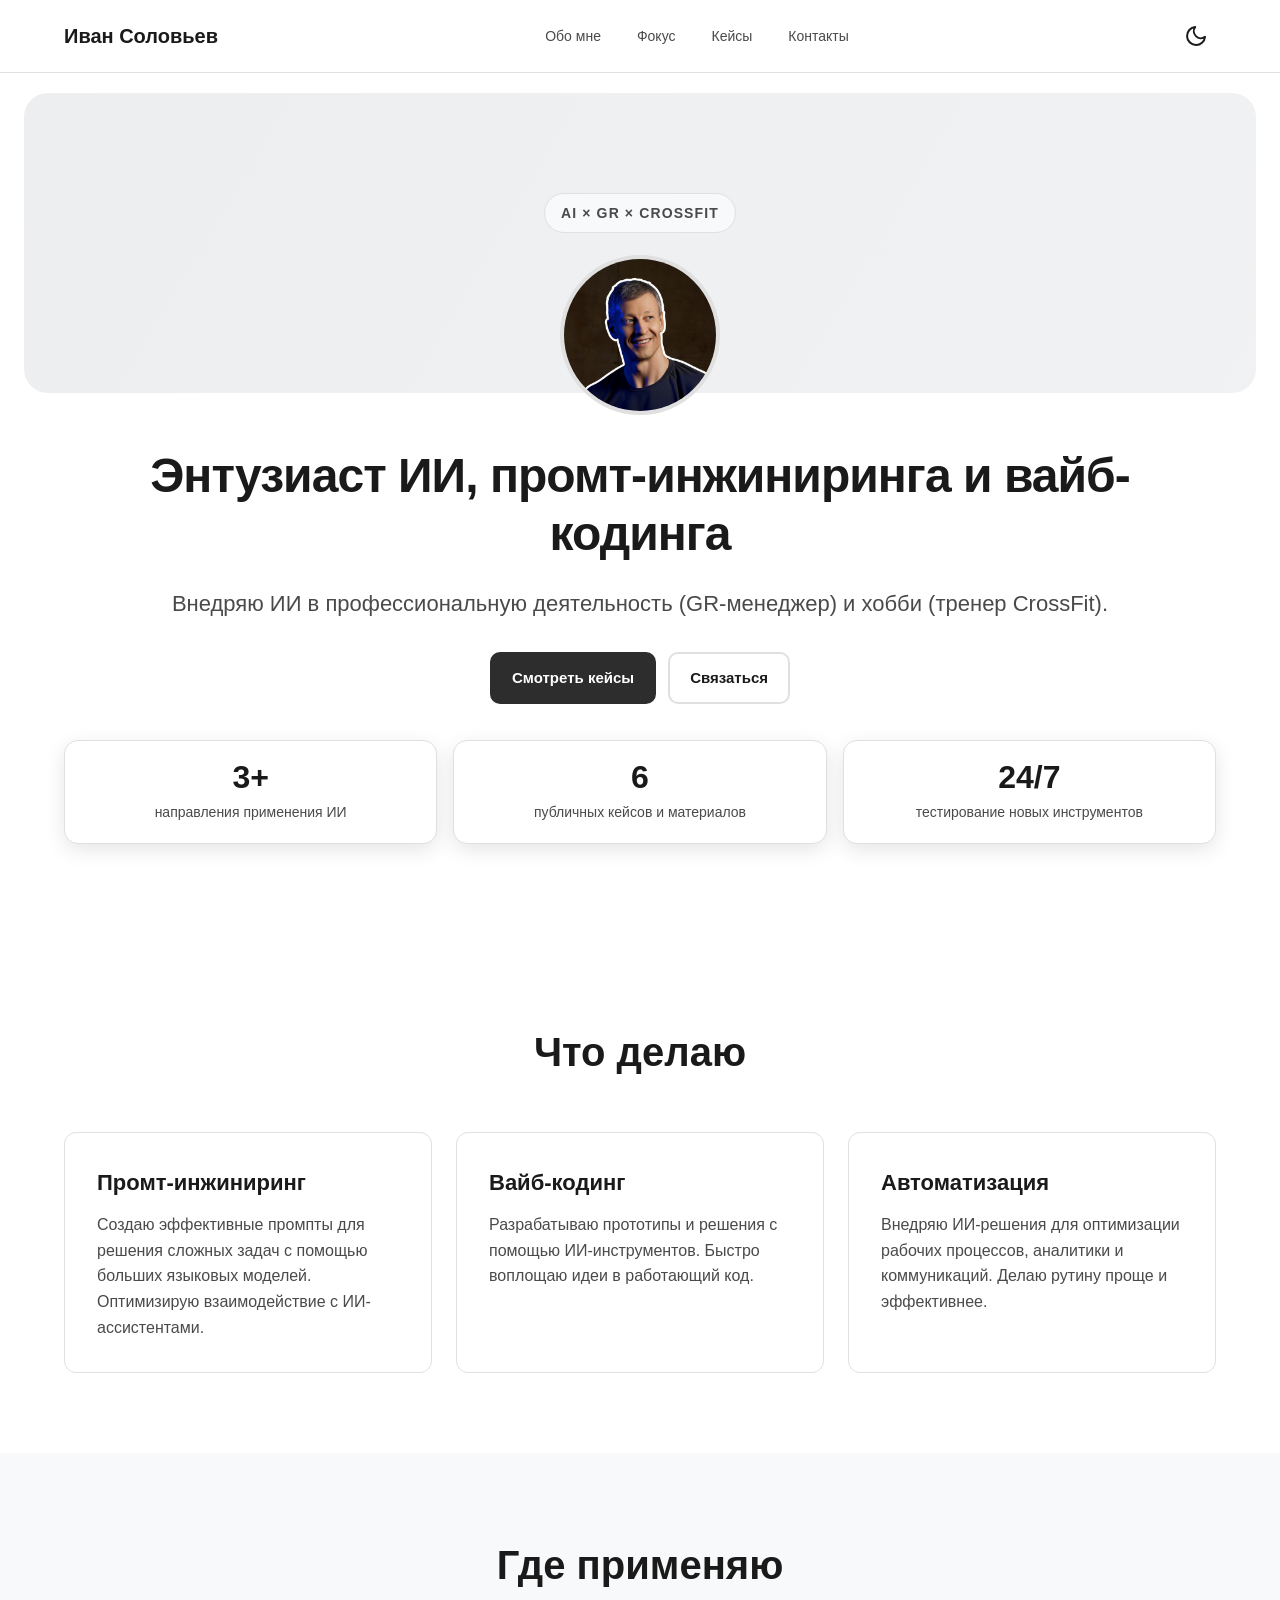
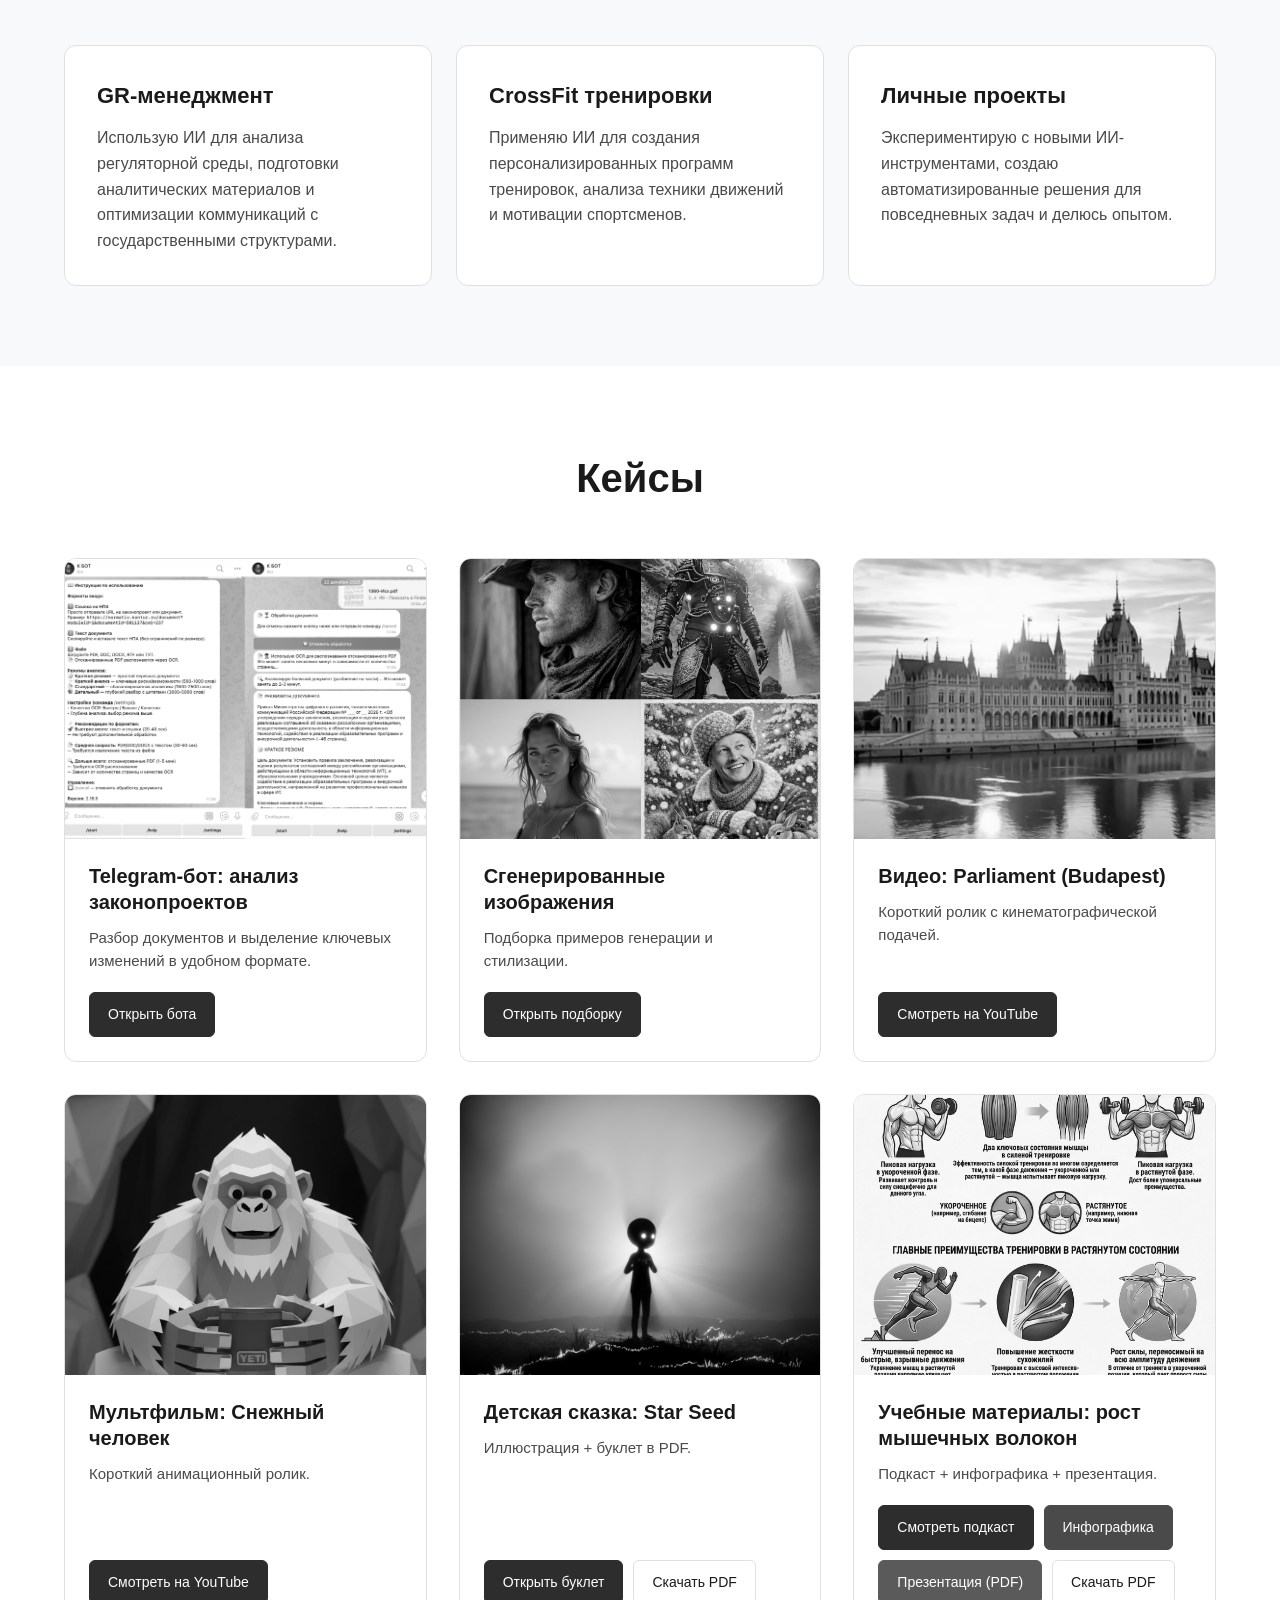
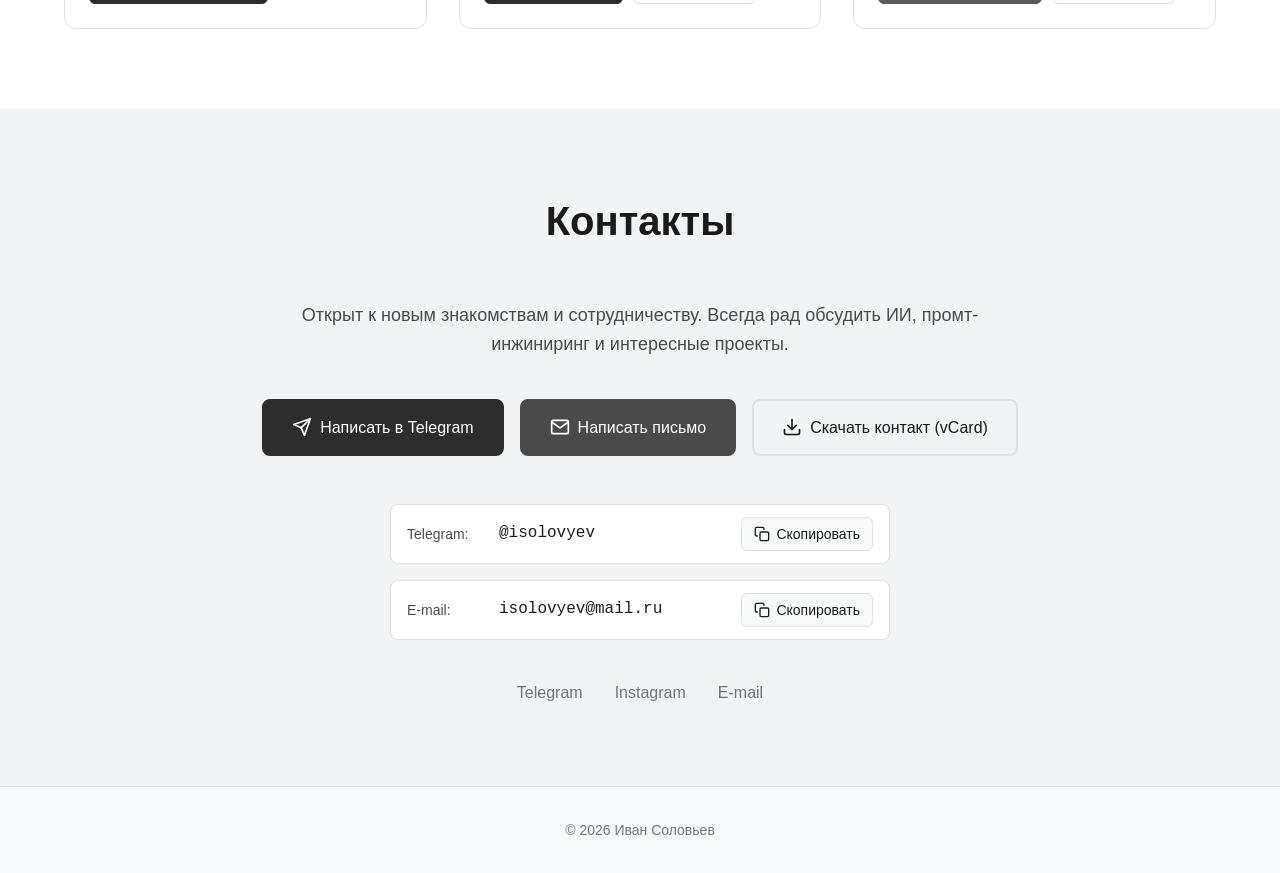
==== preview/index.html @ 1a685f0b "Deploy preview site from 6780387e4b6a31a4bd31d08c0dff892b082b60f4" ====
<!DOCTYPE html>
<html lang="ru">
<head>
    <meta charset="UTF-8">
    <meta name="viewport" content="width=device-width, initial-scale=1.0">
    <meta name="description" content="Иван Соловьев — энтузиаст ИИ, промт-инжиниринга и вайб-кодинга. Внедряю искусственный интеллект в GR-менеджмент и тренерскую практику CrossFit.">
    
    <!-- Open Graph -->
    <meta property="og:title" content="Иван Соловьев — Энтузиаст ИИ и промт-инжиниринга">
    <meta property="og:description" content="Внедряю ИИ в профессиональную деятельность (GR-менеджер) и хобби (тренер CrossFit).">
    <meta property="og:type" content="website">
    <meta property="og:url" content="https://isolovyev77.github.io/business-card/">
    <meta property="og:image" content="https://isolovyev77.github.io/business-card/assets/og-image.png">
    <meta property="og:image:width" content="1200">
    <meta property="og:image:height" content="630">
    
    <title>Иван Соловьев — Энтузиаст ИИ</title>
    
    <!-- Favicon -->
    <link rel="icon" type="image/png" sizes="512x512" href="assets/avatar.png">
    <link rel="icon" type="image/png" sizes="192x192" href="assets/avatar.png">
    <link rel="icon" type="image/png" sizes="32x32" href="assets/avatar.png">
    <link rel="icon" type="image/png" sizes="16x16" href="assets/avatar.png">
    <link rel="apple-touch-icon" sizes="180x180" href="assets/avatar.png">
    
    <link rel="stylesheet" href="styles.css?v=2">
</head>
<body>
    <header class="header">
        <div class="container">
            <div class="header-content">
                <div class="logo">Иван Соловьев</div>
                <nav class="header-nav" aria-label="Навигация по странице">
                    <a href="#about">Обо мне</a>
                    <a href="#focus">Фокус</a>
                    <a href="#cases">Кейсы</a>
                    <a href="#contacts">Контакты</a>
                </nav>
                <button class="theme-toggle" id="themeToggle" aria-label="Переключить тему">
                    <svg class="theme-icon sun-icon" width="24" height="24" viewBox="0 0 24 24" fill="none" stroke="currentColor" stroke-width="2" stroke-linecap="round" stroke-linejoin="round">
                        <circle cx="12" cy="12" r="5"></circle>
                        <line x1="12" y1="1" x2="12" y2="3"></line>
                        <line x1="12" y1="21" x2="12" y2="23"></line>
                        <line x1="4.22" y1="4.22" x2="5.64" y2="5.64"></line>
                        <line x1="18.36" y1="18.36" x2="19.78" y2="19.78"></line>
                        <line x1="1" y1="12" x2="3" y2="12"></line>
                        <line x1="21" y1="12" x2="23" y2="12"></line>
                        <line x1="4.22" y1="19.78" x2="5.64" y2="18.36"></line>
                        <line x1="18.36" y1="5.64" x2="19.78" y2="4.22"></line>
                    </svg>
                    <svg class="theme-icon moon-icon" width="24" height="24" viewBox="0 0 24 24" fill="none" stroke="currentColor" stroke-width="2" stroke-linecap="round" stroke-linejoin="round">
                        <path d="M21 12.79A9 9 0 1 1 11.21 3 7 7 0 0 0 21 12.79z"></path>
                    </svg>
                </button>
            </div>
        </div>
    </header>

    <main>
        <!-- Hero Section -->
        <section class="hero" id="about">
            <div class="container">
                <p class="hero-kicker">AI × GR × CrossFit</p>
                <div class="avatar">
                    <img src="assets/avatar.png" alt="Иван Соловьев">
                </div>
                <h1 class="hero-title">Энтузиаст ИИ, промт-инжиниринга и вайб-кодинга</h1>
                <p class="hero-subtitle">Внедряю ИИ в профессиональную деятельность (GR-менеджер) и хобби (тренер CrossFit).</p>
                <div class="hero-actions">
                    <a href="#cases" class="btn-primary">Смотреть кейсы</a>
                    <a href="#contacts" class="btn-outline">Связаться</a>
                </div>
                <div class="hero-metrics">
                    <article class="metric">
                        <p class="metric-value">3+</p>
                        <p class="metric-label">направления применения ИИ</p>
                    </article>
                    <article class="metric">
                        <p class="metric-value">6</p>
                        <p class="metric-label">публичных кейсов и материалов</p>
                    </article>
                    <article class="metric">
                        <p class="metric-value">24/7</p>
                        <p class="metric-label">тестирование новых инструментов</p>
                    </article>
                </div>
            </div>
        </section>

        <!-- Что делаю -->
        <section class="section" id="focus">
            <div class="container">
                <h2 class="section-title">Что делаю</h2>
                <div class="cards">
                    <div class="card">
                        <h3 class="card-title">Промт-инжиниринг</h3>
                        <p class="card-text">Создаю эффективные промпты для решения сложных задач с помощью больших языковых моделей. Оптимизирую взаимодействие с ИИ-ассистентами.</p>
                    </div>
                    <div class="card">
                        <h3 class="card-title">Вайб-кодинг</h3>
                        <p class="card-text">Разрабатываю прототипы и решения с помощью ИИ-инструментов. Быстро воплощаю идеи в работающий код.</p>
                    </div>
                    <div class="card">
                        <h3 class="card-title">Автоматизация</h3>
                        <p class="card-text">Внедряю ИИ-решения для оптимизации рабочих процессов, аналитики и коммуникаций. Делаю рутину проще и эффективнее.</p>
                    </div>
                </div>
            </div>
        </section>

        <!-- Где применяю -->
        <section class="section section-alt">
            <div class="container">
                <h2 class="section-title">Где применяю</h2>
                <div class="cards">
                    <div class="card">
                        <h3 class="card-title">GR-менеджмент</h3>
                        <p class="card-text">Использую ИИ для анализа регуляторной среды, подготовки аналитических материалов и оптимизации коммуникаций с государственными структурами.</p>
                    </div>
                    <div class="card">
                        <h3 class="card-title">CrossFit тренировки</h3>
                        <p class="card-text">Применяю ИИ для создания персонализированных программ тренировок, анализа техники движений и мотивации спортсменов.</p>
                    </div>
                    <div class="card">
                        <h3 class="card-title">Личные проекты</h3>
                        <p class="card-text">Экспериментирую с новыми ИИ-инструментами, создаю автоматизированные решения для повседневных задач и делюсь опытом.</p>
                    </div>
                </div>
            </div>
        </section>

        <!-- Кейсы / проекты -->
        <section class="section" id="cases">
            <div class="container">
                <h2 class="section-title">Кейсы</h2>
                <div class="cases-grid">
                    <!-- Кейс 1: Telegram-бот -->
                    <div class="case-card">
                        <a href="https://t.me/is_k_bot" target="_blank" rel="noopener noreferrer" class="case-thumb">
                            <img src="assets/telegram-bot.png" alt="Telegram-бот: анализ законопроектов">
                        </a>
                        <div class="case-body">
                            <h3 class="case-title">Telegram-бот: анализ законопроектов</h3>
                            <p class="case-description">Разбор документов и выделение ключевых изменений в удобном формате.</p>
                            <div class="case-actions">
                                <a href="https://t.me/is_k_bot" target="_blank" rel="noopener noreferrer" class="btn-primary">Открыть бота</a>
                            </div>
                        </div>
                    </div>

                    <!-- Кейс 2: Сгенерированные изображения -->
                    <div class="case-card">
                        <a href="assets/generated-pictures.png" target="_blank" rel="noopener noreferrer" class="case-thumb">
                            <img src="assets/generated-pictures.png" alt="Сгенерированные изображения">
                        </a>
                        <div class="case-body">
                            <h3 class="case-title">Сгенерированные изображения</h3>
                            <p class="case-description">Подборка примеров генерации и стилизации.</p>
                            <div class="case-actions">
                                <a href="assets/generated-pictures.png" target="_blank" rel="noopener noreferrer" class="btn-primary">Открыть подборку</a>
                            </div>
                        </div>
                    </div>

                    <!-- Кейс 3: Видео Parliament -->
                    <div class="case-card">
                        <a href="https://youtu.be/h38KX3bHA58" target="_blank" rel="noopener noreferrer" class="case-thumb">
                            <img src="assets/parliament-film.png" alt="Видео: Parliament (Budapest)">
                        </a>
                        <div class="case-body">
                            <h3 class="case-title">Видео: Parliament (Budapest)</h3>
                            <p class="case-description">Короткий ролик с кинематографической подачей.</p>
                            <div class="case-actions">
                                <a href="https://youtu.be/h38KX3bHA58" target="_blank" rel="noopener noreferrer" class="btn-primary">Смотреть на YouTube</a>
                            </div>
                        </div>
                    </div>

                    <!-- Кейс 4: Мультфильм Снежный человек -->
                    <div class="case-card">
                        <a href="https://youtube.com/shorts/rkr03uuGaTg" target="_blank" rel="noopener noreferrer" class="case-thumb">
                            <img src="assets/yeti-film.png" alt="Мультфильм: Снежный человек">
                        </a>
                        <div class="case-body">
                            <h3 class="case-title">Мультфильм: Снежный человек</h3>
                            <p class="case-description">Короткий анимационный ролик.</p>
                            <div class="case-actions">
                                <a href="https://youtube.com/shorts/rkr03uuGaTg" target="_blank" rel="noopener noreferrer" class="btn-primary">Смотреть на YouTube</a>
                            </div>
                        </div>
                    </div>

                    <!-- Кейс 5: Детская сказка Star Seed -->
                    <div class="case-card">
                        <a href="assets/star-seed.pdf" target="_blank" rel="noopener noreferrer" class="case-thumb">
                            <img src="assets/star-seed.png" alt="Детская сказка: Star Seed">
                        </a>
                        <div class="case-body">
                            <h3 class="case-title">Детская сказка: Star Seed</h3>
                            <p class="case-description">Иллюстрация + буклет в PDF.</p>
                            <div class="case-actions">
                                <a href="assets/star-seed.pdf" target="_blank" rel="noopener noreferrer" class="btn-primary">Открыть буклет</a>
                                <a href="assets/star-seed.pdf" download class="btn-outline">Скачать PDF</a>
                            </div>
                        </div>
                    </div>

                    <!-- Кейс 6: Материалы о росте мышечных волокон -->
                    <div class="case-card">
                        <a href="https://youtu.be/qCwTUaNM5P4" target="_blank" rel="noopener noreferrer" class="case-thumb">
                            <img src="assets/muscle-growth.png" alt="Материалы: рост мышечных волокон">
                        </a>
                        <div class="case-body">
                            <h3 class="case-title">Учебные материалы: рост мышечных волокон</h3>
                            <p class="case-description">Подкаст + инфографика + презентация.</p>
                            <div class="case-actions">
                                <a href="https://youtu.be/qCwTUaNM5P4" target="_blank" rel="noopener noreferrer" class="btn-primary">Смотреть подкаст</a>
                                <a href="assets/muscle-infographics.png" target="_blank" rel="noopener noreferrer" class="btn-secondary">Инфографика</a>
                                <a href="assets/muscle-presentation.pdf" target="_blank" rel="noopener noreferrer" class="btn-tertiary">Презентация (PDF)</a>
                                <a href="assets/muscle-presentation.pdf" download class="btn-outline">Скачать PDF</a>
                            </div>
                        </div>
                    </div>
                </div>
            </div>
        </section>

        <!-- Контакты -->
        <section class="section section-contacts" id="contacts">
            <div class="container">
                <h2 class="section-title">Контакты</h2>
                <p class="contacts-intro">Открыт к новым знакомствам и сотрудничеству. Всегда рад обсудить ИИ, промт-инжиниринг и интересные проекты.</p>
                
                <div class="contact-buttons">
                    <a href="https://t.me/isolovyev" target="_blank" rel="noopener noreferrer" class="contact-btn btn-primary">
                        <svg width="20" height="20" viewBox="0 0 24 24" fill="none" stroke="currentColor" stroke-width="2" stroke-linecap="round" stroke-linejoin="round">
                            <path d="M22 2L11 13"></path>
                            <path d="M22 2L15 22L11 13L2 9L22 2Z"></path>
                        </svg>
                        Написать в Telegram
                    </a>
                    
                    <a href="mailto:isolovyev@mail.ru" class="contact-btn btn-secondary">
                        <svg width="20" height="20" viewBox="0 0 24 24" fill="none" stroke="currentColor" stroke-width="2" stroke-linecap="round" stroke-linejoin="round">
                            <path d="M4 4h16c1.1 0 2 .9 2 2v12c0 1.1-.9 2-2 2H4c-1.1 0-2-.9-2-2V6c0-1.1.9-2 2-2z"></path>
                            <polyline points="22,6 12,13 2,6"></polyline>
                        </svg>
                        Написать письмо
                    </a>
                    
                    <a href="assets/ivan-solovyev.vcf" download class="contact-btn btn-outline">
                        <svg width="20" height="20" viewBox="0 0 24 24" fill="none" stroke="currentColor" stroke-width="2" stroke-linecap="round" stroke-linejoin="round">
                            <path d="M21 15v4a2 2 0 0 1-2 2H5a2 2 0 0 1-2-2v-4"></path>
                            <polyline points="7 10 12 15 17 10"></polyline>
                            <line x1="12" y1="15" x2="12" y2="3"></line>
                        </svg>
                        Скачать контакт (vCard)
                    </a>
                </div>

                <div class="copy-contacts">
                    <div class="copy-item">
                        <span class="copy-label">Telegram:</span>
                        <span class="copy-value">@isolovyev</span>
                        <button class="copy-btn" data-copy="@isolovyev" aria-label="Скопировать Telegram">
                            <svg width="16" height="16" viewBox="0 0 24 24" fill="none" stroke="currentColor" stroke-width="2" stroke-linecap="round" stroke-linejoin="round">
                                <rect x="9" y="9" width="13" height="13" rx="2" ry="2"></rect>
                                <path d="M5 15H4a2 2 0 0 1-2-2V4a2 2 0 0 1 2-2h9a2 2 0 0 1 2 2v1"></path>
                            </svg>
                            Скопировать
                        </button>
                    </div>
                    <div class="copy-item">
                        <span class="copy-label">E-mail:</span>
                        <span class="copy-value">isolovyev@mail.ru</span>
                        <button class="copy-btn" data-copy="isolovyev@mail.ru" aria-label="Скопировать E-mail">
                            <svg width="16" height="16" viewBox="0 0 24 24" fill="none" stroke="currentColor" stroke-width="2" stroke-linecap="round" stroke-linejoin="round">
                                <rect x="9" y="9" width="13" height="13" rx="2" ry="2"></rect>
                                <path d="M5 15H4a2 2 0 0 1-2-2V4a2 2 0 0 1 2-2h9a2 2 0 0 1 2 2v1"></path>
                            </svg>
                            Скопировать
                        </button>
                    </div>
                </div>

                <div class="social-links">
                    <a href="https://t.me/isolovyev" target="_blank" rel="noopener noreferrer" class="social-link" aria-label="Telegram">Telegram</a>
                    <a href="https://instagram.com/isolovyev" target="_blank" rel="noopener noreferrer" class="social-link" aria-label="Instagram">Instagram</a>
                    <a href="mailto:isolovyev@mail.ru" class="social-link" aria-label="Email">E-mail</a>
                </div>
            </div>
        </section>
    </main>

    <footer class="footer">
        <div class="container">
            <p class="footer-text">&copy; <span id="currentYear"></span> Иван Соловьев</p>
        </div>
    </footer>

    <script src="script.js"></script>
</body>
</html>
---- preview/styles.css ----
/* Базовые переменные */
:root {
    /* Цвета для светлой темы */
    --bg-primary: #ffffff;
    --bg-secondary: #f8f9fa;
    --bg-alt: #f1f3f5;
    --text-primary: #1a1a1a;
    --text-secondary: #4a4a4a;
    --text-muted: #6c757d;
    --border-color: #e0e0e0;
    --accent-primary: #2d2d2d;
    --accent-secondary: #4a4a4a;
    --accent-hover: #1a1a1a;
    --accent-hover-secondary: #2a2a2a;
    --shadow: rgba(0, 0, 0, 0.1);
    --shadow-lg: rgba(0, 0, 0, 0.15);
    --gradient-primary: linear-gradient(120deg, #1f2937 0%, #374151 45%, #4b5563 100%);
}

/* Темная тема */
[data-theme="dark"] {
    --bg-primary: #1a1a1a;
    --bg-secondary: #242424;
    --bg-alt: #2d2d2d;
    --text-primary: #f5f5f5;
    --text-secondary: #d0d0d0;
    --text-muted: #a0a0a0;
    --border-color: #404040;
    --accent-primary: #b0b0b0;
    --accent-secondary: #8a8a8a;
    --accent-hover: #6a6a6a;
    --accent-hover-secondary: #5a5a5a;
    --shadow: rgba(0, 0, 0, 0.3);
    --shadow-lg: rgba(0, 0, 0, 0.5);
    --gradient-primary: linear-gradient(120deg, #0f172a 0%, #1f2937 40%, #374151 100%);
}

/* Сброс стилей */
* {
    margin: 0;
    padding: 0;
    box-sizing: border-box;
}

/* Основные стили */
body {
    font-family: -apple-system, BlinkMacSystemFont, 'Segoe UI', Roboto, 'Helvetica Neue', Arial, sans-serif;
    background-color: var(--bg-primary);
    color: var(--text-primary);
    line-height: 1.6;
    transition: background-color 0.3s ease, color 0.3s ease;
}

/* Контейнер */
.container {
    max-width: 1200px;
    margin: 0 auto;
    padding: 0 24px;
}

/* Шапка */
.header {
    background-color: color-mix(in srgb, var(--bg-primary) 88%, transparent);
    border-bottom: 1px solid var(--border-color);
    position: sticky;
    top: 0;
    z-index: 100;
    backdrop-filter: blur(10px);
    transition: background-color 0.3s ease, border-color 0.3s ease;
}

.header-content {
    display: flex;
    justify-content: space-between;
    align-items: center;
    padding: 16px 0;
    gap: 20px;
}

.logo {
    font-size: 20px;
    font-weight: 600;
    color: var(--text-primary);
}

.header-nav {
    display: flex;
    align-items: center;
    gap: 16px;
}

.header-nav a {
    text-decoration: none;
    color: var(--text-secondary);
    font-size: 14px;
    font-weight: 500;
    padding: 6px 10px;
    border-radius: 999px;
    transition: background-color 0.2s ease, color 0.2s ease;
}

.header-nav a:hover {
    background-color: var(--bg-secondary);
    color: var(--text-primary);
}

/* Переключатель темы */
.theme-toggle {
    background: none;
    border: none;
    cursor: pointer;
    padding: 8px;
    display: flex;
    align-items: center;
    justify-content: center;
    border-radius: 8px;
    transition: background-color 0.2s ease;
    color: var(--text-primary);
}

.theme-toggle:hover {
    background-color: var(--bg-secondary);
}

.theme-icon {
    width: 24px;
    height: 24px;
    transition: opacity 0.3s ease;
}

.sun-icon {
    display: none;
}

.moon-icon {
    display: block;
}

[data-theme="dark"] .sun-icon {
    display: block;
}

[data-theme="dark"] .moon-icon {
    display: none;
}

/* Hero секция */
.hero {
    padding: 120px 0 96px;
    text-align: center;
    position: relative;
    overflow: hidden;
}

.hero::before {
    content: "";
    position: absolute;
    inset: 20px 24px auto;
    height: 300px;
    border-radius: 24px;
    background: var(--gradient-primary);
    opacity: 0.08;
    pointer-events: none;
}

.hero .container {
    position: relative;
    z-index: 1;
}

.hero-kicker {
    display: inline-block;
    margin-bottom: 22px;
    padding: 8px 16px;
    border-radius: 999px;
    background-color: var(--bg-secondary);
    border: 1px solid var(--border-color);
    color: var(--text-secondary);
    font-size: 14px;
    font-weight: 600;
    letter-spacing: 0.08em;
    text-transform: uppercase;
}

/* Аватар */
.avatar {
    width: 160px;
    height: 160px;
    margin: 0 auto 32px;
    border-radius: 50%;
    overflow: hidden;
    border: 4px solid var(--border-color);
    transition: border-color 0.3s ease, transform 0.3s ease;
}

.avatar:hover {
    transform: scale(1.05);
}

.avatar img {
    width: 100%;
    height: 100%;
    object-fit: cover;
    display: block;
}

.hero-title {
    font-size: clamp(32px, 5vw, 48px);
    font-weight: 700;
    line-height: 1.2;
    margin-bottom: 24px;
    color: var(--text-primary);
    letter-spacing: -0.02em;
    max-width: 1000px;
    margin-left: auto;
    margin-right: auto;
}

.hero-subtitle {
    font-size: clamp(18px, 2.2vw, 22px);
    color: var(--text-secondary);
    max-width: 100%;
    margin: 0 auto;
    line-height: 1.5;
}

.hero-actions {
    display: flex;
    justify-content: center;
    gap: 12px;
    margin-top: 32px;
}

.hero-actions .btn-primary,
.hero-actions .btn-outline {
    text-decoration: none;
    display: inline-flex;
    align-items: center;
    justify-content: center;
    padding: 12px 20px;
    border-radius: 10px;
    font-size: 15px;
    font-weight: 600;
}

.hero-metrics {
    margin-top: 36px;
    display: grid;
    grid-template-columns: repeat(auto-fit, minmax(220px, 1fr));
    gap: 16px;
}

.metric {
    border: 1px solid var(--border-color);
    background-color: var(--bg-primary);
    border-radius: 14px;
    padding: 20px;
    box-shadow: 0 6px 20px var(--shadow);
}

.metric-value {
    font-size: 32px;
    font-weight: 700;
    line-height: 1;
    color: var(--text-primary);
}

.metric-label {
    margin-top: 8px;
    color: var(--text-secondary);
    font-size: 14px;
}

/* Секции */
.section {
    padding: 80px 0;
}

.section-alt {
    background-color: var(--bg-secondary);
}

.section-title {
    font-size: clamp(28px, 4vw, 40px);
    font-weight: 700;
    text-align: center;
    margin-bottom: 48px;
    color: var(--text-primary);
}

/* Карточки */
.cards {
    display: grid;
    grid-template-columns: repeat(auto-fit, minmax(300px, 1fr));
    gap: 24px;
}

.card {
    background-color: var(--bg-primary);
    padding: 32px;
    border-radius: 12px;
    border: 1px solid var(--border-color);
    transition: transform 0.2s ease, box-shadow 0.2s ease, border-color 0.3s ease;
}

.card:hover {
    transform: translateY(-4px);
    box-shadow: 0 8px 24px var(--shadow-lg);
}

.card-title {
    font-size: 22px;
    font-weight: 600;
    margin-bottom: 12px;
    color: var(--text-primary);
}

.card-text {
    font-size: 16px;
    color: var(--text-secondary);
    line-height: 1.6;
}

.card-list {
    list-style: none;
    padding: 0;
    margin: 0;
}

.card-list li {
    font-size: 16px;
    color: var(--text-secondary);
    line-height: 1.6;
    padding-left: 24px;
    position: relative;
    margin-bottom: 8px;
}

.card-list li:last-child {
    margin-bottom: 0;
}

.card-list li::before {
    content: "•";
    position: absolute;
    left: 8px;
    color: var(--accent-primary);
    font-weight: bold;
}

/* Секция контактов */
.section-contacts {
    background-color: var(--bg-alt);
}

/* Сетка кейсов */
.cases-grid {
    display: grid;
    grid-template-columns: repeat(auto-fit, minmax(320px, 1fr));
    gap: 32px;
}

/* Карточка кейса */
.case-card {
    background-color: var(--bg-primary);
    border: 1px solid var(--border-color);
    border-radius: 12px;
    overflow: hidden;
    transition: transform 0.2s ease, box-shadow 0.2s ease, border-color 0.3s ease;
    display: flex;
    flex-direction: column;
}

.case-card:hover {
    transform: translateY(-4px);
    box-shadow: 0 8px 24px var(--shadow-lg);
}

/* Превью кейса */
.case-thumb {
    display: block;
    width: 100%;
    height: 280px;
    overflow: hidden;
    position: relative;
    background-color: var(--bg-secondary);
    flex-shrink: 0;
}

.case-thumb img {
    width: 100%;
    height: 100%;
    object-fit: cover;
    transition: transform 0.3s ease, filter 0.3s ease;
    display: block;
    filter: grayscale(100%);
}

.case-thumb:hover img {
    transform: scale(1.05);
    filter: grayscale(0%);
}

/* Тело карточки */
.case-body {
    padding: 24px;
    display: flex;
    flex-direction: column;
    flex: 1;
}

.case-title {
    font-size: 20px;
    font-weight: 600;
    margin-bottom: 12px;
    color: var(--text-primary);
    line-height: 1.3;
}

.case-description {
    font-size: 15px;
    color: var(--text-secondary);
    line-height: 1.5;
    margin-bottom: 20px;
    flex: 1;
}

/* Действия в карточке кейса */
.case-actions {
    display: flex;
    flex-wrap: wrap;
    gap: 10px;
}

.case-actions .btn-primary,
.case-actions .btn-secondary,
.case-actions .btn-tertiary,
.case-actions .btn-outline {
    display: inline-flex;
    align-items: center;
    gap: 6px;
    padding: 10px 18px;
    border-radius: 6px;
    font-size: 14px;
    font-weight: 500;
    text-decoration: none;
    transition: all 0.2s ease;
    cursor: pointer;
    white-space: nowrap;
}

.case-actions .btn-primary {
    background-color: var(--accent-primary);
    color: white;
    border: 1px solid var(--accent-primary);
}

.case-actions .btn-primary:hover {
    background-color: var(--accent-hover);
    border-color: var(--accent-hover);
    transform: translateY(-1px);
    box-shadow: 0 2px 8px var(--shadow-lg);
}

.case-actions .btn-secondary {
    background-color: var(--accent-secondary);
    color: white;
    border: 1px solid var(--accent-secondary);
}

.case-actions .btn-secondary:hover {
    background-color: var(--accent-hover-secondary);
    border-color: var(--accent-hover-secondary);
    transform: translateY(-1px);
    box-shadow: 0 2px 8px var(--shadow-lg);
}

.case-actions .btn-tertiary {
    background-color: #5a5a5a;
    color: white;
    border: 1px solid #5a5a5a;
}

.case-actions .btn-tertiary:hover {
    background-color: #3a3a3a;
    border-color: #3a3a3a;
    transform: translateY(-1px);
    box-shadow: 0 2px 8px var(--shadow-lg);
}

.case-actions .btn-outline {
    background-color: transparent;
    color: var(--text-primary);
    border: 1px solid var(--border-color);
}

.case-actions .btn-outline:hover {
    background-color: var(--bg-secondary);
    border-color: var(--text-secondary);
    transform: translateY(-1px);
}

.contacts-intro {
    text-align: center;
    font-size: 18px;
    color: var(--text-secondary);
    max-width: 700px;
    margin: 0 auto 40px;
}

/* Кнопки контактов */
.contact-buttons {
    display: flex;
    flex-wrap: wrap;
    gap: 16px;
    justify-content: center;
    margin-bottom: 48px;
}

.contact-btn {
    display: inline-flex;
    align-items: center;
    gap: 8px;
    padding: 14px 28px;
    border-radius: 8px;
    font-size: 16px;
    font-weight: 500;
    text-decoration: none;
    transition: all 0.2s ease;
    cursor: pointer;
}

.btn-primary {
    background-color: var(--accent-primary);
    color: white;
    border: 2px solid var(--accent-primary);
}

.btn-primary:hover {
    background-color: var(--accent-hover);
    border-color: var(--accent-hover);
    transform: translateY(-2px);
    box-shadow: 0 4px 12px var(--shadow-lg);
}

.btn-secondary {
    background-color: var(--accent-secondary);
    color: white;
    border: 2px solid var(--accent-secondary);
}

.btn-secondary:hover {
    background-color: var(--accent-hover-secondary);
    border-color: var(--accent-hover-secondary);
    transform: translateY(-2px);
    box-shadow: 0 4px 12px var(--shadow-lg);
}

.btn-outline {
    background-color: transparent;
    color: var(--text-primary);
    border: 2px solid var(--border-color);
}

.btn-outline:hover {
    background-color: var(--bg-secondary);
    border-color: var(--text-secondary);
    transform: translateY(-2px);
}

/* Блок "Скопировать контакты" */
.copy-contacts {
    display: flex;
    flex-direction: column;
    gap: 16px;
    max-width: 500px;
    margin: 0 auto 40px;
}

.copy-item {
    display: flex;
    align-items: center;
    gap: 12px;
    padding: 12px 16px;
    background-color: var(--bg-primary);
    border: 1px solid var(--border-color);
    border-radius: 8px;
    flex-wrap: wrap;
}

.copy-label {
    font-weight: 500;
    color: var(--text-secondary);
    font-size: 14px;
    min-width: 80px;
}

.copy-value {
    flex: 1;
    color: var(--text-primary);
    font-size: 16px;
    font-family: 'Courier New', monospace;
    min-width: 150px;
}

.copy-btn {
    display: inline-flex;
    align-items: center;
    gap: 6px;
    padding: 8px 12px;
    background-color: var(--bg-secondary);
    color: var(--text-primary);
    border: 1px solid var(--border-color);
    border-radius: 6px;
    font-size: 14px;
    font-weight: 500;
    cursor: pointer;
    transition: all 0.2s ease;
    white-space: nowrap;
}

.copy-btn:hover {
    background-color: var(--accent-primary);
    color: white;
    border-color: var(--accent-primary);
}

.copy-btn:active {
    transform: scale(0.95);
}

.copy-btn.copied {
    background-color: #10b981;
    color: white;
    border-color: #10b981;
}

.copy-btn svg {
    width: 16px;
    height: 16px;
}

/* Социальные ссылки */
.social-links {
    display: flex;
    justify-content: center;
    gap: 32px;
    flex-wrap: wrap;
}

.social-link {
    color: var(--text-muted);
    text-decoration: none;
    font-size: 16px;
    transition: color 0.2s ease;
}

.social-link:hover {
    color: var(--accent-primary);
}

/* Футер */
.footer {
    background-color: var(--bg-secondary);
    padding: 32px 0;
    border-top: 1px solid var(--border-color);
}

.footer-text {
    text-align: center;
    color: var(--text-muted);
    font-size: 14px;
}

/* Адаптивность */
@media (max-width: 768px) {
    .header-nav {
        display: none;
    }

    .hero {
        padding: 80px 0 60px;
    }
    
    .section {
        padding: 60px 0;
    }
    
    .cards {
        grid-template-columns: 1fr;
    }

    .cases-grid {
        grid-template-columns: 1fr;
        gap: 24px;
    }
    
    .contact-buttons {
        flex-direction: column;
        align-items: stretch;
    }
    
    .contact-btn {
        justify-content: center;
    }
    
    .copy-item {
        flex-direction: column;
        align-items: flex-start;
    }
    
    .copy-value {
        width: 100%;
        word-break: break-all;
    }
    
    .copy-btn {
        width: 100%;
        justify-content: center;
    }
    
    .social-links {
        gap: 24px;
    }

    .hero-actions {
        flex-direction: column;
        align-items: stretch;
        max-width: 300px;
        margin-left: auto;
        margin-right: auto;
    }
}

@media (max-width: 480px) {
    .container {
        padding: 0 16px;
    }
    
    .hero {
        padding: 60px 0 40px;
    }
    
    .avatar {
        width: 120px;
        height: 120px;
        margin-bottom: 24px;
    }
    
    .section {
        padding: 40px 0;
    }
    
    .card {
        padding: 24px;
    }
    
    .section-title {
        margin-bottom: 32px;
    }
}

/* Анимация появления */
@keyframes fadeInUp {
    from {
        opacity: 0;
        transform: translateY(20px);
    }
    to {
        opacity: 1;
        transform: translateY(0);
    }
}

.hero,
.section {
    animation: fadeInUp 0.6s ease-out;
}
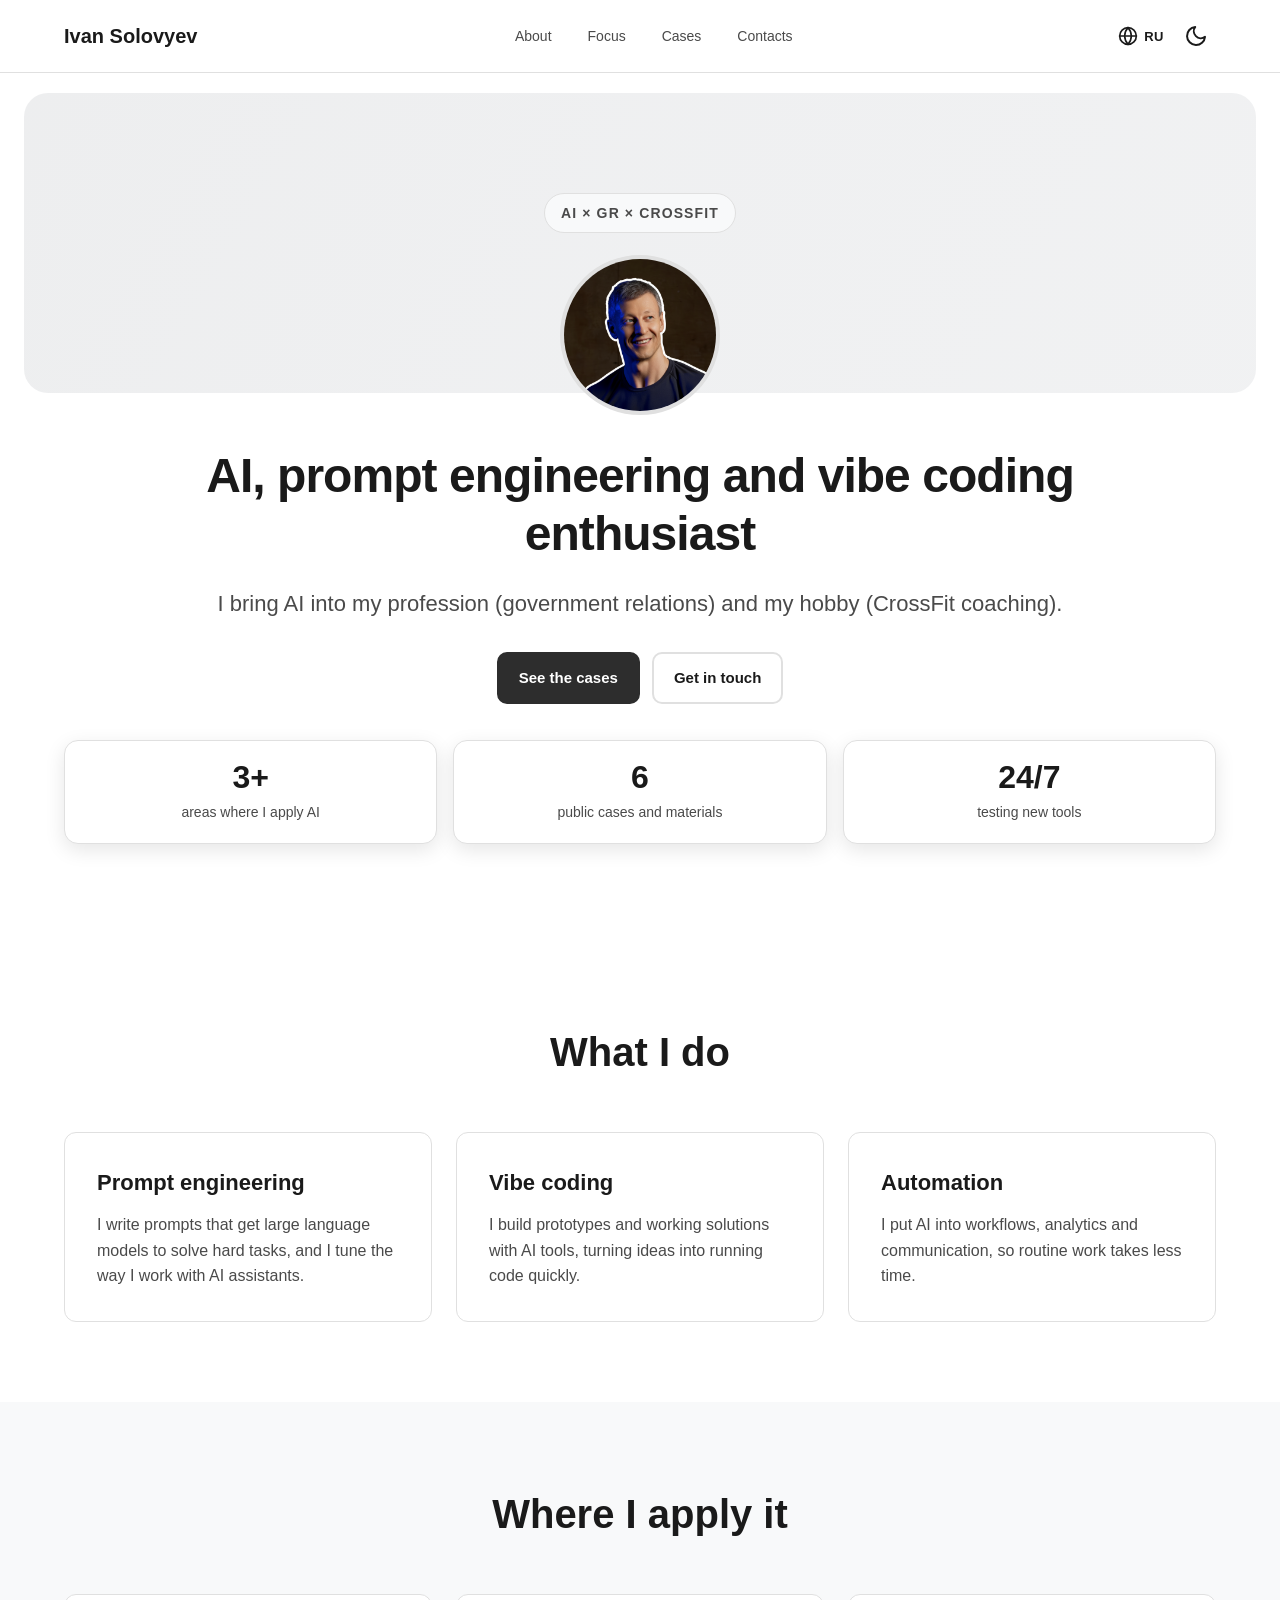
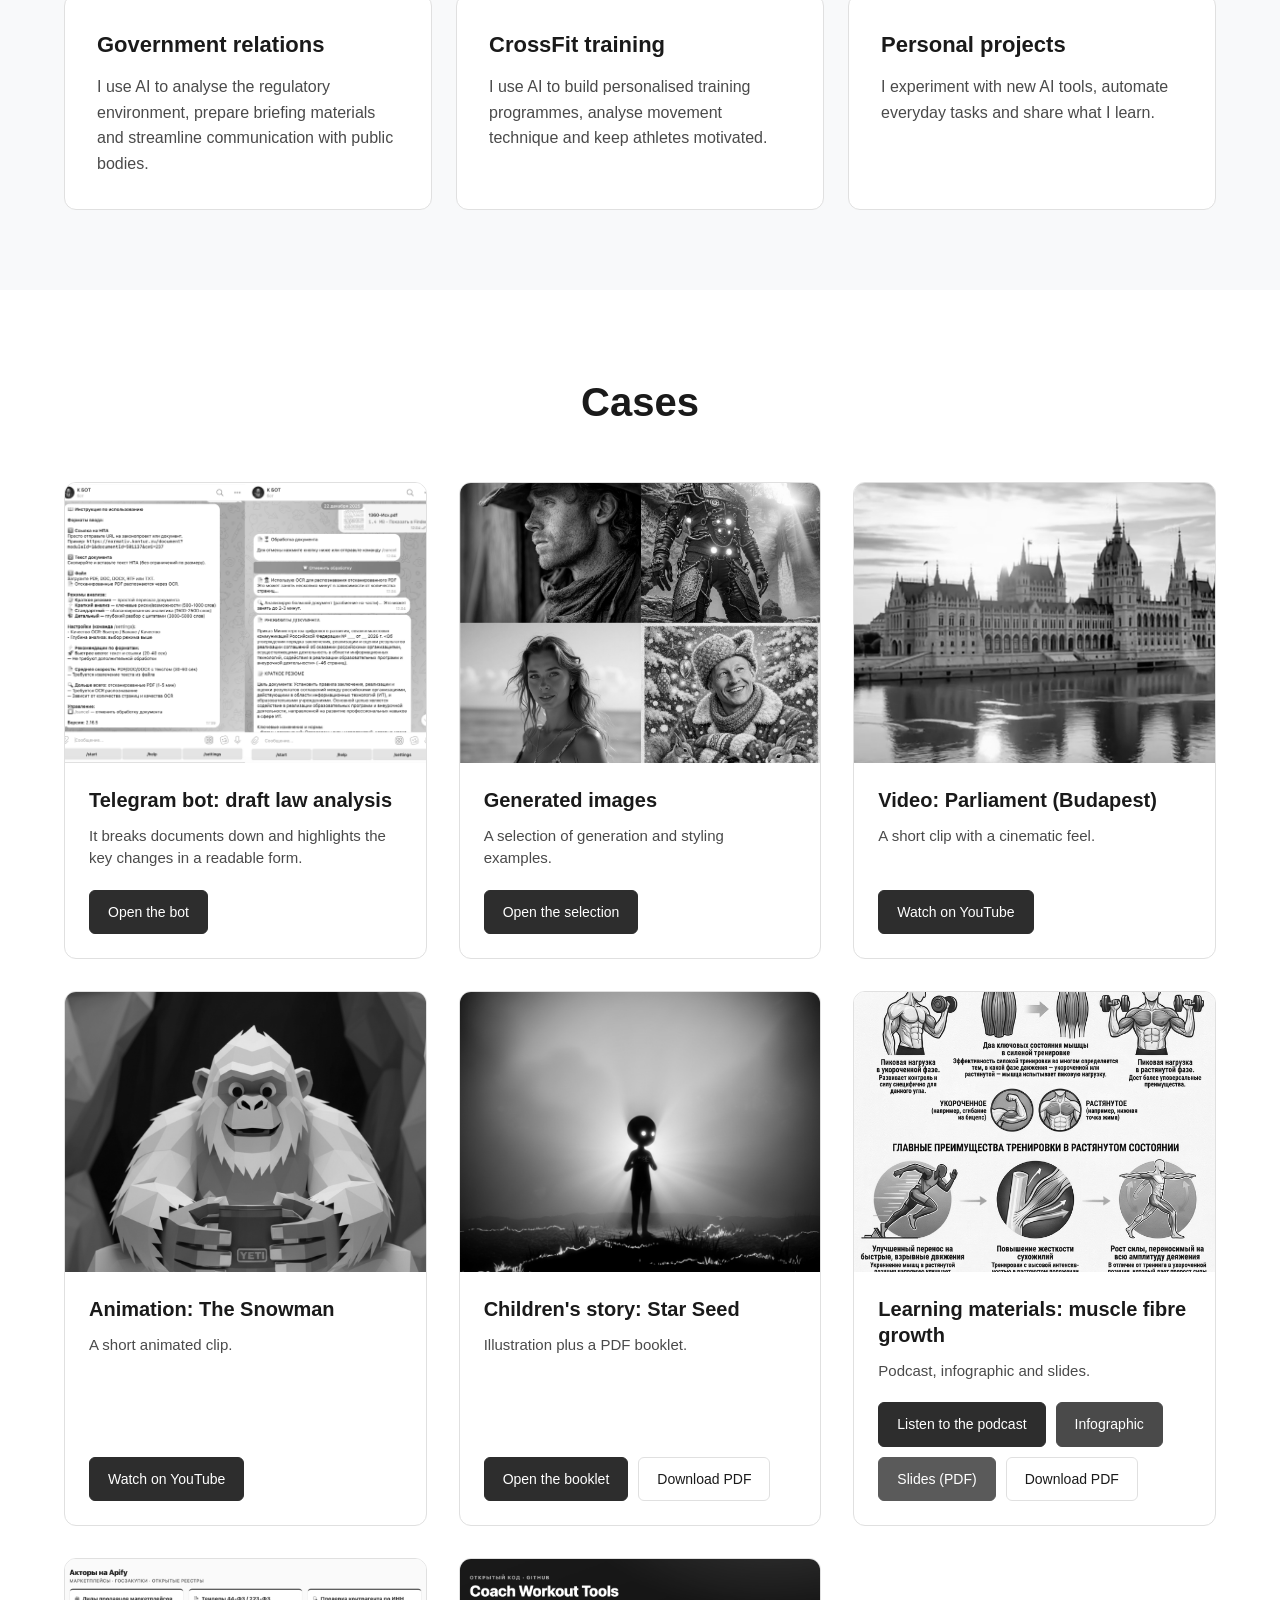
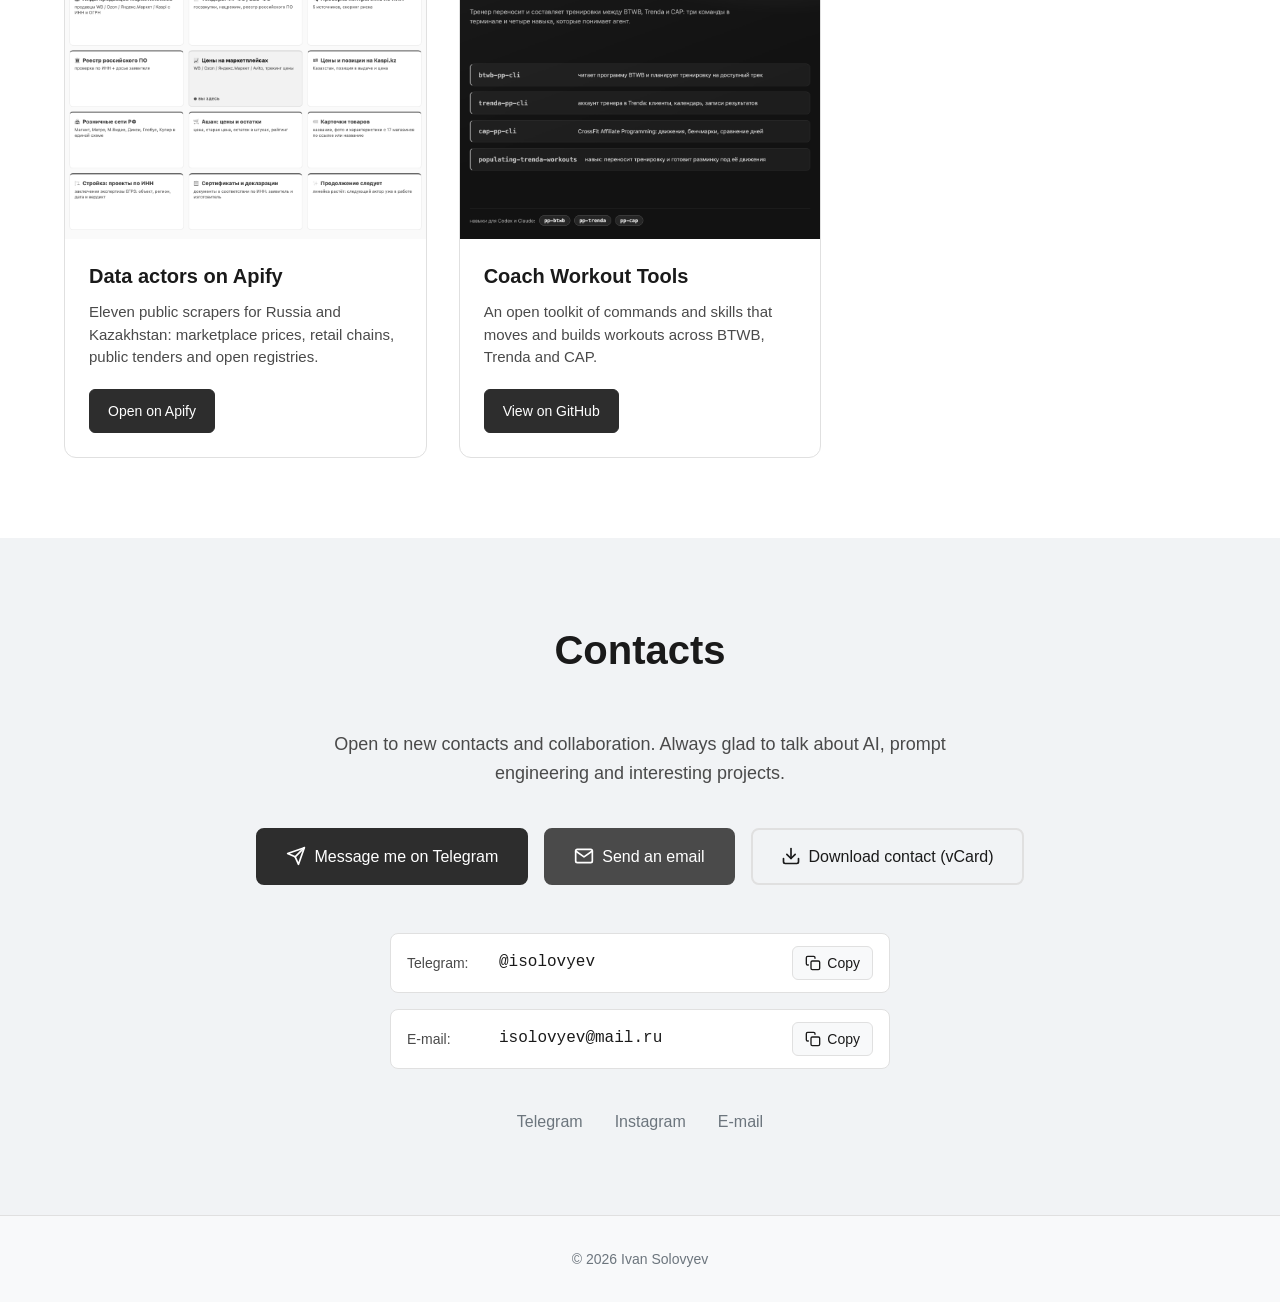
==== commit 8dd82d7c: "Deploy preview site from aa01e3f828a11e602f775b3727bfd2d899ea4214" ====
--- a/preview/index.html
+++ b/preview/index.html
@@ -23,20 +23,29 @@
     <link rel="icon" type="image/png" sizes="16x16" href="assets/avatar.png">
     <link rel="apple-touch-icon" sizes="180x180" href="assets/avatar.png">
     
-    <link rel="stylesheet" href="styles.css?v=2">
+    <link rel="stylesheet" href="styles.css?v=3">
 </head>
 <body>
     <header class="header">
         <div class="container">
             <div class="header-content">
-                <div class="logo">Иван Соловьев</div>
-                <nav class="header-nav" aria-label="Навигация по странице">
-                    <a href="#about">Обо мне</a>
-                    <a href="#focus">Фокус</a>
-                    <a href="#cases">Кейсы</a>
-                    <a href="#contacts">Контакты</a>
+                <div class="logo" data-i18n="logo">Иван Соловьев</div>
+                <nav class="header-nav" data-i18n-attr="aria-label:aria.nav" aria-label="Навигация по странице">
+                    <a href="#about" data-i18n="nav.about">Обо мне</a>
+                    <a href="#focus" data-i18n="nav.focus">Фокус</a>
+                    <a href="#cases" data-i18n="nav.cases">Кейсы</a>
+                    <a href="#contacts" data-i18n="nav.contacts">Контакты</a>
                 </nav>
-                <button class="theme-toggle" id="themeToggle" aria-label="Переключить тему">
+                <div class="header-actions">
+                <button class="lang-toggle" id="langToggle" data-i18n-attr="aria-label:aria.lang|title:aria.lang" aria-label="Switch language" title="Switch language">
+                    <svg width="20" height="20" viewBox="0 0 24 24" fill="none" stroke="currentColor" stroke-width="2" stroke-linecap="round" stroke-linejoin="round">
+                        <circle cx="12" cy="12" r="10"></circle>
+                        <line x1="2" y1="12" x2="22" y2="12"></line>
+                        <path d="M12 2a15.3 15.3 0 0 1 4 10 15.3 15.3 0 0 1-4 10 15.3 15.3 0 0 1-4-10 15.3 15.3 0 0 1 4-10z"></path>
+                    </svg>
+                    <span class="lang-code" id="langCode">EN</span>
+                </button>
+                <button class="theme-toggle" id="themeToggle" data-i18n-attr="aria-label:aria.theme" aria-label="Переключить тему">
                     <svg class="theme-icon sun-icon" width="24" height="24" viewBox="0 0 24 24" fill="none" stroke="currentColor" stroke-width="2" stroke-linecap="round" stroke-linejoin="round">
                         <circle cx="12" cy="12" r="5"></circle>
                         <line x1="12" y1="1" x2="12" y2="3"></line>
@@ -52,6 +61,7 @@
                         <path d="M21 12.79A9 9 0 1 1 11.21 3 7 7 0 0 0 21 12.79z"></path>
                     </svg>
                 </button>
+                </div>
             </div>
         </div>
     </header>
@@ -64,24 +74,24 @@
                 <div class="avatar">
                     <img src="assets/avatar.png" alt="Иван Соловьев">
                 </div>
-                <h1 class="hero-title">Энтузиаст ИИ, промт-инжиниринга и вайб-кодинга</h1>
-                <p class="hero-subtitle">Внедряю ИИ в профессиональную деятельность (GR-менеджер) и хобби (тренер CrossFit).</p>
+                <h1 class="hero-title" data-i18n="hero.title">Энтузиаст ИИ, промт-инжиниринга и вайб-кодинга</h1>
+                <p class="hero-subtitle" data-i18n="hero.subtitle">Внедряю ИИ в профессиональную деятельность (GR-менеджер) и хобби (тренер CrossFit).</p>
                 <div class="hero-actions">
-                    <a href="#cases" class="btn-primary">Смотреть кейсы</a>
-                    <a href="#contacts" class="btn-outline">Связаться</a>
+                    <a href="#cases" class="btn-primary" data-i18n="hero.btnCases">Смотреть кейсы</a>
+                    <a href="#contacts" class="btn-outline" data-i18n="hero.btnContact">Связаться</a>
                 </div>
                 <div class="hero-metrics">
                     <article class="metric">
                         <p class="metric-value">3+</p>
-                        <p class="metric-label">направления применения ИИ</p>
+                        <p class="metric-label" data-i18n="metric1">направления применения ИИ</p>
                     </article>
                     <article class="metric">
                         <p class="metric-value">6</p>
-                        <p class="metric-label">публичных кейсов и материалов</p>
+                        <p class="metric-label" data-i18n="metric2">публичных кейсов и материалов</p>
                     </article>
                     <article class="metric">
                         <p class="metric-value">24/7</p>
-                        <p class="metric-label">тестирование новых инструментов</p>
+                        <p class="metric-label" data-i18n="metric3">тестирование новых инструментов</p>
                     </article>
                 </div>
             </div>
@@ -90,19 +100,19 @@
         <!-- Что делаю -->
         <section class="section" id="focus">
             <div class="container">
-                <h2 class="section-title">Что делаю</h2>
+                <h2 class="section-title" data-i18n="sec.focus">Что делаю</h2>
                 <div class="cards">
                     <div class="card">
-                        <h3 class="card-title">Промт-инжиниринг</h3>
-                        <p class="card-text">Создаю эффективные промпты для решения сложных задач с помощью больших языковых моделей. Оптимизирую взаимодействие с ИИ-ассистентами.</p>
-                    </div>
-                    <div class="card">
-                        <h3 class="card-title">Вайб-кодинг</h3>
-                        <p class="card-text">Разрабатываю прототипы и решения с помощью ИИ-инструментов. Быстро воплощаю идеи в работающий код.</p>
-                    </div>
-                    <div class="card">
-                        <h3 class="card-title">Автоматизация</h3>
-                        <p class="card-text">Внедряю ИИ-решения для оптимизации рабочих процессов, аналитики и коммуникаций. Делаю рутину проще и эффективнее.</p>
+                        <h3 class="card-title" data-i18n="focus1.title">Промт-инжиниринг</h3>
+                        <p class="card-text" data-i18n="focus1.text">Создаю эффективные промпты для решения сложных задач с помощью больших языковых моделей. Оптимизирую взаимодействие с ИИ-ассистентами.</p>
+                    </div>
+                    <div class="card">
+                        <h3 class="card-title" data-i18n="focus2.title">Вайб-кодинг</h3>
+                        <p class="card-text" data-i18n="focus2.text">Разрабатываю прототипы и решения с помощью ИИ-инструментов. Быстро воплощаю идеи в работающий код.</p>
+                    </div>
+                    <div class="card">
+                        <h3 class="card-title" data-i18n="focus3.title">Автоматизация</h3>
+                        <p class="card-text" data-i18n="focus3.text">Внедряю ИИ-решения для оптимизации рабочих процессов, аналитики и коммуникаций. Делаю рутину проще и эффективнее.</p>
                     </div>
                 </div>
             </div>
@@ -111,19 +121,19 @@
         <!-- Где применяю -->
         <section class="section section-alt">
             <div class="container">
-                <h2 class="section-title">Где применяю</h2>
+                <h2 class="section-title" data-i18n="sec.apply">Где применяю</h2>
                 <div class="cards">
                     <div class="card">
-                        <h3 class="card-title">GR-менеджмент</h3>
-                        <p class="card-text">Использую ИИ для анализа регуляторной среды, подготовки аналитических материалов и оптимизации коммуникаций с государственными структурами.</p>
-                    </div>
-                    <div class="card">
-                        <h3 class="card-title">CrossFit тренировки</h3>
-                        <p class="card-text">Применяю ИИ для создания персонализированных программ тренировок, анализа техники движений и мотивации спортсменов.</p>
-                    </div>
-                    <div class="card">
-                        <h3 class="card-title">Личные проекты</h3>
-                        <p class="card-text">Экспериментирую с новыми ИИ-инструментами, создаю автоматизированные решения для повседневных задач и делюсь опытом.</p>
+                        <h3 class="card-title" data-i18n="apply1.title">GR-менеджмент</h3>
+                        <p class="card-text" data-i18n="apply1.text">Использую ИИ для анализа регуляторной среды, подготовки аналитических материалов и оптимизации коммуникаций с государственными структурами.</p>
+                    </div>
+                    <div class="card">
+                        <h3 class="card-title" data-i18n="apply2.title">CrossFit тренировки</h3>
+                        <p class="card-text" data-i18n="apply2.text">Применяю ИИ для создания персонализированных программ тренировок, анализа техники движений и мотивации спортсменов.</p>
+                    </div>
+                    <div class="card">
+                        <h3 class="card-title" data-i18n="apply3.title">Личные проекты</h3>
+                        <p class="card-text" data-i18n="apply3.text">Экспериментирую с новыми ИИ-инструментами, создаю автоматизированные решения для повседневных задач и делюсь опытом.</p>
                     </div>
                 </div>
             </div>
@@ -132,7 +142,7 @@
         <!-- Кейсы / проекты -->
         <section class="section" id="cases">
             <div class="container">
-                <h2 class="section-title">Кейсы</h2>
+                <h2 class="section-title" data-i18n="sec.cases">Кейсы</h2>
                 <div class="cases-grid">
                     <!-- Кейс 1: Telegram-бот -->
                     <div class="case-card">
@@ -140,10 +150,10 @@
                             <img src="assets/telegram-bot.png" alt="Telegram-бот: анализ законопроектов">
                         </a>
                         <div class="case-body">
-                            <h3 class="case-title">Telegram-бот: анализ законопроектов</h3>
-                            <p class="case-description">Разбор документов и выделение ключевых изменений в удобном формате.</p>
-                            <div class="case-actions">
-                                <a href="https://t.me/is_k_bot" target="_blank" rel="noopener noreferrer" class="btn-primary">Открыть бота</a>
+                            <h3 class="case-title" data-i18n="case1.title">Telegram-бот: анализ законопроектов</h3>
+                            <p class="case-description" data-i18n="case1.desc">Разбор документов и выделение ключевых изменений в удобном формате.</p>
+                            <div class="case-actions">
+                                <a href="https://t.me/is_k_bot" target="_blank" rel="noopener noreferrer" class="btn-primary" data-i18n="case1.btn">Открыть бота</a>
                             </div>
                         </div>
                     </div>
@@ -154,10 +164,10 @@
                             <img src="assets/generated-pictures.png" alt="Сгенерированные изображения">
                         </a>
                         <div class="case-body">
-                            <h3 class="case-title">Сгенерированные изображения</h3>
-                            <p class="case-description">Подборка примеров генерации и стилизации.</p>
-                            <div class="case-actions">
-                                <a href="assets/generated-pictures.png" target="_blank" rel="noopener noreferrer" class="btn-primary">Открыть подборку</a>
+                            <h3 class="case-title" data-i18n="case2.title">Сгенерированные изображения</h3>
+                            <p class="case-description" data-i18n="case2.desc">Подборка примеров генерации и стилизации.</p>
+                            <div class="case-actions">
+                                <a href="assets/generated-pictures.png" target="_blank" rel="noopener noreferrer" class="btn-primary" data-i18n="case2.btn">Открыть подборку</a>
                             </div>
                         </div>
                     </div>
@@ -168,10 +178,10 @@
                             <img src="assets/parliament-film.png" alt="Видео: Parliament (Budapest)">
                         </a>
                         <div class="case-body">
-                            <h3 class="case-title">Видео: Parliament (Budapest)</h3>
-                            <p class="case-description">Короткий ролик с кинематографической подачей.</p>
-                            <div class="case-actions">
-                                <a href="https://youtu.be/h38KX3bHA58" target="_blank" rel="noopener noreferrer" class="btn-primary">Смотреть на YouTube</a>
+                            <h3 class="case-title" data-i18n="case3.title">Видео: Parliament (Budapest)</h3>
+                            <p class="case-description" data-i18n="case3.desc">Короткий ролик с кинематографической подачей.</p>
+                            <div class="case-actions">
+                                <a href="https://youtu.be/h38KX3bHA58" target="_blank" rel="noopener noreferrer" class="btn-primary" data-i18n="btn.youtube">Смотреть на YouTube</a>
                             </div>
                         </div>
                     </div>
@@ -182,10 +192,10 @@
                             <img src="assets/yeti-film.png" alt="Мультфильм: Снежный человек">
                         </a>
                         <div class="case-body">
-                            <h3 class="case-title">Мультфильм: Снежный человек</h3>
-                            <p class="case-description">Короткий анимационный ролик.</p>
-                            <div class="case-actions">
-                                <a href="https://youtube.com/shorts/rkr03uuGaTg" target="_blank" rel="noopener noreferrer" class="btn-primary">Смотреть на YouTube</a>
+                            <h3 class="case-title" data-i18n="case4.title">Мультфильм: Снежный человек</h3>
+                            <p class="case-description" data-i18n="case4.desc">Короткий анимационный ролик.</p>
+                            <div class="case-actions">
+                                <a href="https://youtube.com/shorts/rkr03uuGaTg" target="_blank" rel="noopener noreferrer" class="btn-primary" data-i18n="btn.youtube">Смотреть на YouTube</a>
                             </div>
                         </div>
                     </div>
@@ -196,11 +206,11 @@
                             <img src="assets/star-seed.png" alt="Детская сказка: Star Seed">
                         </a>
                         <div class="case-body">
-                            <h3 class="case-title">Детская сказка: Star Seed</h3>
-                            <p class="case-description">Иллюстрация + буклет в PDF.</p>
-                            <div class="case-actions">
-                                <a href="assets/star-seed.pdf" target="_blank" rel="noopener noreferrer" class="btn-primary">Открыть буклет</a>
-                                <a href="assets/star-seed.pdf" download class="btn-outline">Скачать PDF</a>
+                            <h3 class="case-title" data-i18n="case5.title">Детская сказка: Star Seed</h3>
+                            <p class="case-description" data-i18n="case5.desc">Иллюстрация + буклет в PDF.</p>
+                            <div class="case-actions">
+                                <a href="assets/star-seed.pdf" target="_blank" rel="noopener noreferrer" class="btn-primary" data-i18n="case5.btn">Открыть буклет</a>
+                                <a href="assets/star-seed.pdf" download class="btn-outline" data-i18n="btn.downloadPdf">Скачать PDF</a>
                             </div>
                         </div>
                     </div>
@@ -211,13 +221,41 @@
                             <img src="assets/muscle-growth.png" alt="Материалы: рост мышечных волокон">
                         </a>
                         <div class="case-body">
-                            <h3 class="case-title">Учебные материалы: рост мышечных волокон</h3>
-                            <p class="case-description">Подкаст + инфографика + презентация.</p>
-                            <div class="case-actions">
-                                <a href="https://youtu.be/qCwTUaNM5P4" target="_blank" rel="noopener noreferrer" class="btn-primary">Смотреть подкаст</a>
-                                <a href="assets/muscle-infographics.png" target="_blank" rel="noopener noreferrer" class="btn-secondary">Инфографика</a>
-                                <a href="assets/muscle-presentation.pdf" target="_blank" rel="noopener noreferrer" class="btn-tertiary">Презентация (PDF)</a>
-                                <a href="assets/muscle-presentation.pdf" download class="btn-outline">Скачать PDF</a>
+                            <h3 class="case-title" data-i18n="case6.title">Учебные материалы: рост мышечных волокон</h3>
+                            <p class="case-description" data-i18n="case6.desc">Подкаст + инфографика + презентация.</p>
+                            <div class="case-actions">
+                                <a href="https://youtu.be/qCwTUaNM5P4" target="_blank" rel="noopener noreferrer" class="btn-primary" data-i18n="case6.btn1">Смотреть подкаст</a>
+                                <a href="assets/muscle-infographics.png" target="_blank" rel="noopener noreferrer" class="btn-secondary" data-i18n="case6.btn2">Инфографика</a>
+                                <a href="assets/muscle-presentation.pdf" target="_blank" rel="noopener noreferrer" class="btn-tertiary" data-i18n="case6.btn3">Презентация (PDF)</a>
+                                <a href="assets/muscle-presentation.pdf" download class="btn-outline" data-i18n="btn.downloadPdf">Скачать PDF</a>
+                            </div>
+                        </div>
+                    </div>
+
+                    <!-- Кейс 7 -->
+                    <div class="case-card">
+                        <a href="https://apify.com/isolovyev" target="_blank" rel="noopener noreferrer" class="case-thumb">
+                            <img src="assets/apify-actors.png" alt="Линейка акторов на Apify: маркетплейсы, госзакупки, открытые реестры">
+                        </a>
+                        <div class="case-body">
+                            <h3 class="case-title" data-i18n="case7.title">Акторы для сбора данных на Apify</h3>
+                            <p class="case-description" data-i18n="case7.desc">Одиннадцать публичных сборщиков по России и Казахстану: цены на маркетплейсах, розничные сети, госзакупки, открытые реестры.</p>
+                            <div class="case-actions">
+                                <a href="https://apify.com/isolovyev" target="_blank" rel="noopener noreferrer" class="btn-primary" data-i18n="case7.btn">Открыть на Apify</a>
+                            </div>
+                        </div>
+                    </div>
+
+                    <!-- Кейс 8 -->
+                    <div class="case-card">
+                        <a href="https://github.com/isolovyev77/coach-workout-tools" target="_blank" rel="noopener noreferrer" class="case-thumb">
+                            <img src="assets/coach-workout-tools.png" alt="Coach Workout Tools: команды и навыки для переноса тренировок">
+                        </a>
+                        <div class="case-body">
+                            <h3 class="case-title" data-i18n="case8.title">Coach Workout Tools</h3>
+                            <p class="case-description" data-i18n="case8.desc">Открытый набор команд и навыков: переносит и составляет тренировки между BTWB, Trenda и CAP.</p>
+                            <div class="case-actions">
+                                <a href="https://github.com/isolovyev77/coach-workout-tools" target="_blank" rel="noopener noreferrer" class="btn-primary" data-i18n="case8.btn">Открыть на GitHub</a>
                             </div>
                         </div>
                     </div>
@@ -228,8 +266,8 @@
         <!-- Контакты -->
         <section class="section section-contacts" id="contacts">
             <div class="container">
-                <h2 class="section-title">Контакты</h2>
-                <p class="contacts-intro">Открыт к новым знакомствам и сотрудничеству. Всегда рад обсудить ИИ, промт-инжиниринг и интересные проекты.</p>
+                <h2 class="section-title" data-i18n="sec.contacts">Контакты</h2>
+                <p class="contacts-intro" data-i18n="contacts.intro">Открыт к новым знакомствам и сотрудничеству. Всегда рад обсудить ИИ, промт-инжиниринг и интересные проекты.</p>
                 
                 <div class="contact-buttons">
                     <a href="https://t.me/isolovyev" target="_blank" rel="noopener noreferrer" class="contact-btn btn-primary">
@@ -237,7 +275,7 @@
                             <path d="M22 2L11 13"></path>
                             <path d="M22 2L15 22L11 13L2 9L22 2Z"></path>
                         </svg>
-                        Написать в Telegram
+                        <span data-i18n="contact.tg">Написать в Telegram</span>
                     </a>
                     
                     <a href="mailto:isolovyev@mail.ru" class="contact-btn btn-secondary">
@@ -245,7 +283,7 @@
                             <path d="M4 4h16c1.1 0 2 .9 2 2v12c0 1.1-.9 2-2 2H4c-1.1 0-2-.9-2-2V6c0-1.1.9-2 2-2z"></path>
                             <polyline points="22,6 12,13 2,6"></polyline>
                         </svg>
-                        Написать письмо
+                        <span data-i18n="contact.mail">Написать письмо</span>
                     </a>
                     
                     <a href="assets/ivan-solovyev.vcf" download class="contact-btn btn-outline">
@@ -254,31 +292,31 @@
                             <polyline points="7 10 12 15 17 10"></polyline>
                             <line x1="12" y1="15" x2="12" y2="3"></line>
                         </svg>
-                        Скачать контакт (vCard)
+                        <span data-i18n="contact.vcard">Скачать контакт (vCard)</span>
                     </a>
                 </div>
 
                 <div class="copy-contacts">
                     <div class="copy-item">
-                        <span class="copy-label">Telegram:</span>
+                        <span class="copy-label" data-i18n="copy.tgLabel">Telegram:</span>
                         <span class="copy-value">@isolovyev</span>
                         <button class="copy-btn" data-copy="@isolovyev" aria-label="Скопировать Telegram">
                             <svg width="16" height="16" viewBox="0 0 24 24" fill="none" stroke="currentColor" stroke-width="2" stroke-linecap="round" stroke-linejoin="round">
                                 <rect x="9" y="9" width="13" height="13" rx="2" ry="2"></rect>
                                 <path d="M5 15H4a2 2 0 0 1-2-2V4a2 2 0 0 1 2-2h9a2 2 0 0 1 2 2v1"></path>
                             </svg>
-                            Скопировать
+                            <span data-i18n="copy.btn">Скопировать</span>
                         </button>
                     </div>
                     <div class="copy-item">
-                        <span class="copy-label">E-mail:</span>
+                        <span class="copy-label" data-i18n="copy.mailLabel">E-mail:</span>
                         <span class="copy-value">isolovyev@mail.ru</span>
                         <button class="copy-btn" data-copy="isolovyev@mail.ru" aria-label="Скопировать E-mail">
                             <svg width="16" height="16" viewBox="0 0 24 24" fill="none" stroke="currentColor" stroke-width="2" stroke-linecap="round" stroke-linejoin="round">
                                 <rect x="9" y="9" width="13" height="13" rx="2" ry="2"></rect>
                                 <path d="M5 15H4a2 2 0 0 1-2-2V4a2 2 0 0 1 2-2h9a2 2 0 0 1 2 2v1"></path>
                             </svg>
-                            Скопировать
+                            <span data-i18n="copy.btn">Скопировать</span>
                         </button>
                     </div>
                 </div>
@@ -294,10 +332,10 @@
 
     <footer class="footer">
         <div class="container">
-            <p class="footer-text">&copy; <span id="currentYear"></span> Иван Соловьев</p>
+            <p class="footer-text">&copy; <span id="currentYear"></span> <span data-i18n="logo">Иван Соловьев</span></p>
         </div>
     </footer>
 
-    <script src="script.js"></script>
+    <script src="script.js?v=4"></script>
 </body>
 </html>
--- a/preview/styles.css
+++ b/preview/styles.css
@@ -776,3 +776,45 @@
 .section {
     animation: fadeInUp 0.6s ease-out;
 }
+
+/* Переключатель языка рядом с переключателем темы */
+.header-actions {
+    display: flex;
+    align-items: center;
+    gap: 4px;
+}
+
+.lang-toggle {
+    background: none;
+    border: none;
+    cursor: pointer;
+    padding: 8px;
+    display: flex;
+    align-items: center;
+    gap: 6px;
+    border-radius: 8px;
+    transition: background-color 0.2s ease;
+    color: var(--text-primary);
+    font: inherit;
+    line-height: 1;
+}
+
+.lang-toggle:hover {
+    background-color: var(--bg-secondary);
+}
+
+.lang-code {
+    font-size: 13px;
+    font-weight: 600;
+    letter-spacing: 0.04em;
+}
+
+@media (max-width: 480px) {
+    .lang-toggle {
+        padding: 6px;
+        gap: 4px;
+    }
+    .lang-code {
+        font-size: 12px;
+    }
+}
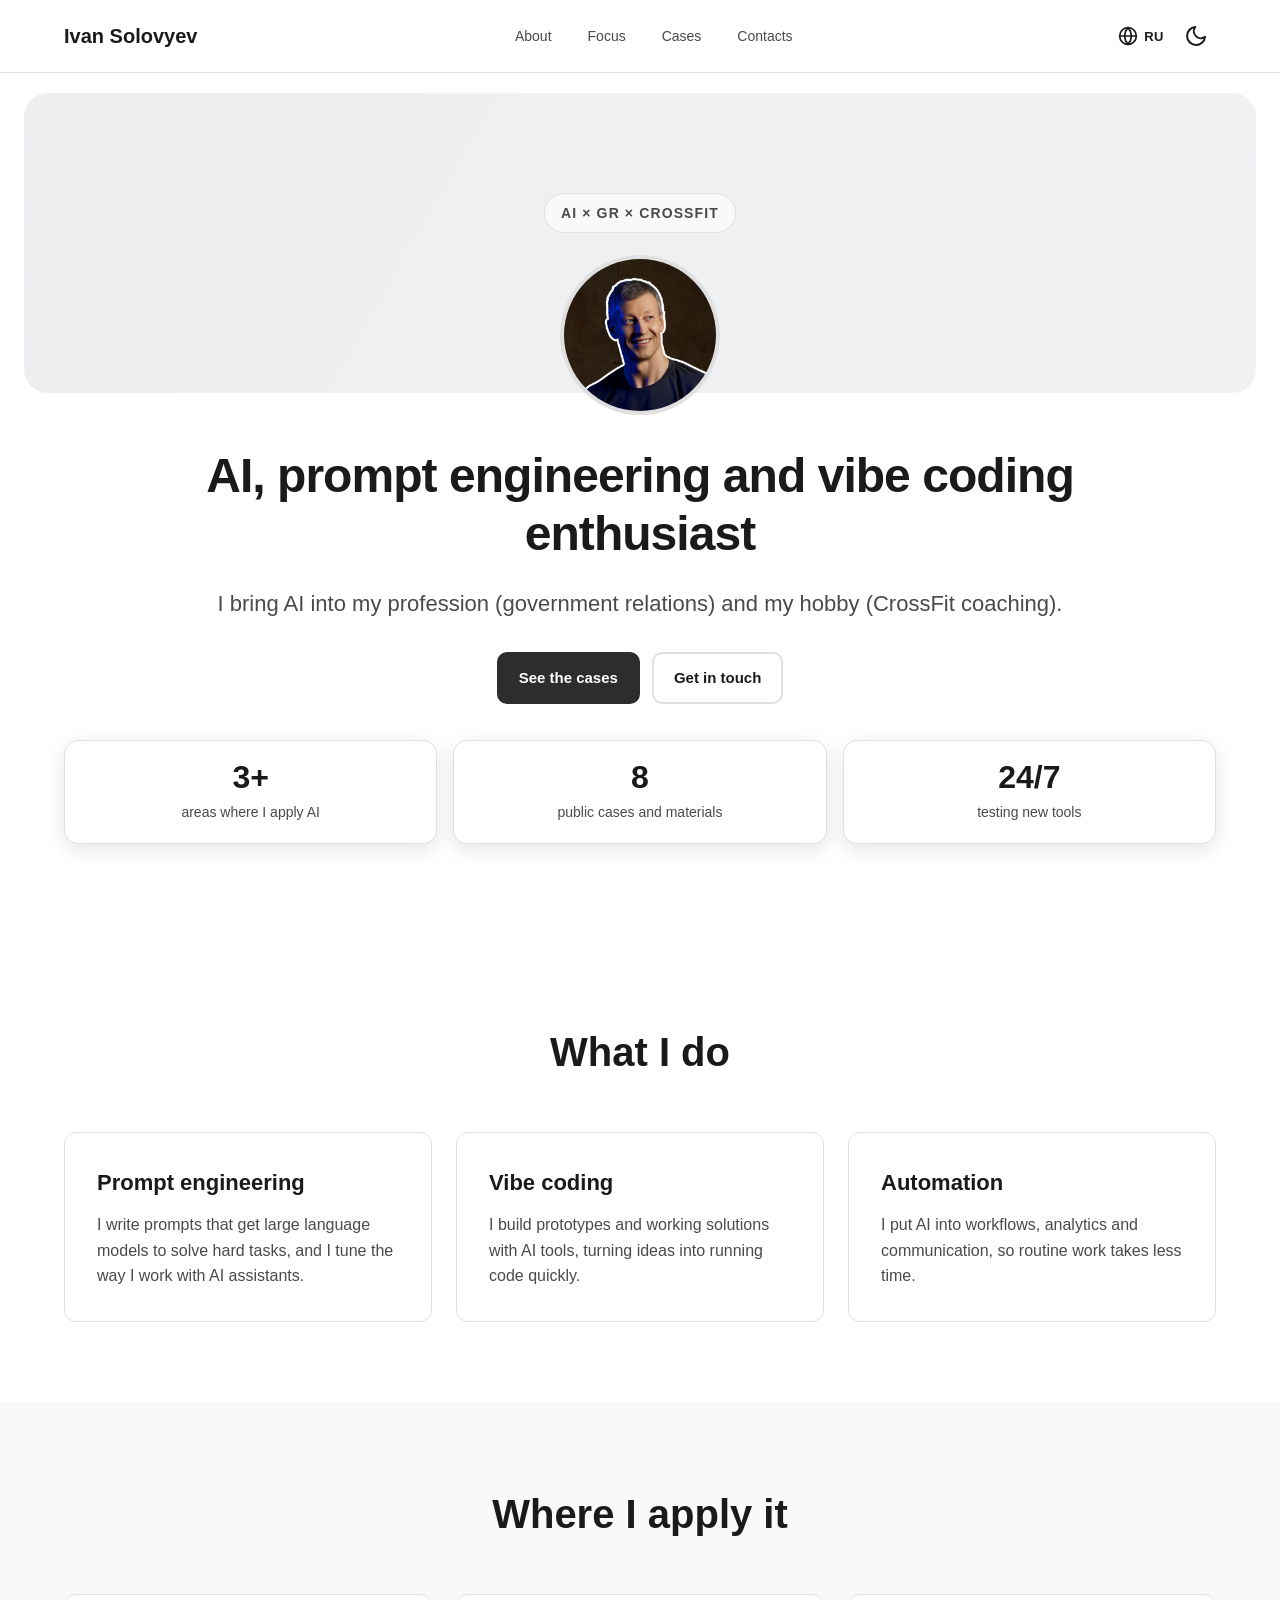
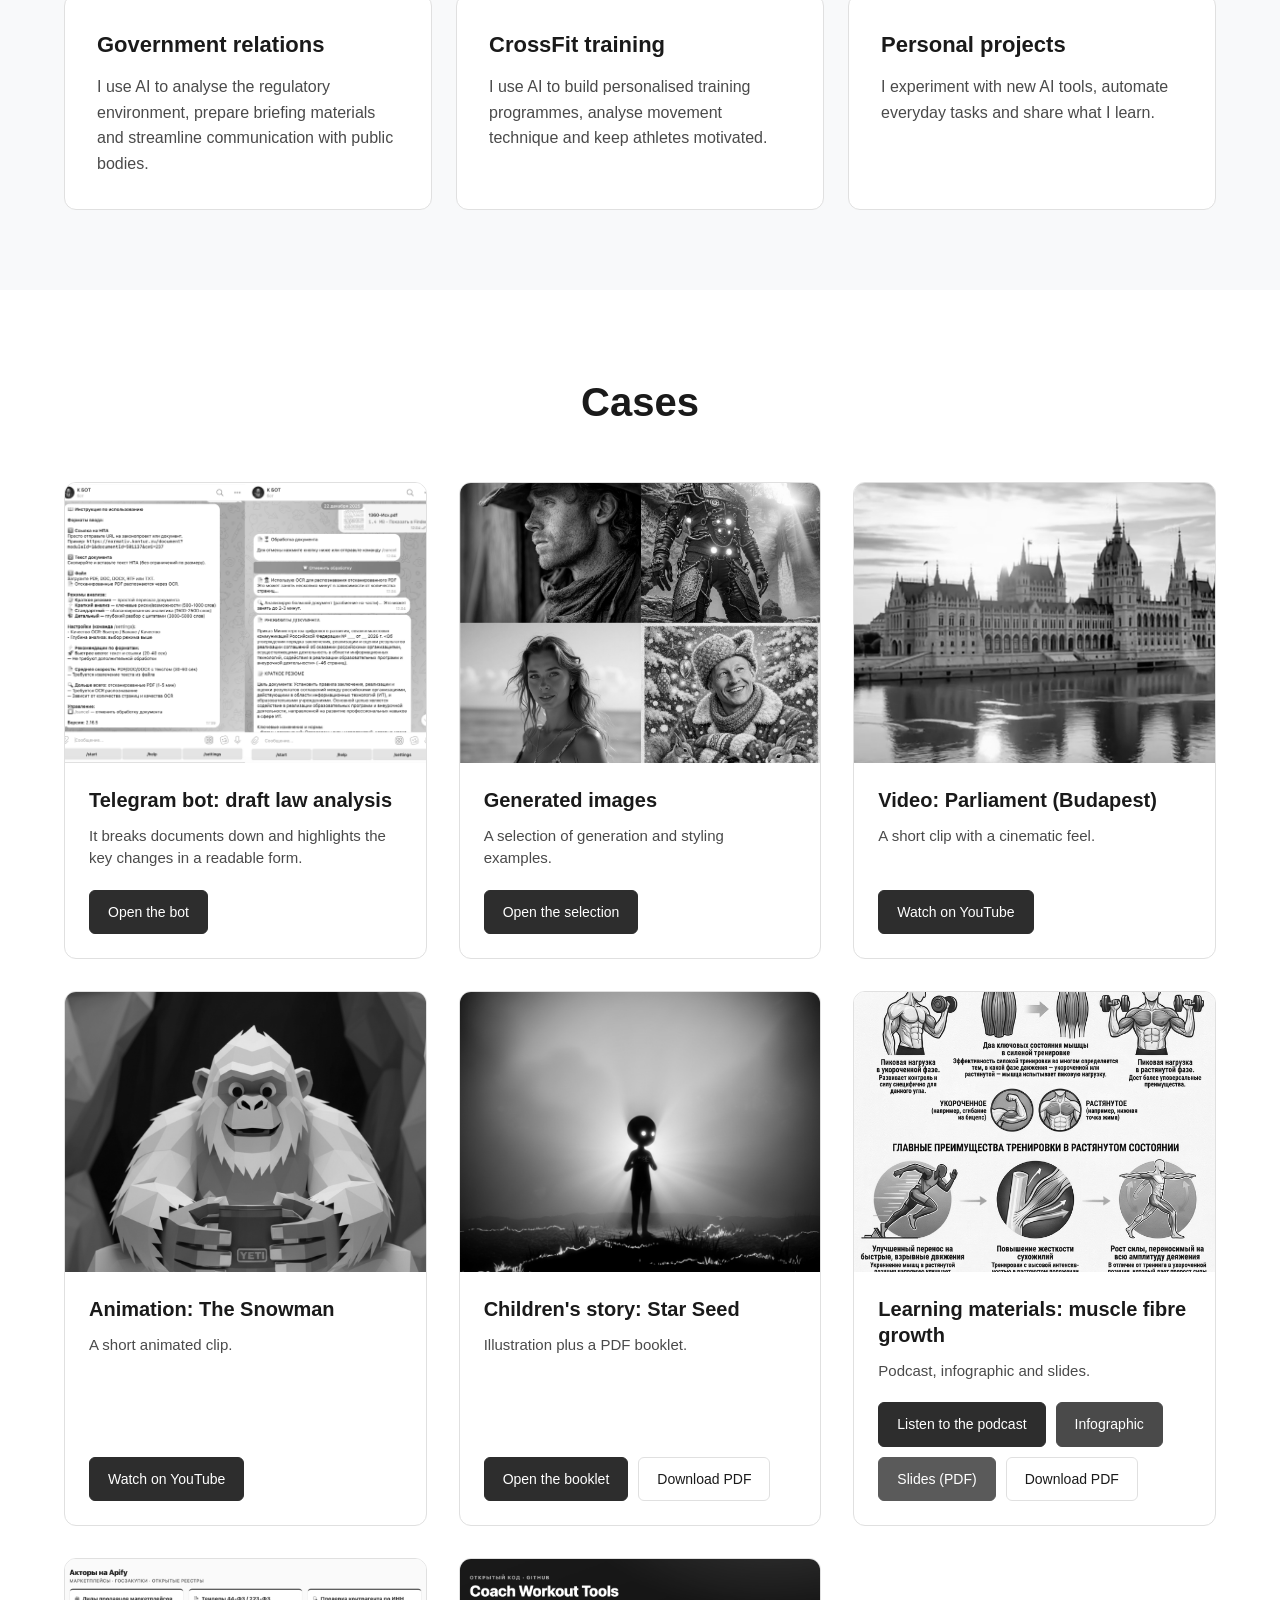
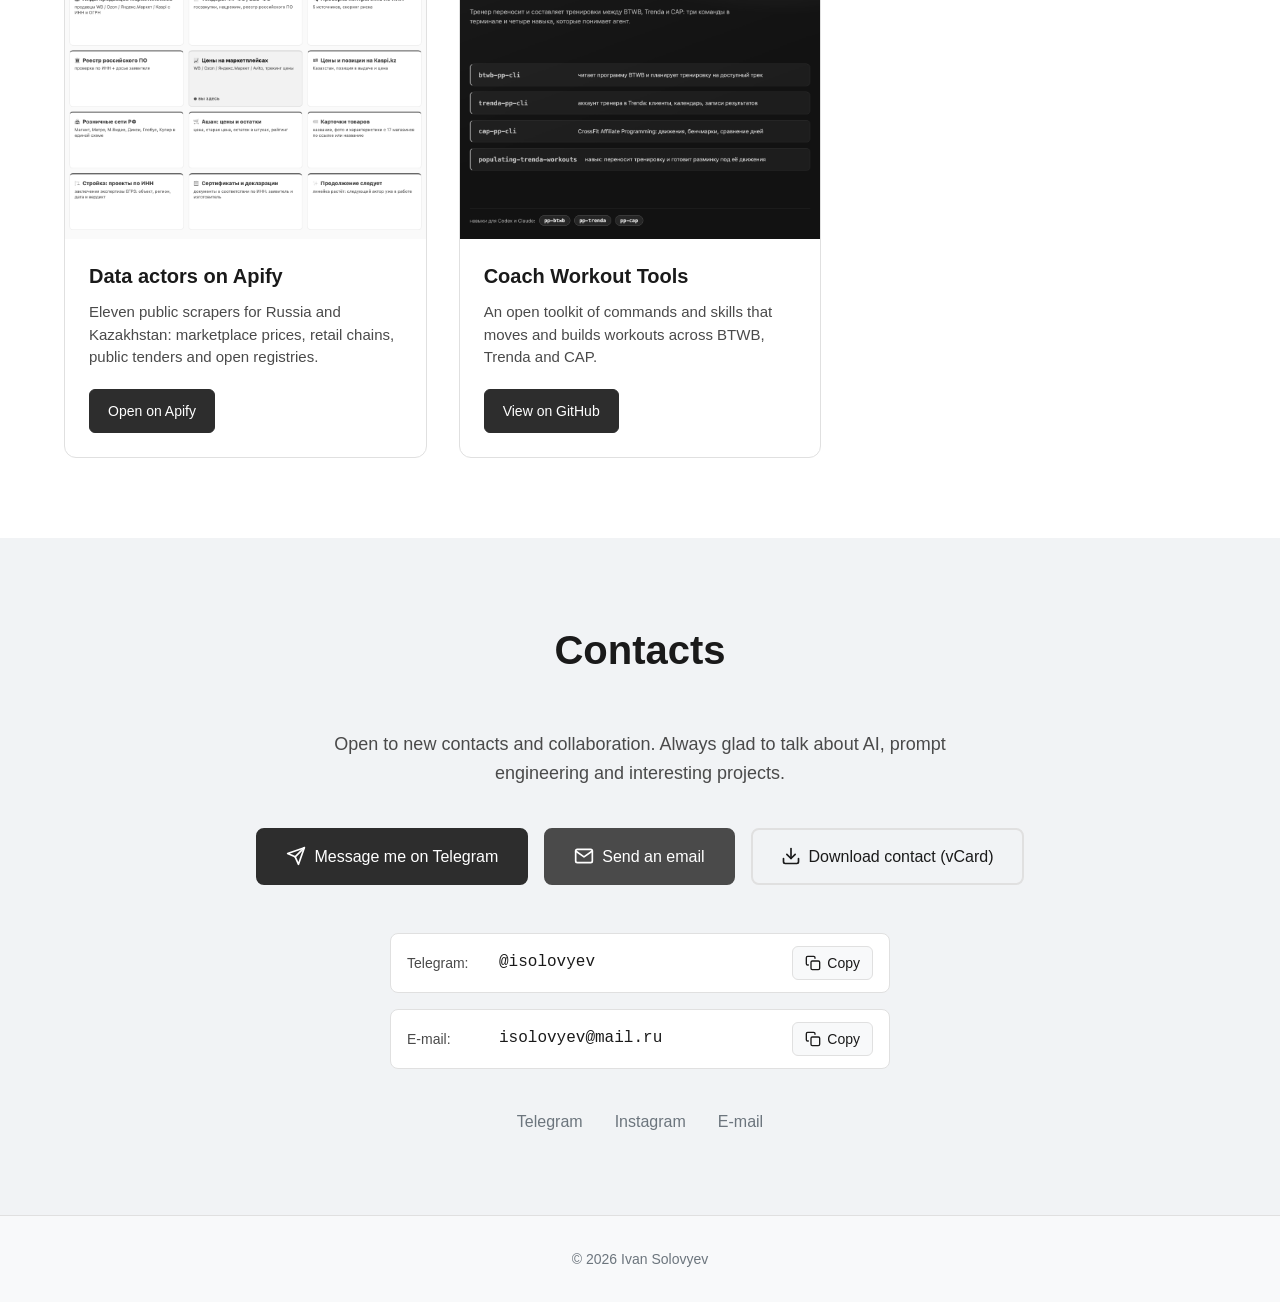
==== commit 979b71e4: "Deploy preview site from 2e7e413f9f7b19f87cbcacd0875e9738d50902e1" ====
--- a/preview/index.html
+++ b/preview/index.html
@@ -86,8 +86,8 @@
                         <p class="metric-label" data-i18n="metric1">направления применения ИИ</p>
                     </article>
                     <article class="metric">
-                        <p class="metric-value">6</p>
-                        <p class="metric-label" data-i18n="metric2">публичных кейсов и материалов</p>
+                        <p class="metric-value" id="casesCount">8</p>
+                        <p class="metric-label" id="casesLabel">публичных кейсов и материалов</p>
                     </article>
                     <article class="metric">
                         <p class="metric-value">24/7</p>
@@ -336,6 +336,6 @@
         </div>
     </footer>
 
-    <script src="script.js?v=4"></script>
+    <script src="script.js?v=5"></script>
 </body>
 </html>
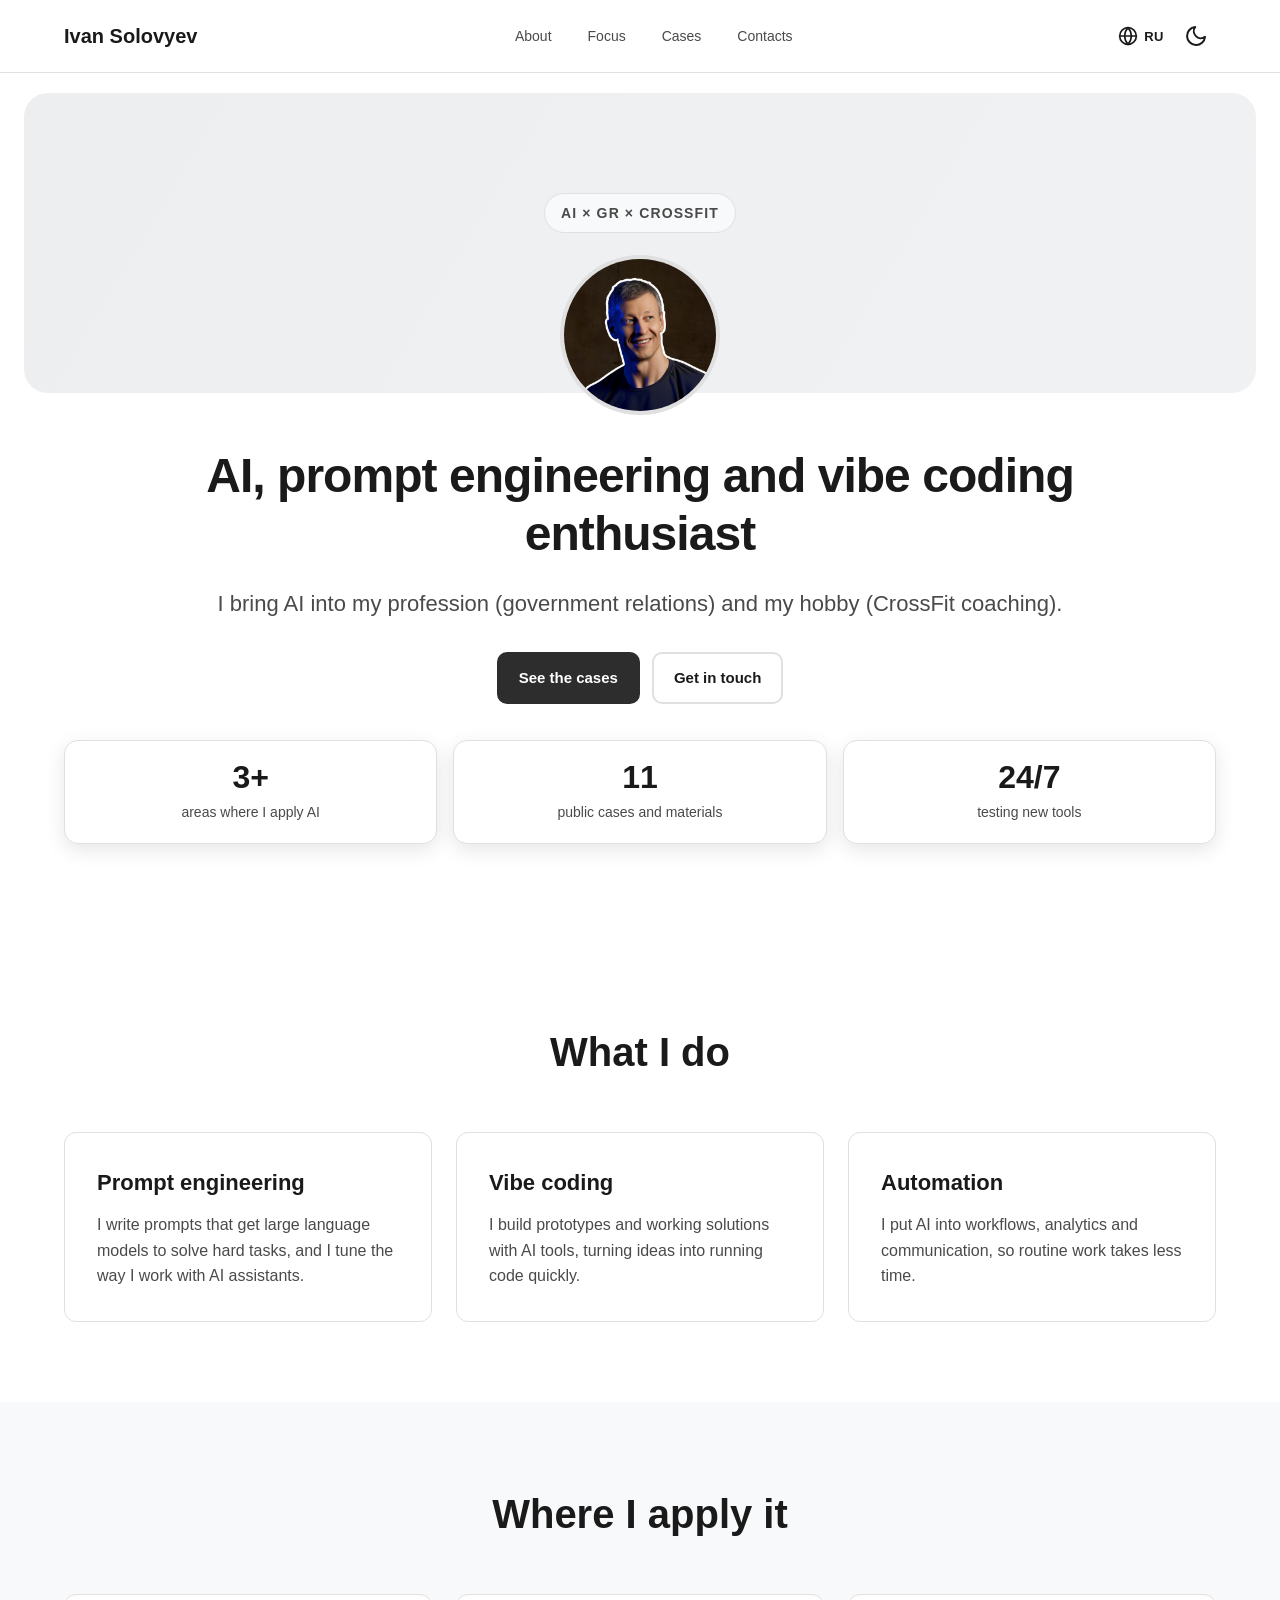
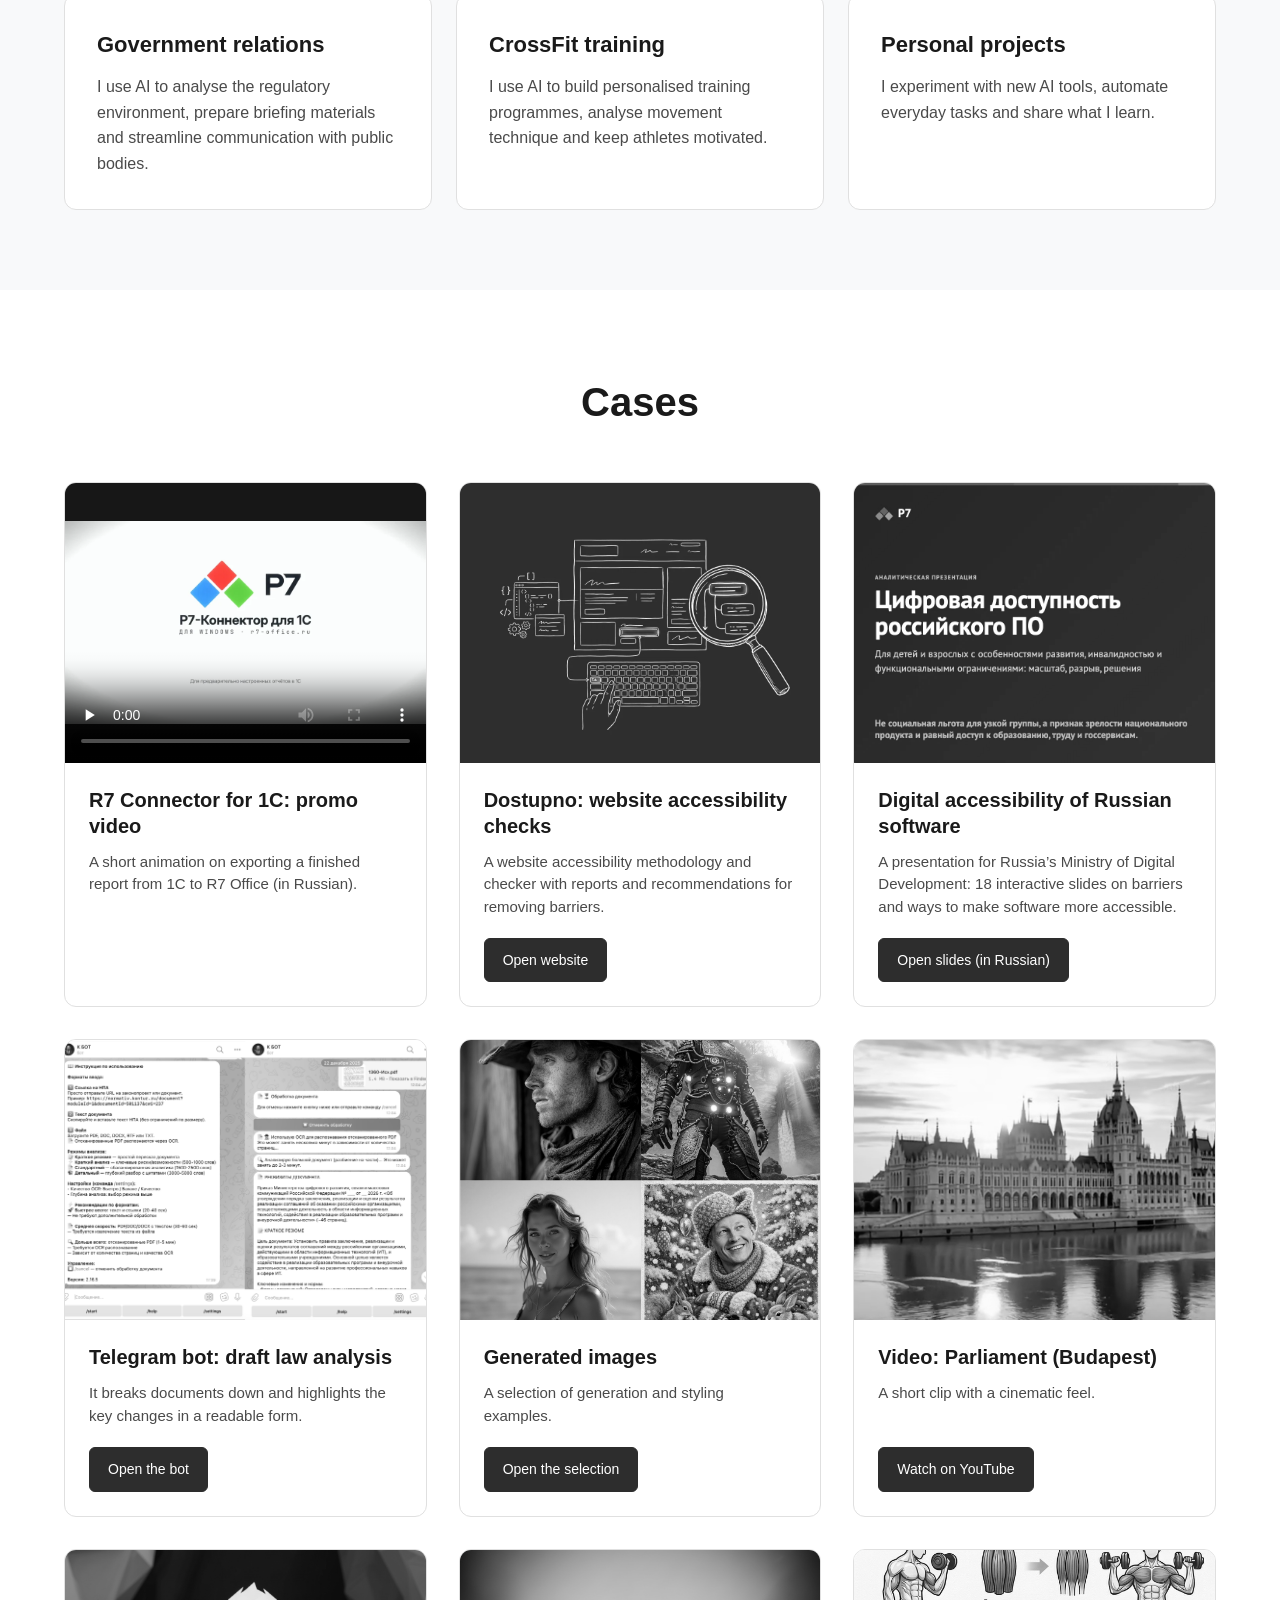
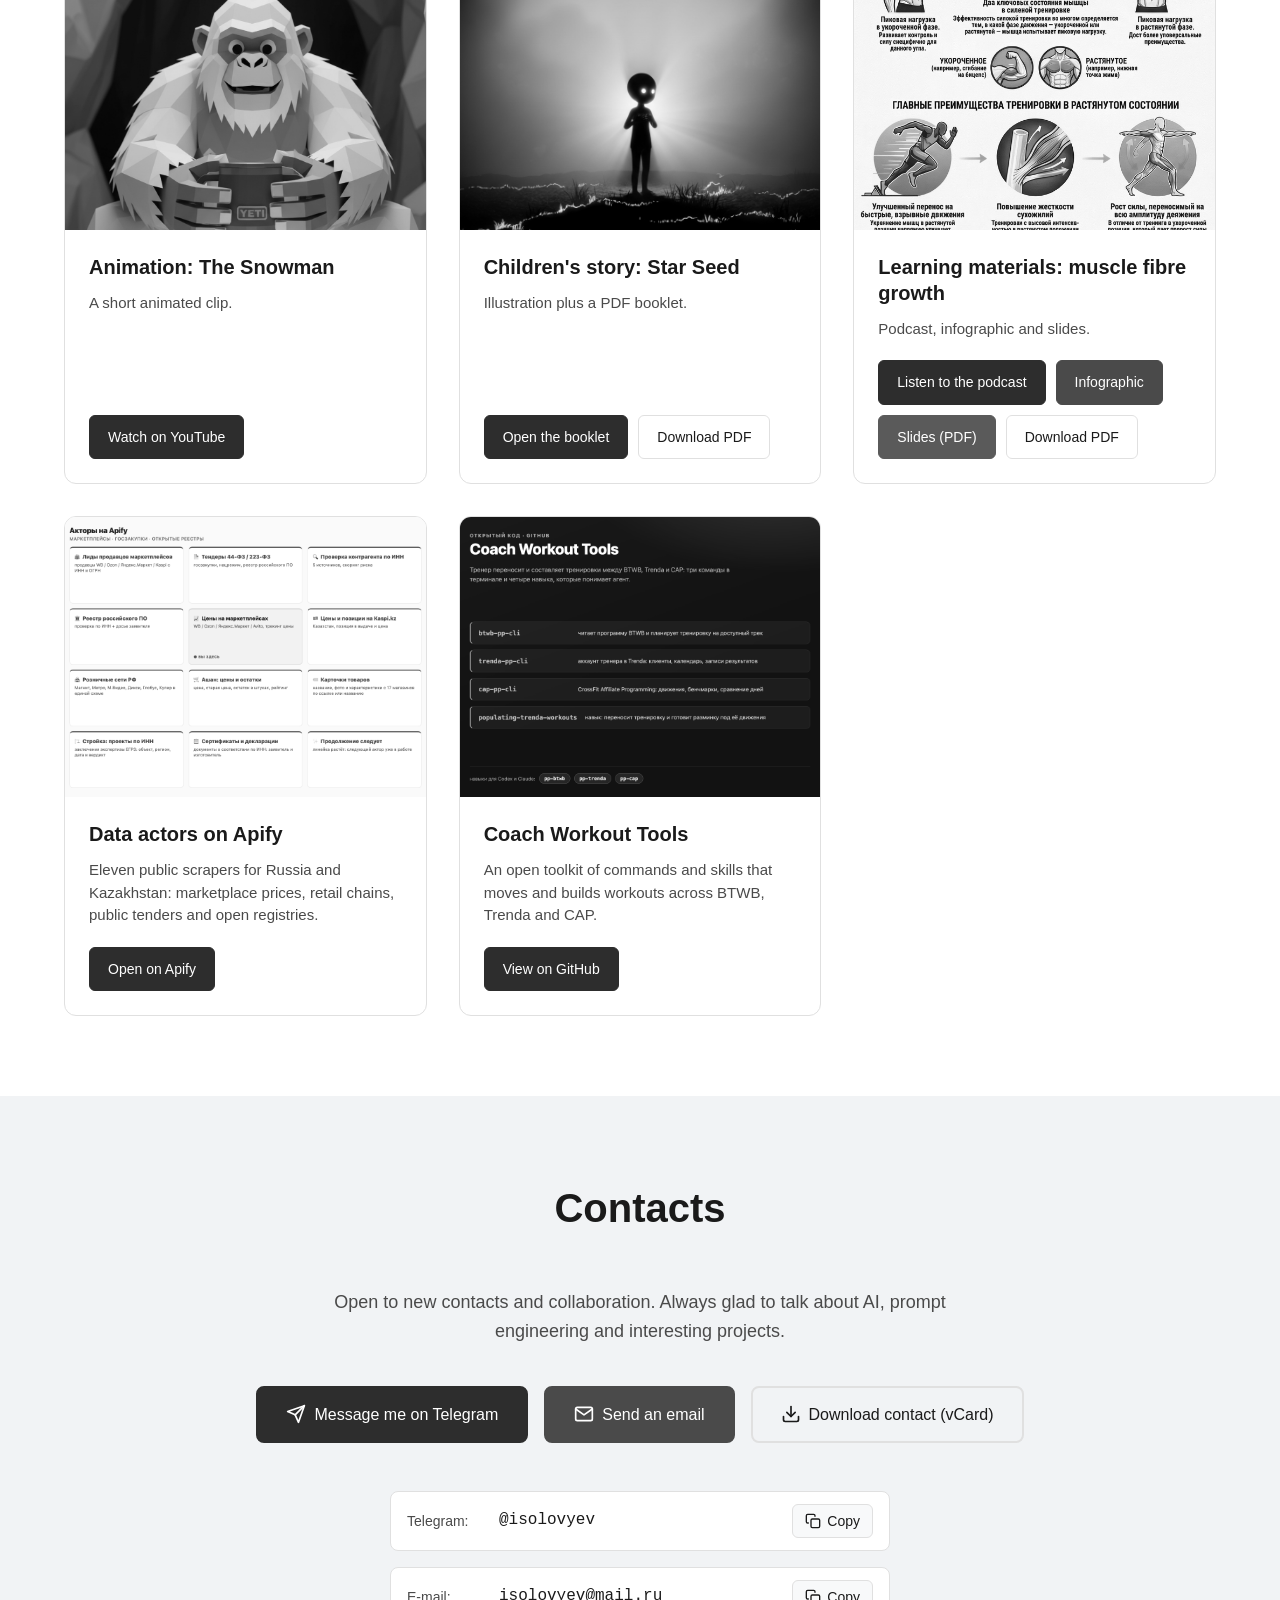
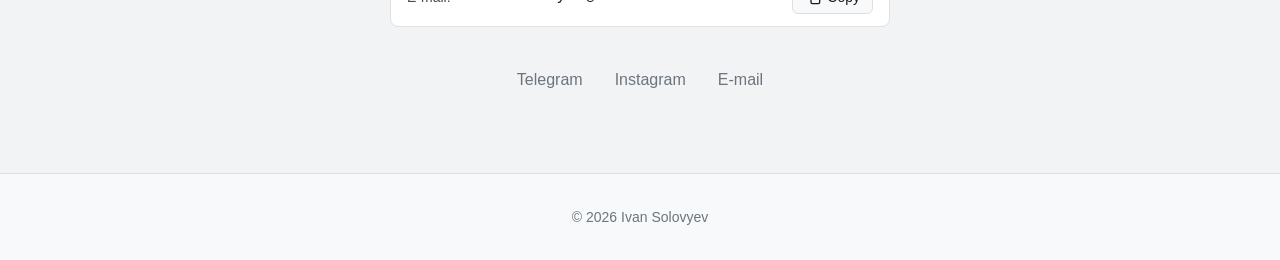
==== commit f650070b: "Deploy preview site from b2088f4257fd7e6c5458371f77985ab95ff30268" ====
--- a/preview/index.html
+++ b/preview/index.html
@@ -23,7 +23,7 @@
     <link rel="icon" type="image/png" sizes="16x16" href="assets/avatar.png">
     <link rel="apple-touch-icon" sizes="180x180" href="assets/avatar.png">
     
-    <link rel="stylesheet" href="styles.css?v=3">
+    <link rel="stylesheet" href="styles.css?v=4">
 </head>
 <body>
     <header class="header">
@@ -144,6 +144,46 @@
             <div class="container">
                 <h2 class="section-title" data-i18n="sec.cases">Кейсы</h2>
                 <div class="cases-grid">
+                    <div class="case-card">
+                        <video class="case-thumb case-video" controls playsinline preload="none"
+                            poster="assets/r7-connector-poster.webp"
+                            aria-label="Рекламный ролик «Р7-Коннектор для 1С»"
+                            data-i18n-attr="aria-label:case.connector.videoLabel">
+                            <source src="assets/r7-connector.mp4" type="video/mp4">
+                            <a href="assets/r7-connector.mp4" data-i18n="case.connector.videoLink">Открыть ролик (MP4)</a>
+                        </video>
+                        <div class="case-body">
+                            <h3 class="case-title" data-i18n="case.connector.title">Рекламный ролик «Р7-Коннектор для 1С»</h3>
+                            <p class="case-description" data-i18n="case.connector.desc">Короткая анимация о том, как перенести готовый отчёт из 1С в Р7 офис.</p>
+                        </div>
+                    </div>
+
+                    <div class="case-card">
+                        <a href="https://isolovyev.gitverse.site/dostupno/" target="_blank" rel="noopener noreferrer" class="case-thumb" data-i18n-attr="href:case.dostupno.url">
+                            <img src="assets/dostupno.webp" alt="Иллюстрация проекта «Доступно»: сайт, клавиатура и лупа" data-i18n-attr="alt:case.dostupno.alt" loading="lazy">
+                        </a>
+                        <div class="case-body">
+                            <h3 class="case-title" data-i18n="case.dostupno.title">Доступно: проверка доступности сайтов</h3>
+                            <p class="case-description" data-i18n="case.dostupno.desc">Методика и сервис для проверки сайтов с отчётами и рекомендациями по устранению барьеров.</p>
+                            <div class="case-actions">
+                                <a href="https://isolovyev.gitverse.site/dostupno/" target="_blank" rel="noopener noreferrer" class="btn-primary" data-i18n="case.dostupno.btn" data-i18n-attr="href:case.dostupno.url">Открыть сайт</a>
+                            </div>
+                        </div>
+                    </div>
+
+                    <div class="case-card">
+                        <a href="https://isolovyev.gitverse.site/accessibility/" target="_blank" rel="noopener noreferrer" class="case-thumb">
+                            <img src="assets/software-accessibility.webp" alt="Титульный слайд презентации «Цифровая доступность российского ПО»" data-i18n-attr="alt:case.accessibility.alt" loading="lazy">
+                        </a>
+                        <div class="case-body">
+                            <h3 class="case-title" data-i18n="case.accessibility.title">Цифровая доступность российского ПО</h3>
+                            <p class="case-description" data-i18n="case.accessibility.desc">Презентация для Минцифры России: 18 интерактивных слайдов о барьерах и способах сделать программы доступнее.</p>
+                            <div class="case-actions">
+                                <a href="https://isolovyev.gitverse.site/accessibility/" target="_blank" rel="noopener noreferrer" class="btn-primary" data-i18n="case.accessibility.btn">Открыть презентацию</a>
+                            </div>
+                        </div>
+                    </div>
+
                     <!-- Кейс 1: Telegram-бот -->
                     <div class="case-card">
                         <a href="https://t.me/is_k_bot" target="_blank" rel="noopener noreferrer" class="case-thumb">
@@ -336,6 +376,6 @@
         </div>
     </footer>
 
-    <script src="script.js?v=5"></script>
+    <script src="script.js?v=6"></script>
 </body>
 </html>
--- a/preview/styles.css
+++ b/preview/styles.css
@@ -401,6 +401,16 @@
     filter: grayscale(0%);
 }
 
+.case-video {
+    object-fit: contain;
+    background-color: #171717;
+    color: #ffffff;
+}
+
+.case-video a {
+    color: inherit;
+}
+
 /* Тело карточки */
 .case-body {
     padding: 24px;
@@ -475,6 +485,10 @@
     box-shadow: 0 2px 8px var(--shadow-lg);
 }
 
+[data-theme="dark"] .case-actions :is(.btn-primary, .btn-secondary):not(:hover) {
+    color: var(--bg-primary);
+}
+
 .case-actions .btn-tertiary {
     background-color: #5a5a5a;
     color: white;
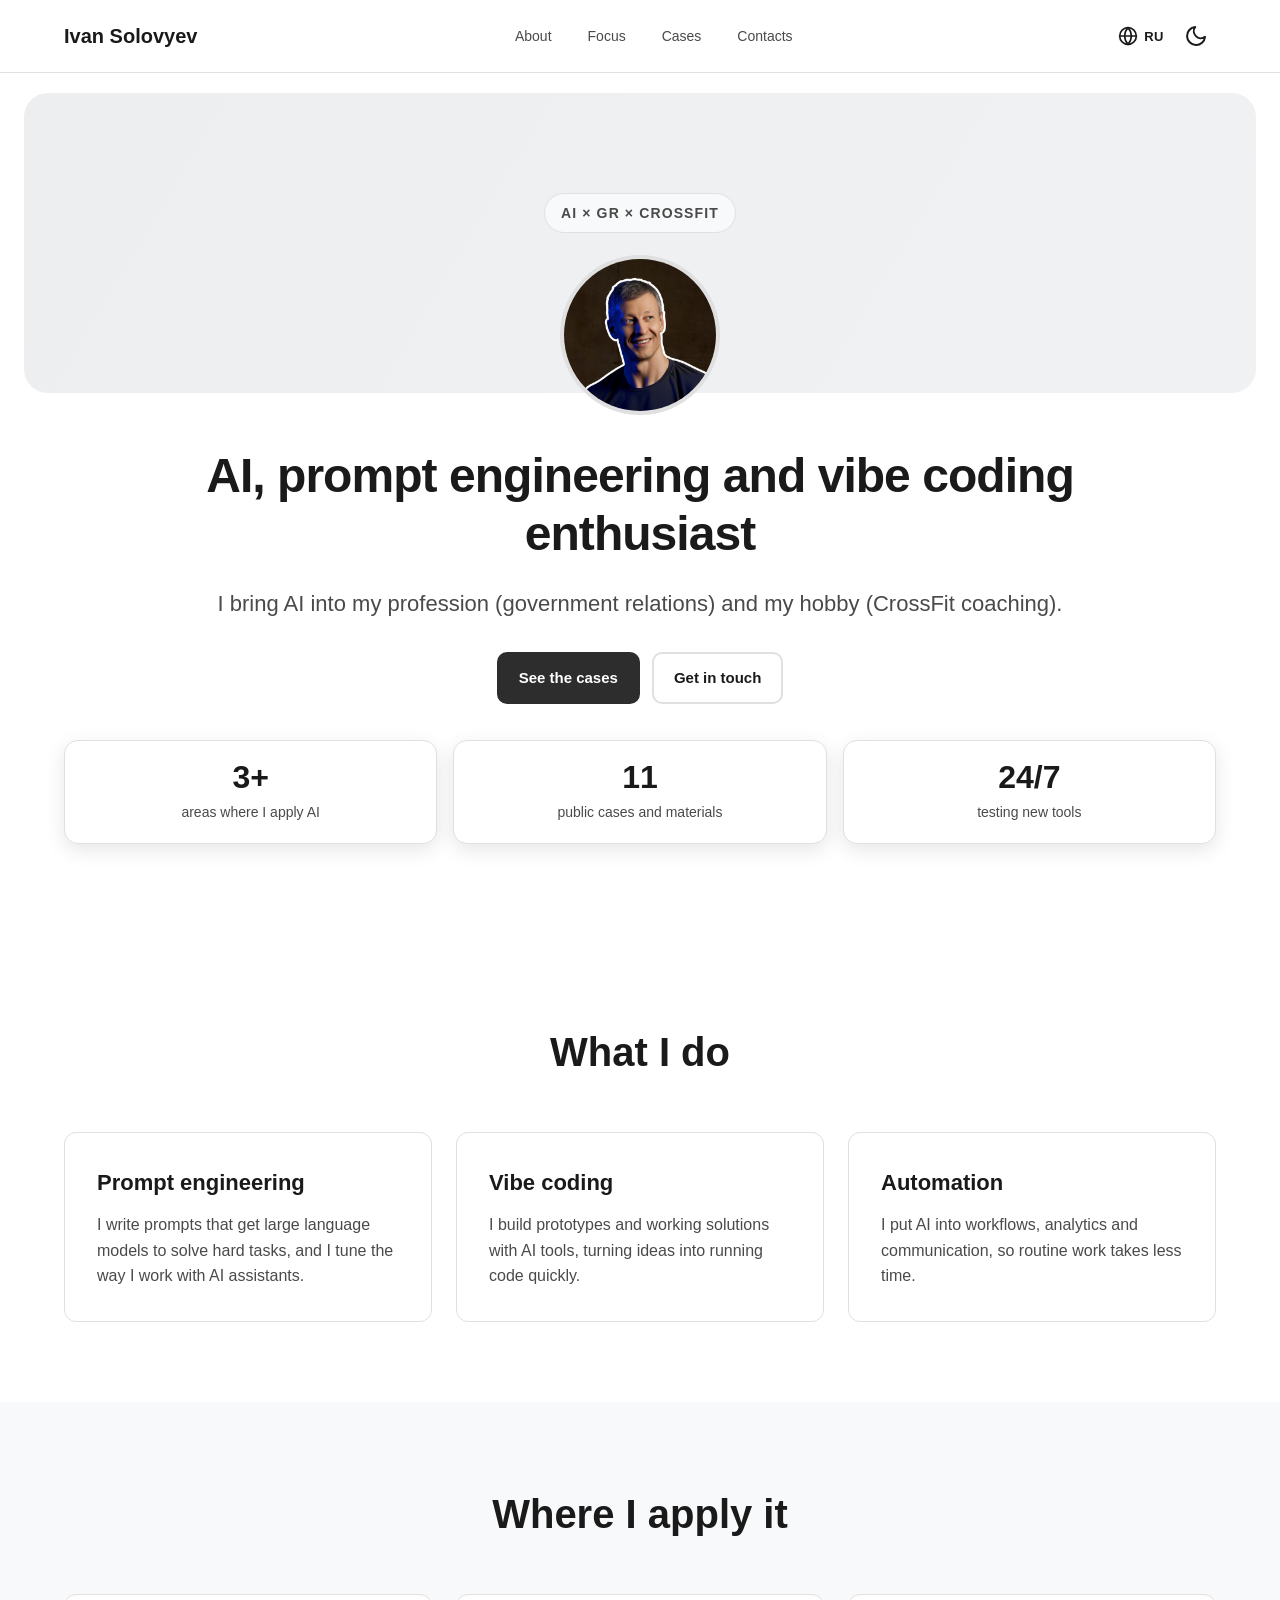
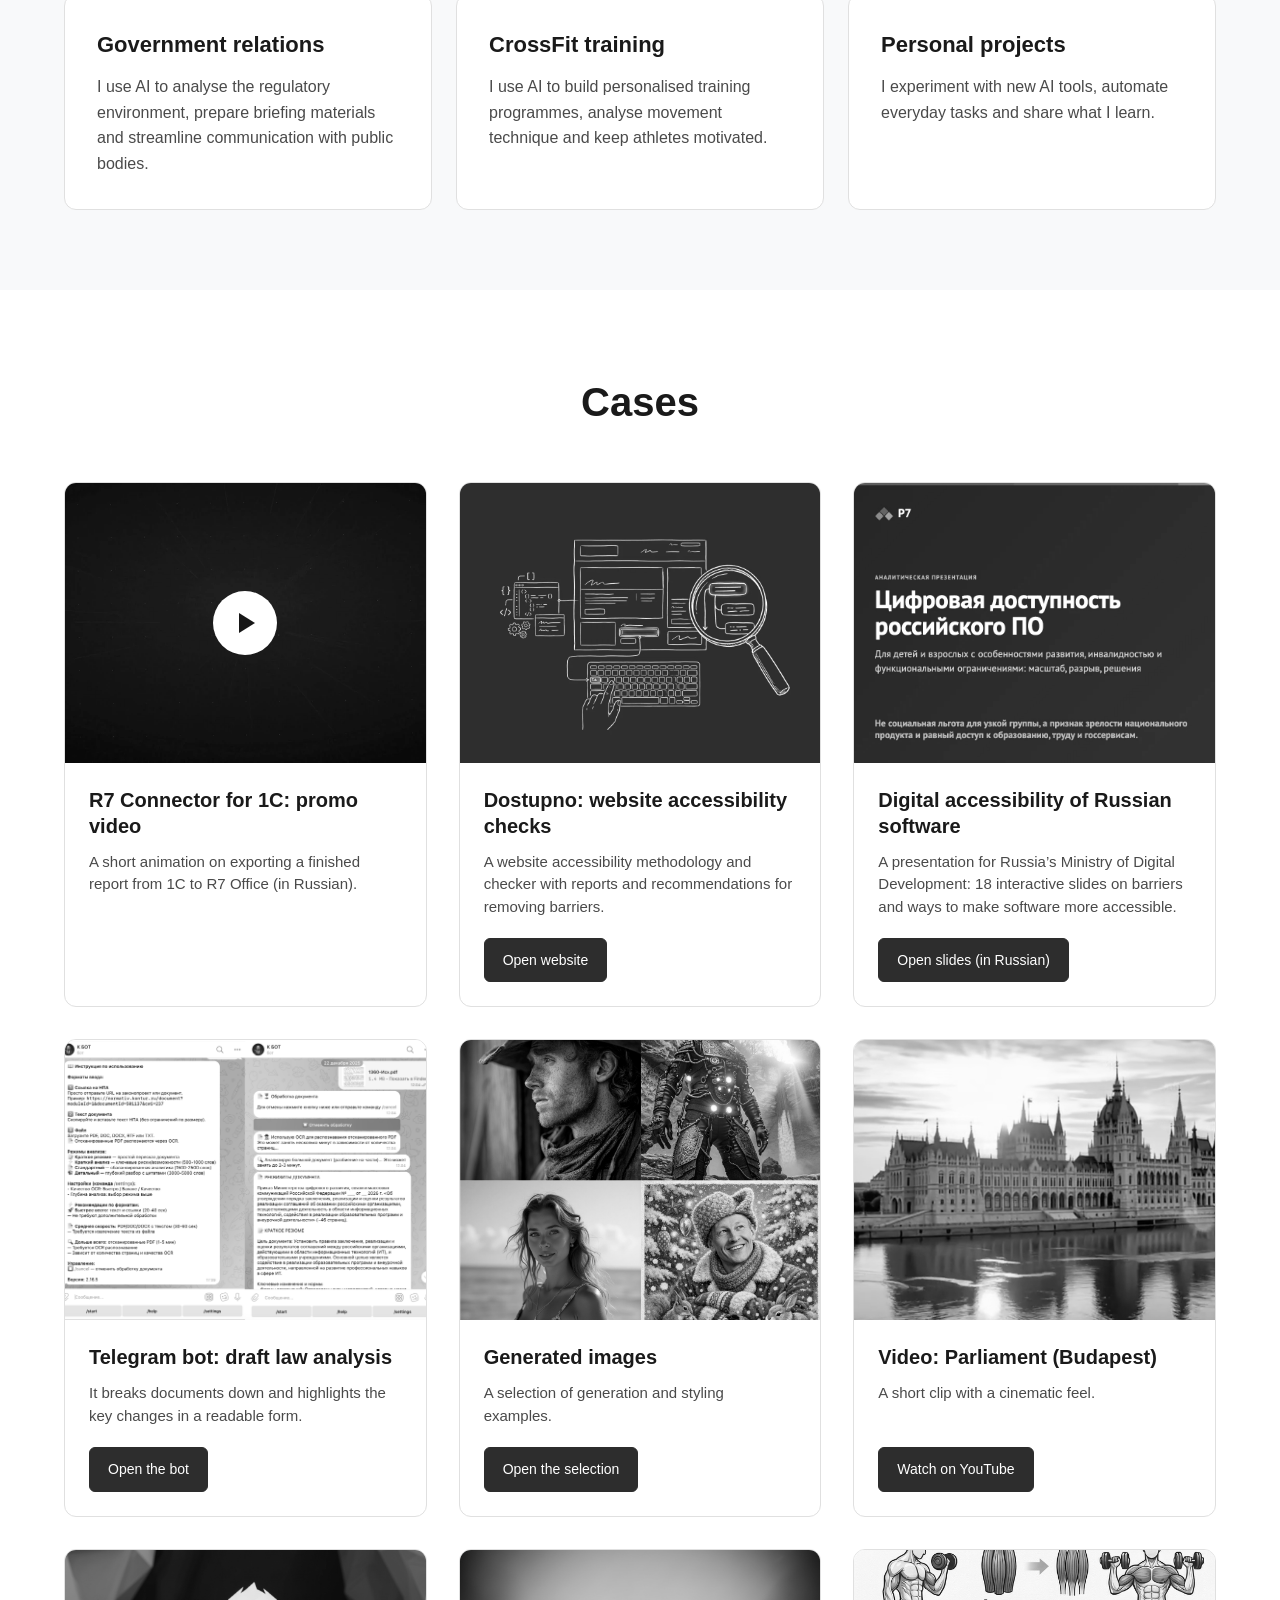
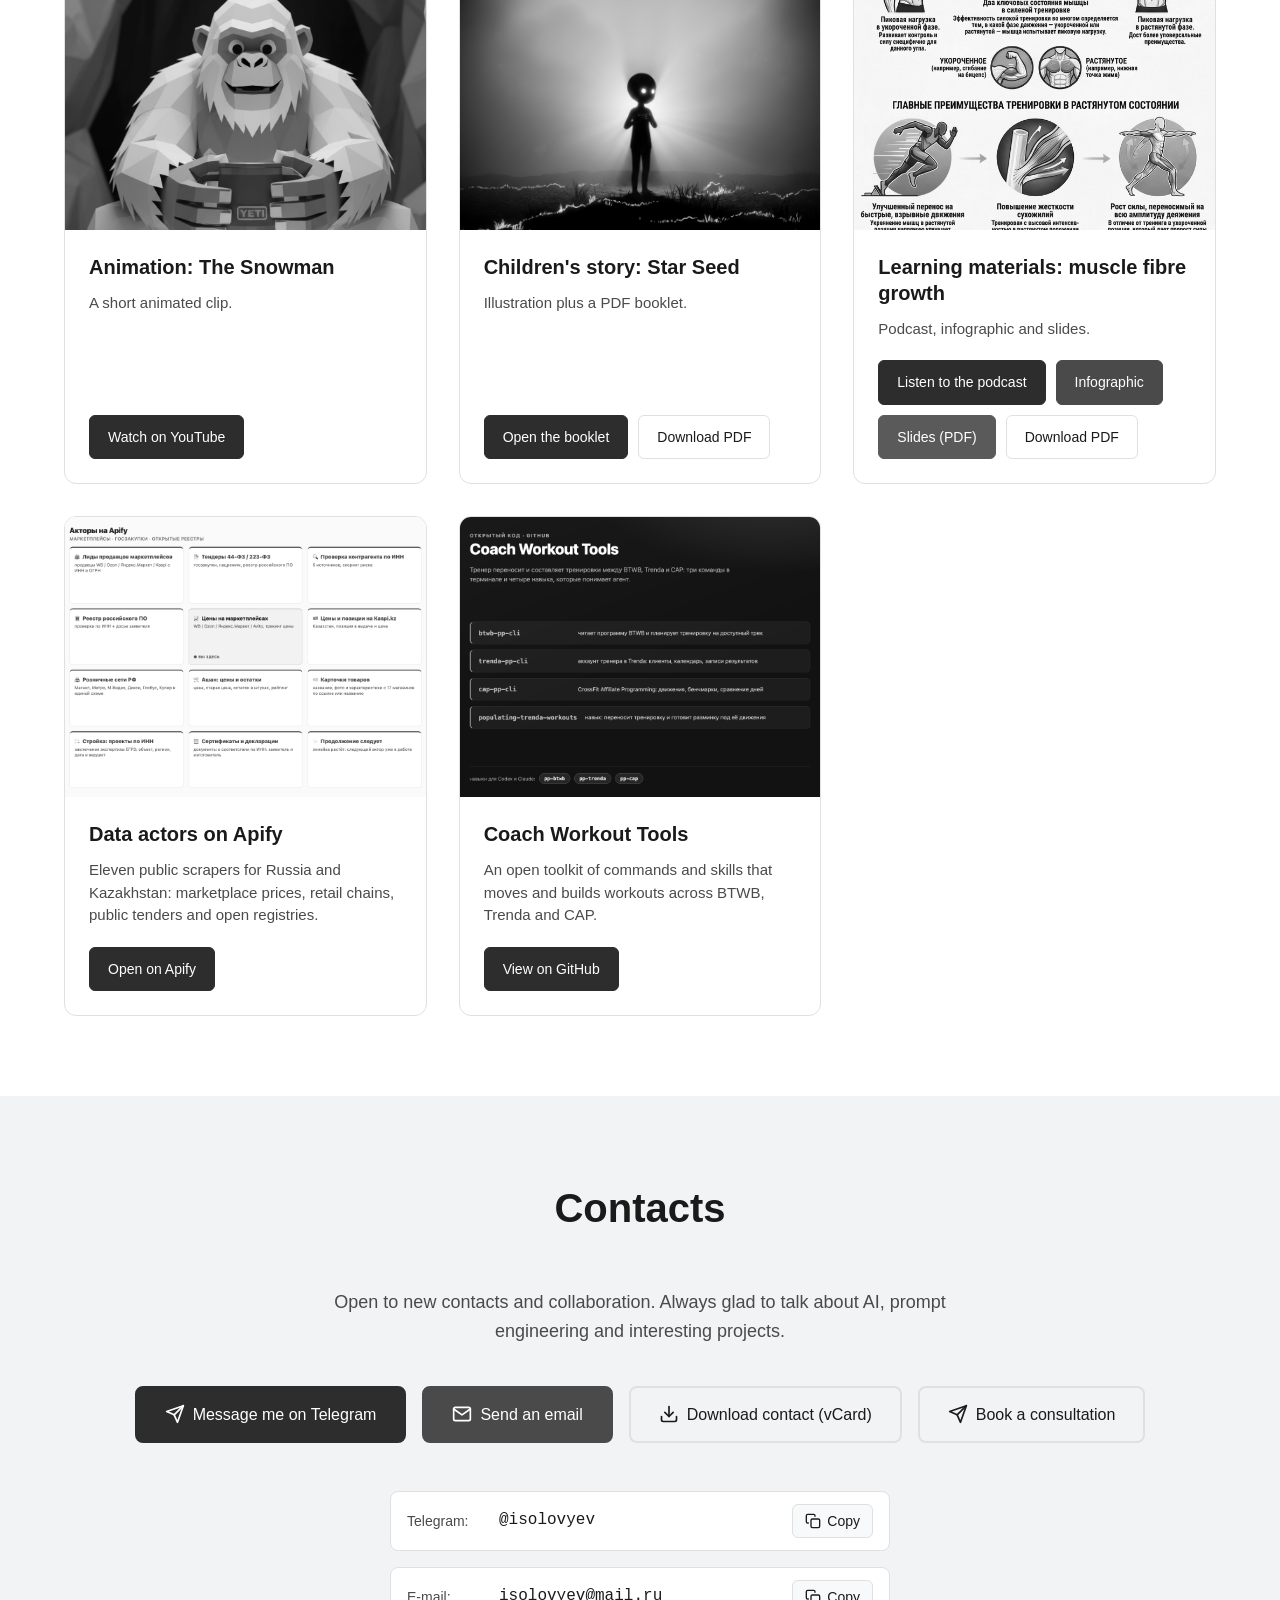
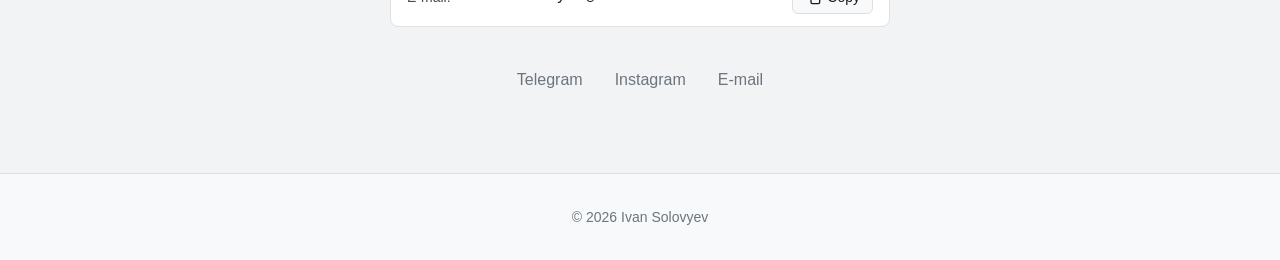
==== commit f2539f0a: "Deploy preview site from 2b487e28ed27ec715089b9535edca3cb1c2c011a" ====
--- a/preview/index.html
+++ b/preview/index.html
@@ -23,7 +23,7 @@
     <link rel="icon" type="image/png" sizes="16x16" href="assets/avatar.png">
     <link rel="apple-touch-icon" sizes="180x180" href="assets/avatar.png">
     
-    <link rel="stylesheet" href="styles.css?v=4">
+    <link rel="stylesheet" href="styles.css?v=5">
 </head>
 <body>
     <header class="header">
@@ -145,16 +145,24 @@
                 <h2 class="section-title" data-i18n="sec.cases">Кейсы</h2>
                 <div class="cases-grid">
                     <div class="case-card">
-                        <video class="case-thumb case-video" controls playsinline preload="none"
-                            poster="assets/r7-connector-poster.webp"
+                        <button class="case-thumb case-video-cover" id="connectorPlay" type="button" hidden
+                            aria-label="Воспроизвести рекламный ролик «Р7-Коннектор для 1С»"
+                            data-i18n-attr="aria-label:case.connector.playLabel">
+                            <img src="assets/r7-connector-poster.webp?v=2" alt="" width="960" height="540">
+                            <span class="case-video-play-icon" aria-hidden="true"></span>
+                        </button>
+                        <video class="case-thumb case-video" id="connectorVideo" controls playsinline preload="none" hidden tabindex="0"
+                            poster="assets/r7-connector-poster.webp?v=2" data-src="assets/r7-connector.mp4"
                             aria-label="Рекламный ролик «Р7-Коннектор для 1С»"
                             data-i18n-attr="aria-label:case.connector.videoLabel">
-                            <source src="assets/r7-connector.mp4" type="video/mp4">
                             <a href="assets/r7-connector.mp4" data-i18n="case.connector.videoLink">Открыть ролик (MP4)</a>
                         </video>
                         <div class="case-body">
                             <h3 class="case-title" data-i18n="case.connector.title">Рекламный ролик «Р7-Коннектор для 1С»</h3>
                             <p class="case-description" data-i18n="case.connector.desc">Короткая анимация о том, как перенести готовый отчёт из 1С в Р7 офис.</p>
+                            <noscript>
+                                <a href="assets/r7-connector.mp4">Открыть ролик (MP4)</a>
+                            </noscript>
                         </div>
                     </div>
 
@@ -334,6 +342,13 @@
                         </svg>
                         <span data-i18n="contact.vcard">Скачать контакт (vCard)</span>
                     </a>
+                    <a href="https://t.me/is_consulting_bot" target="_blank" rel="noopener noreferrer" class="contact-btn btn-outline">
+                        <svg width="20" height="20" viewBox="0 0 24 24" fill="none" stroke="currentColor" stroke-width="2" stroke-linecap="round" stroke-linejoin="round" aria-hidden="true">
+                            <path d="M22 2L11 13"></path>
+                            <path d="M22 2L15 22L11 13L2 9L22 2Z"></path>
+                        </svg>
+                        <span data-i18n="contact.consultation">Заказать консультацию</span>
+                    </a>
                 </div>
 
                 <div class="copy-contacts">
@@ -376,6 +391,6 @@
         </div>
     </footer>
 
-    <script src="script.js?v=6"></script>
+    <script src="script.js?v=7"></script>
 </body>
 </html>
--- a/preview/styles.css
+++ b/preview/styles.css
@@ -401,6 +401,51 @@
     filter: grayscale(0%);
 }
 
+.case-thumb[hidden] {
+    display: none;
+}
+
+.case-video-cover {
+    padding: 0;
+    border: 0;
+    cursor: pointer;
+}
+
+.case-video-cover:focus-visible {
+    outline: 3px solid #fff;
+    outline-offset: -6px;
+}
+
+.case-video-play-icon {
+    position: absolute;
+    top: 50%;
+    left: 50%;
+    transform: translate(-50%, -50%);
+    display: grid;
+    place-items: center;
+    width: 64px;
+    height: 64px;
+    border-radius: 50%;
+    background: #fff;
+}
+
+.case-video-play-icon::after {
+    content: "";
+    margin-left: 4px;
+    border-block: 10px solid transparent;
+    border-left: 16px solid #171717;
+}
+
+@media (prefers-reduced-motion: reduce) {
+    .case-video-cover img {
+        transition: none;
+    }
+
+    .case-video-cover:hover img {
+        transform: none;
+    }
+}
+
 .case-video {
     object-fit: contain;
     background-color: #171717;
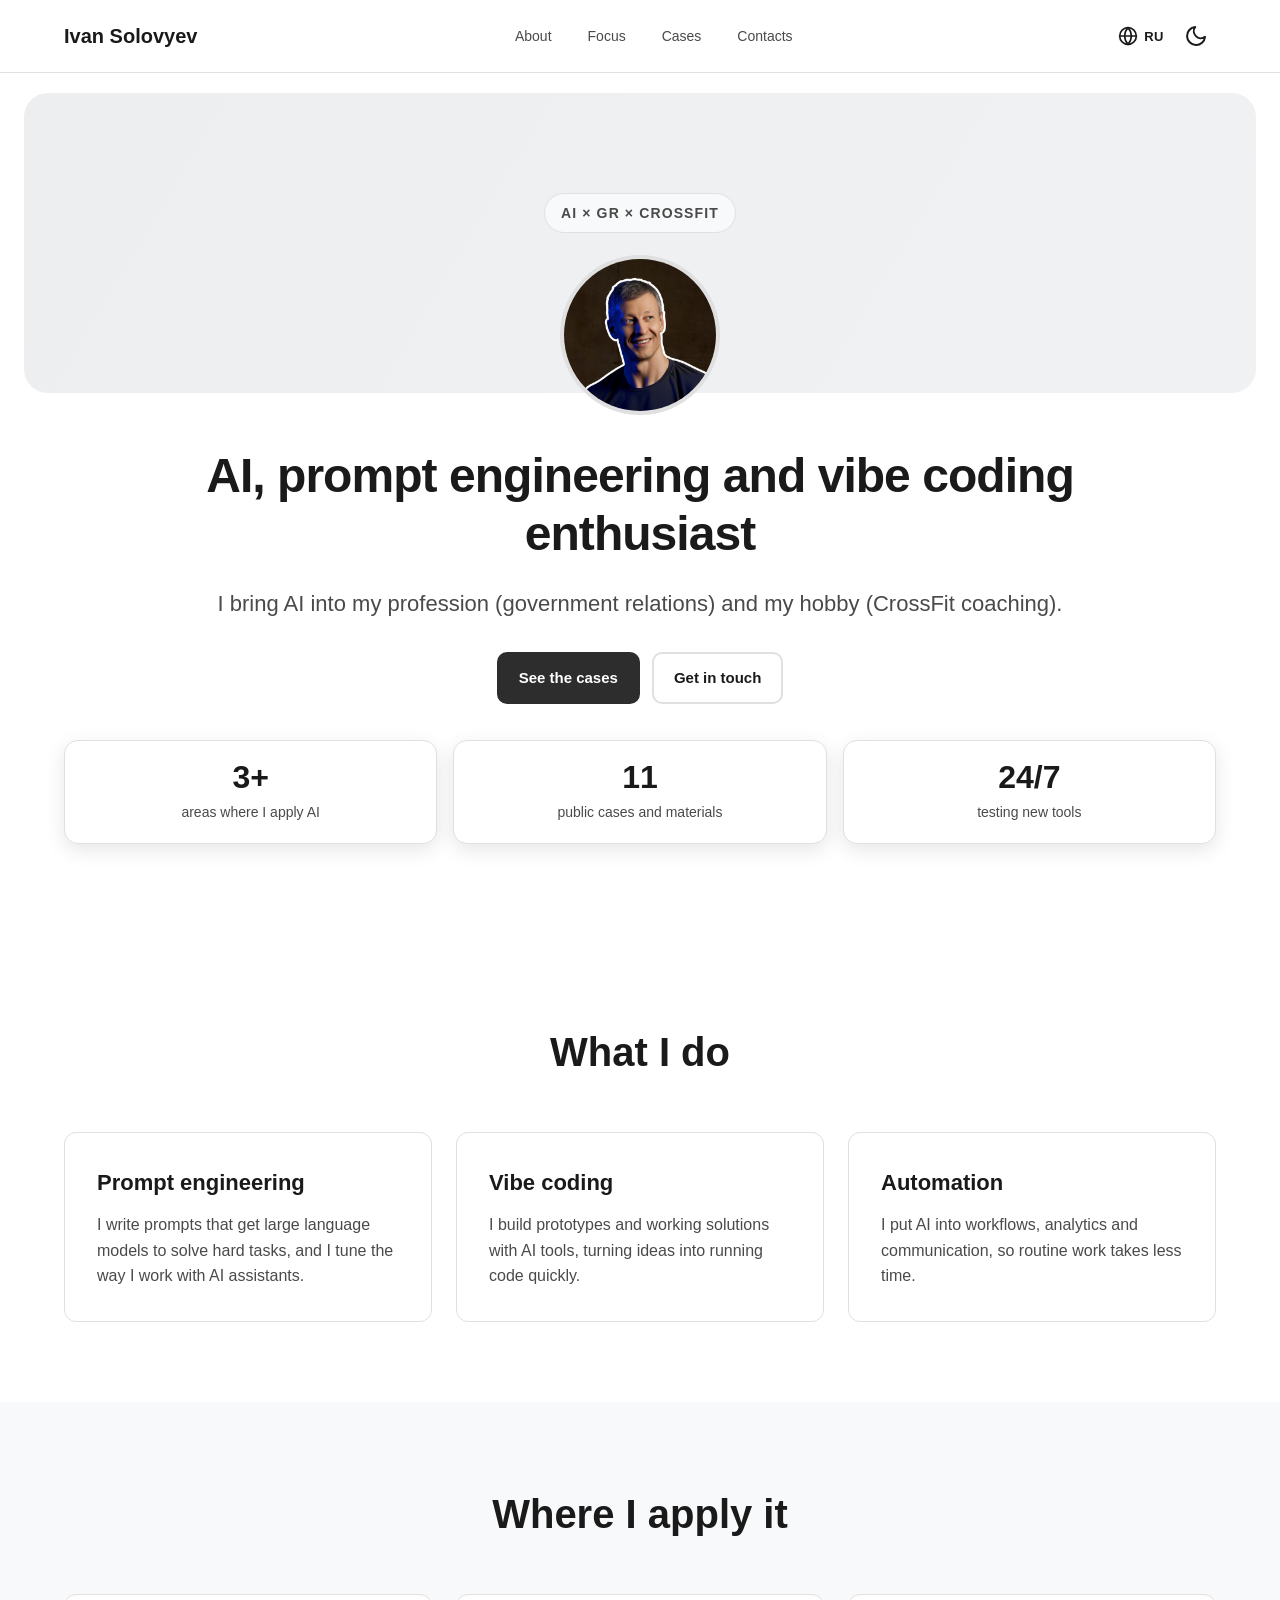
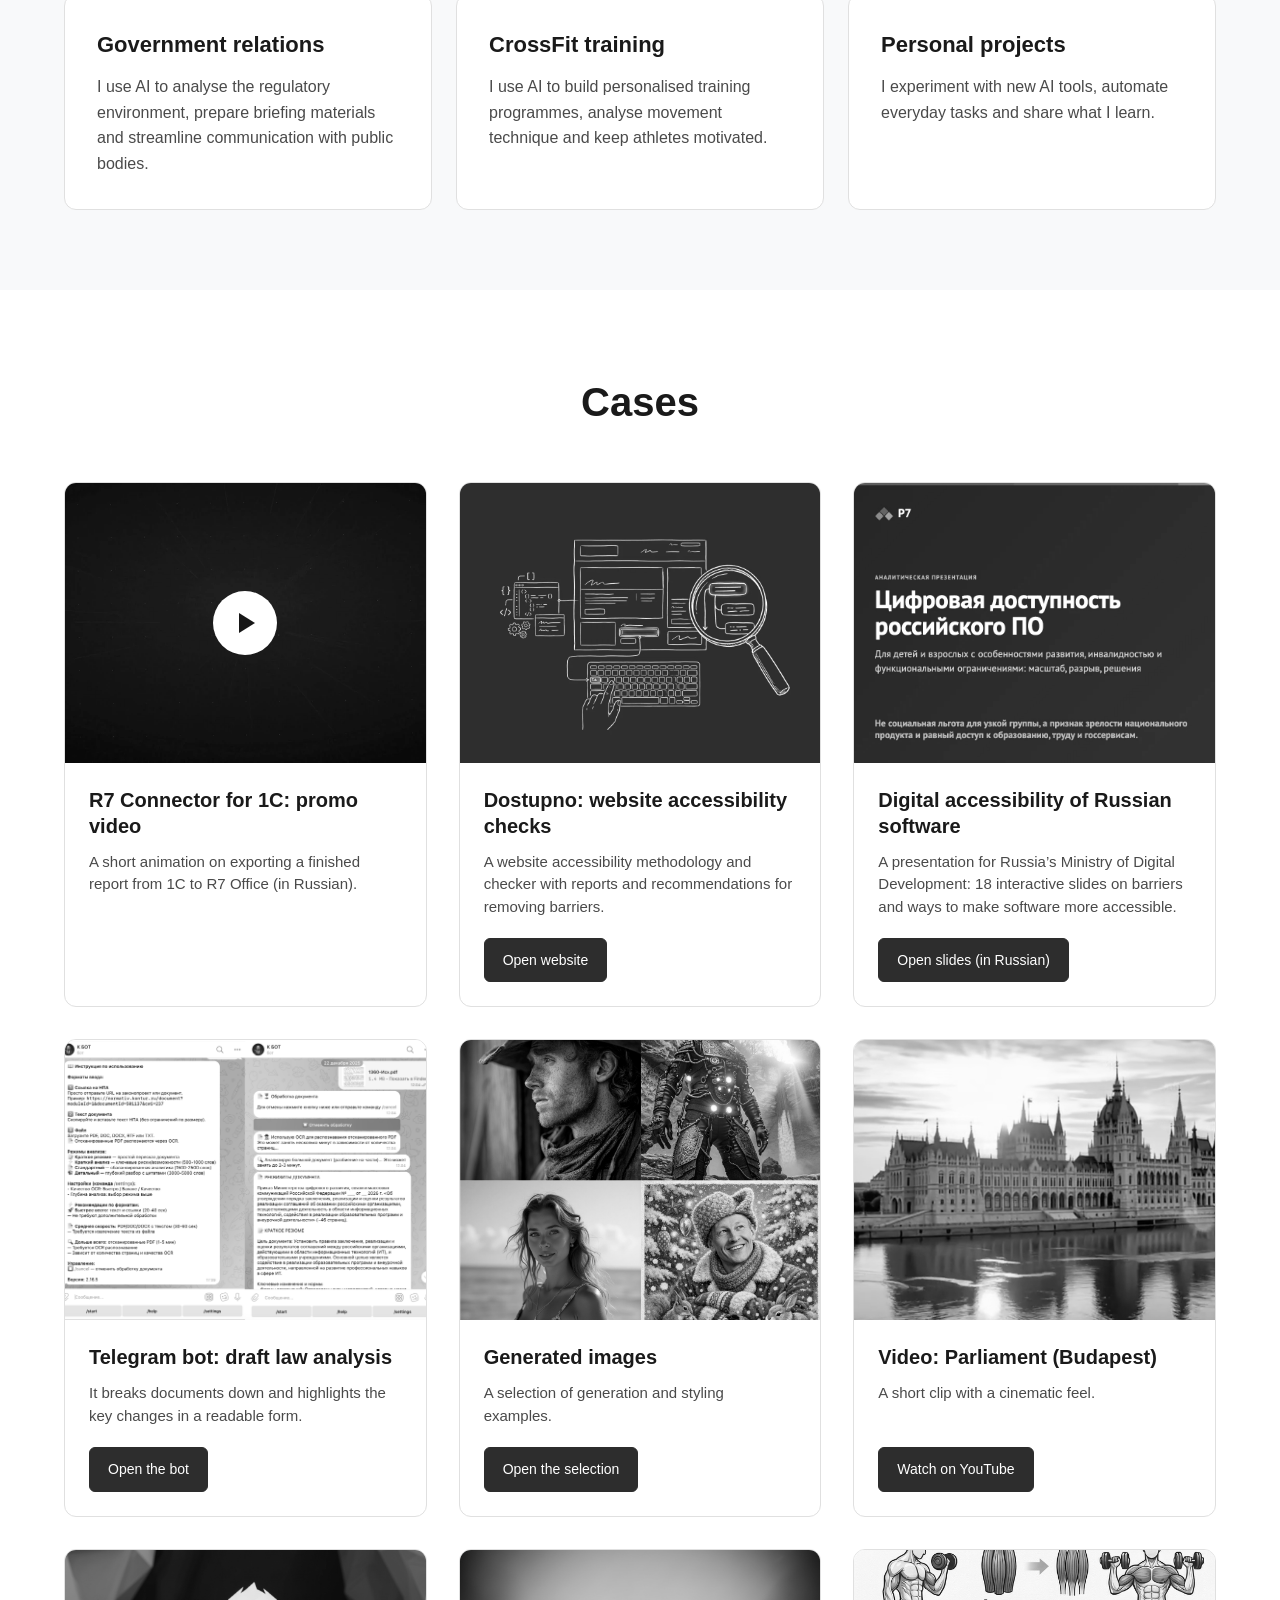
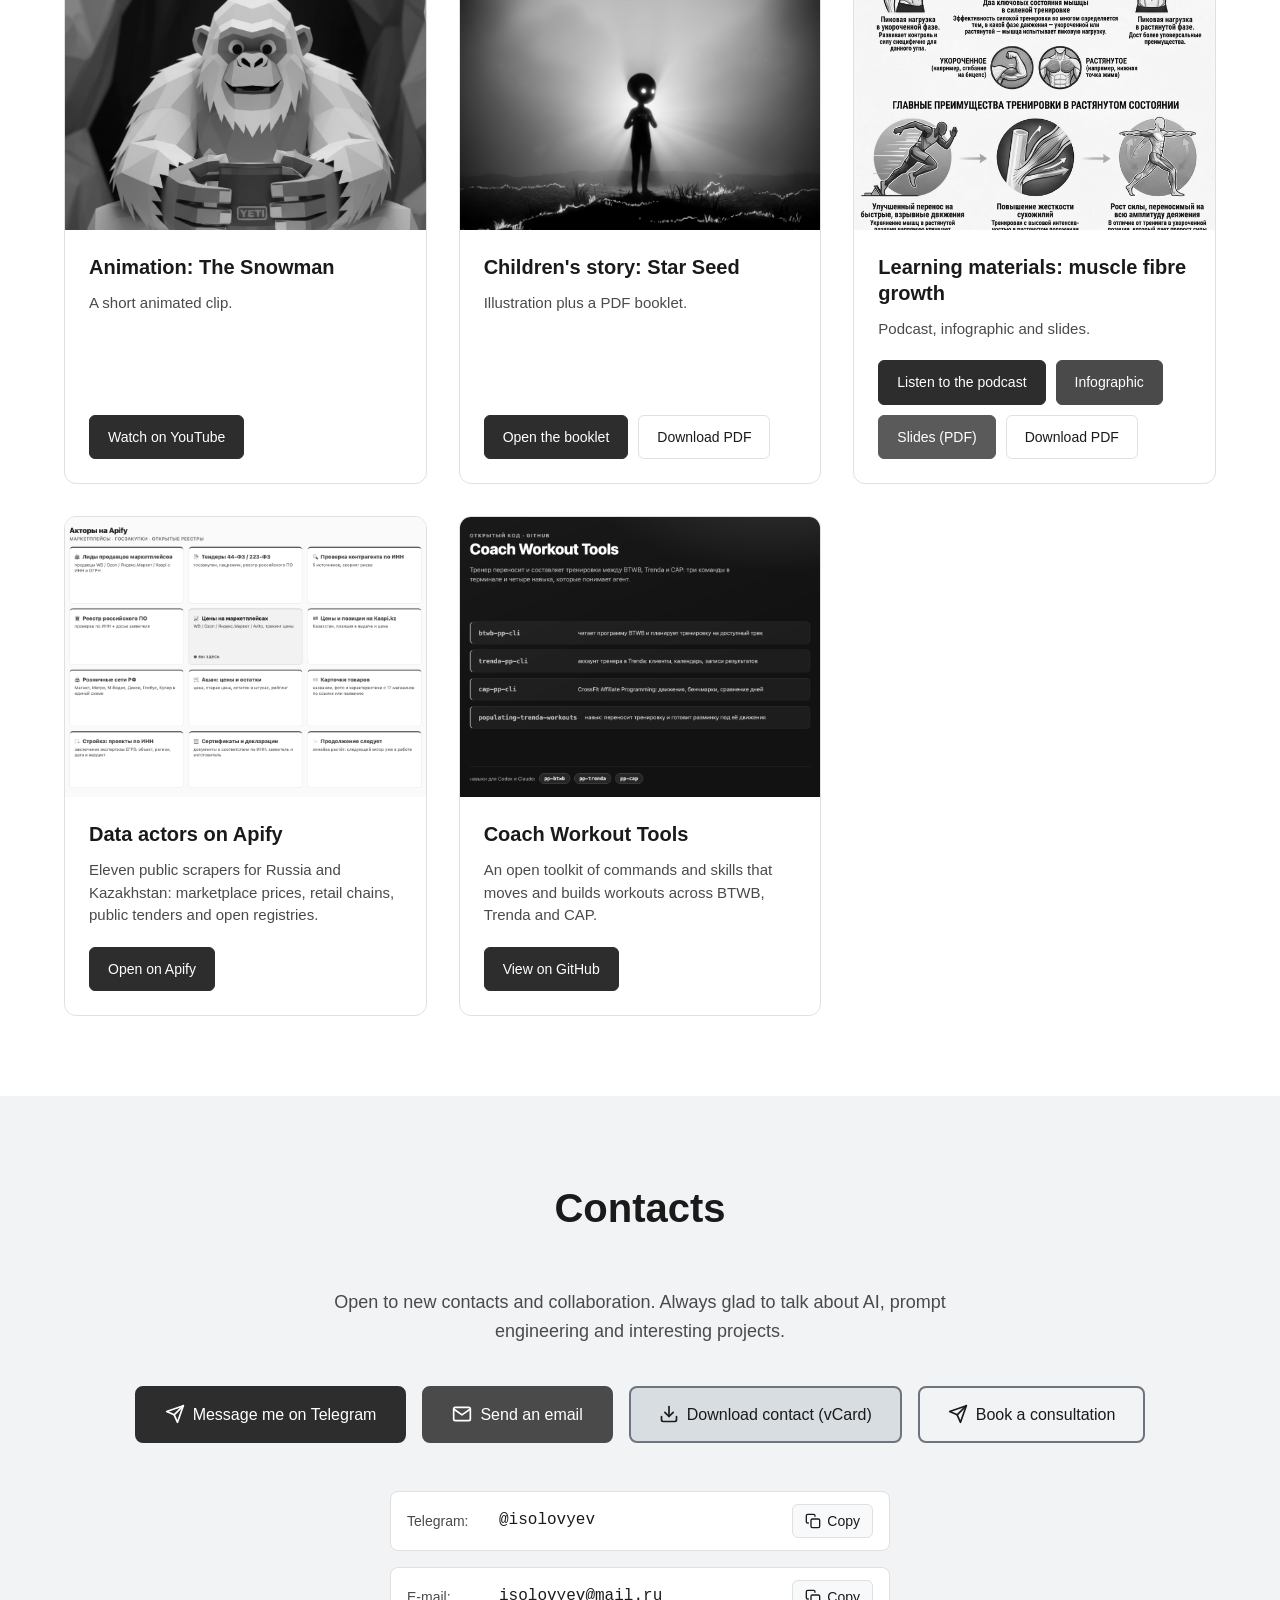
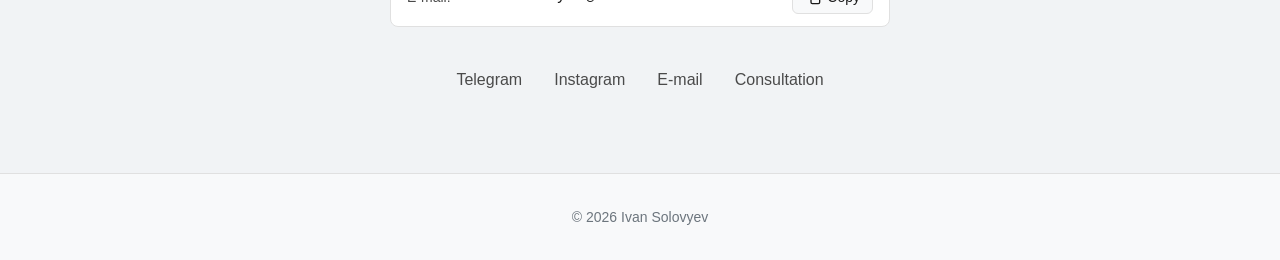
==== commit 24578c38: "Deploy preview site from 41b94cfdee54e9b6202b88c9d9a18037a5c47c88" ====
--- a/preview/index.html
+++ b/preview/index.html
@@ -23,7 +23,7 @@
     <link rel="icon" type="image/png" sizes="16x16" href="assets/avatar.png">
     <link rel="apple-touch-icon" sizes="180x180" href="assets/avatar.png">
     
-    <link rel="stylesheet" href="styles.css?v=5">
+    <link rel="stylesheet" href="styles.css?v=6">
 </head>
 <body>
     <header class="header">
@@ -334,7 +334,7 @@
                         <span data-i18n="contact.mail">Написать письмо</span>
                     </a>
                     
-                    <a href="assets/ivan-solovyev.vcf" download class="contact-btn btn-outline">
+                    <a href="assets/ivan-solovyev.vcf" download class="contact-btn btn-soft">
                         <svg width="20" height="20" viewBox="0 0 24 24" fill="none" stroke="currentColor" stroke-width="2" stroke-linecap="round" stroke-linejoin="round">
                             <path d="M21 15v4a2 2 0 0 1-2 2H5a2 2 0 0 1-2-2v-4"></path>
                             <polyline points="7 10 12 15 17 10"></polyline>
@@ -380,6 +380,7 @@
                     <a href="https://t.me/isolovyev" target="_blank" rel="noopener noreferrer" class="social-link" aria-label="Telegram">Telegram</a>
                     <a href="https://instagram.com/isolovyev" target="_blank" rel="noopener noreferrer" class="social-link" aria-label="Instagram">Instagram</a>
                     <a href="mailto:isolovyev@mail.ru" class="social-link" aria-label="Email">E-mail</a>
+                    <a href="https://t.me/is_consulting_bot" target="_blank" rel="noopener noreferrer" class="social-link" data-i18n="contact.consultationShort">Консультация</a>
                 </div>
             </div>
         </section>
@@ -391,6 +392,6 @@
         </div>
     </footer>
 
-    <script src="script.js?v=7"></script>
+    <script src="script.js?v=8"></script>
 </body>
 </html>
--- a/preview/styles.css
+++ b/preview/styles.css
@@ -569,6 +569,8 @@
 
 /* Кнопки контактов */
 .contact-buttons {
+    --contact-soft-bg: #d8dde2;
+    --contact-soft-hover: #cbd2d8;
     display: flex;
     flex-wrap: wrap;
     gap: 16px;
@@ -627,6 +629,46 @@
     transform: translateY(-2px);
 }
 
+.contact-buttons .btn-soft {
+    background-color: var(--contact-soft-bg);
+    color: var(--text-primary);
+    border: 2px solid var(--text-muted);
+}
+
+.contact-buttons .btn-soft:hover {
+    background-color: var(--contact-soft-hover);
+    transform: translateY(-2px);
+}
+
+.contact-buttons .btn-outline:not(:hover) {
+    border-color: var(--text-muted);
+}
+
+[data-theme="dark"] .contact-buttons {
+    --contact-soft-bg: #4d4d4d;
+    --contact-soft-hover: #585858;
+}
+
+[data-theme="dark"] .contact-buttons :is(.btn-primary, .btn-secondary) {
+    color: var(--bg-primary);
+}
+
+[data-theme="dark"] .contact-buttons .btn-primary:hover {
+    background-color: #c8c8c8;
+    border-color: #c8c8c8;
+}
+
+[data-theme="dark"] .contact-buttons .btn-secondary:hover {
+    background-color: #a3a3a3;
+    border-color: #a3a3a3;
+}
+
+.contact-buttons .contact-btn:focus-visible,
+.social-links .social-link:focus-visible {
+    outline: 2px solid var(--text-primary);
+    outline-offset: 3px;
+}
+
 /* Блок "Скопировать контакты" */
 .copy-contacts {
     display: flex;
@@ -708,14 +750,15 @@
 }
 
 .social-link {
-    color: var(--text-muted);
+    color: var(--text-secondary);
     text-decoration: none;
     font-size: 16px;
     transition: color 0.2s ease;
 }
 
 .social-link:hover {
-    color: var(--accent-primary);
+    color: var(--text-primary);
+    text-decoration: underline;
 }
 
 /* Футер */
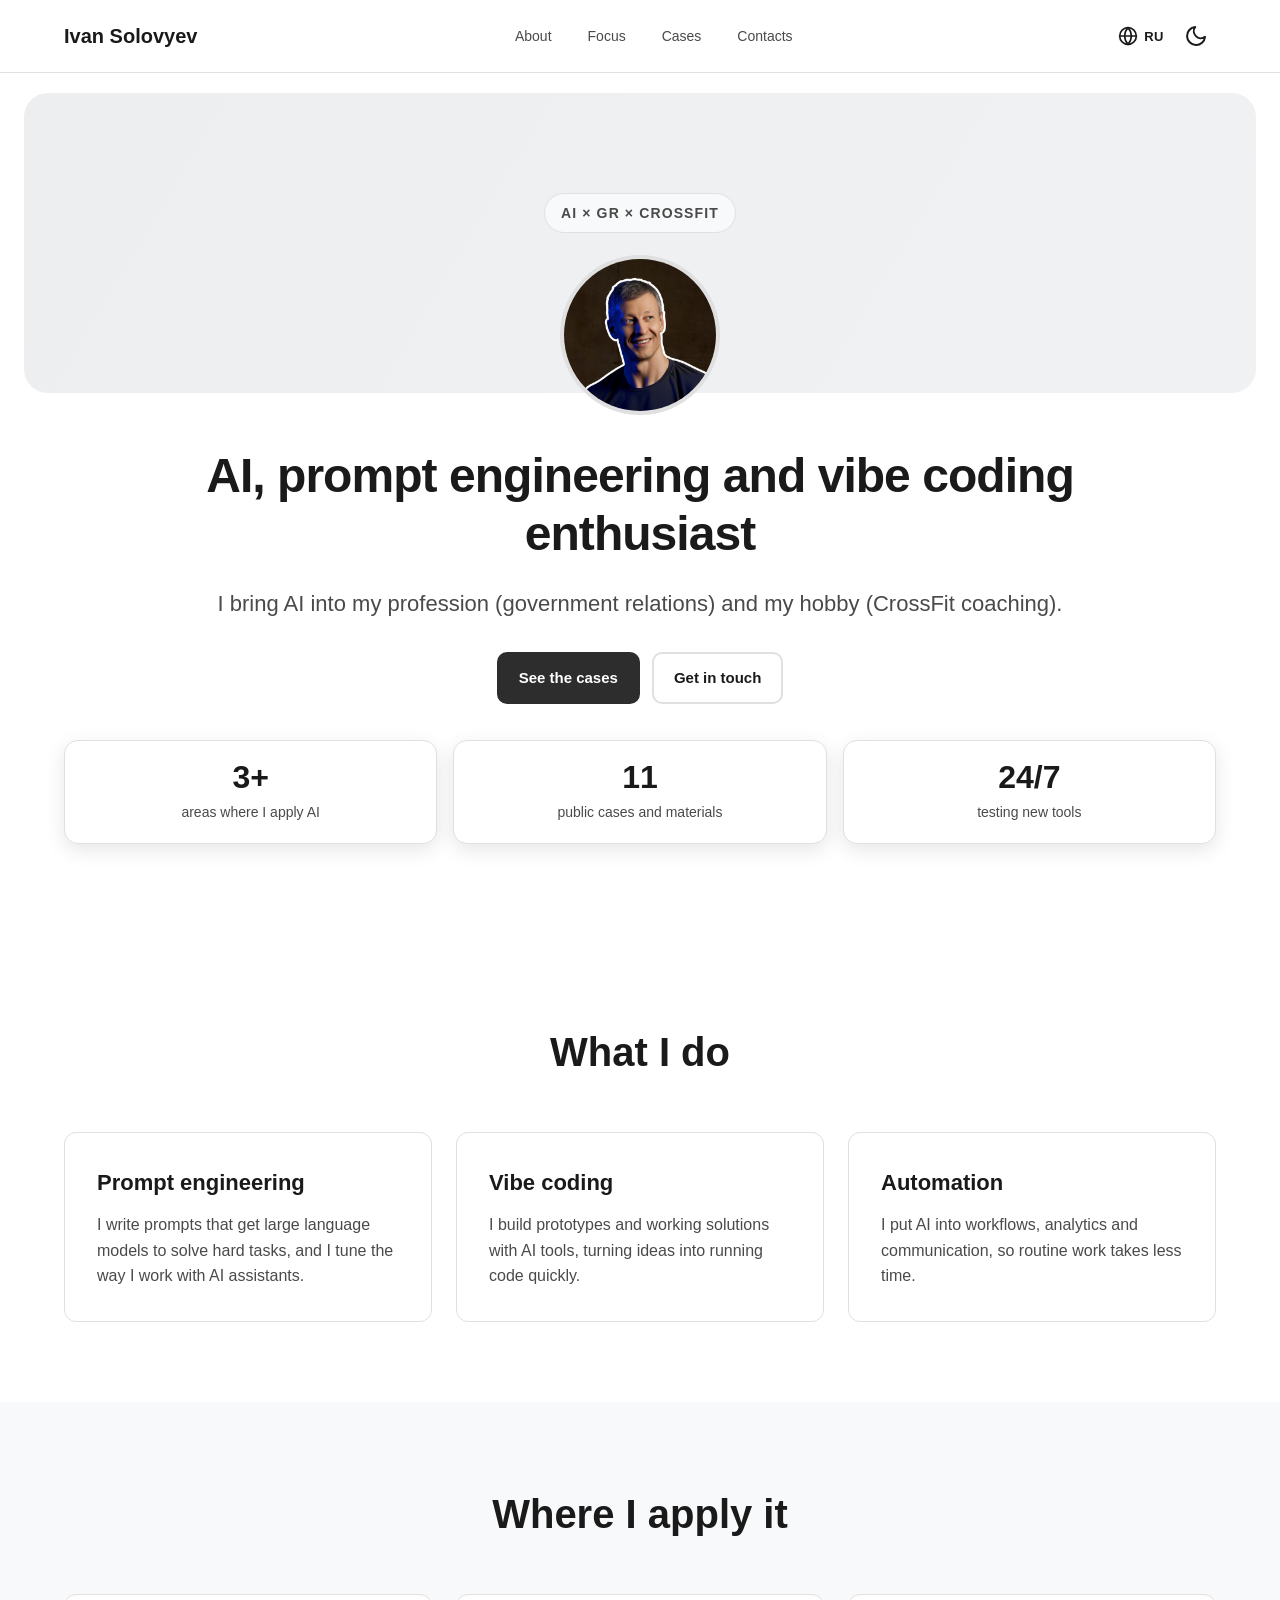
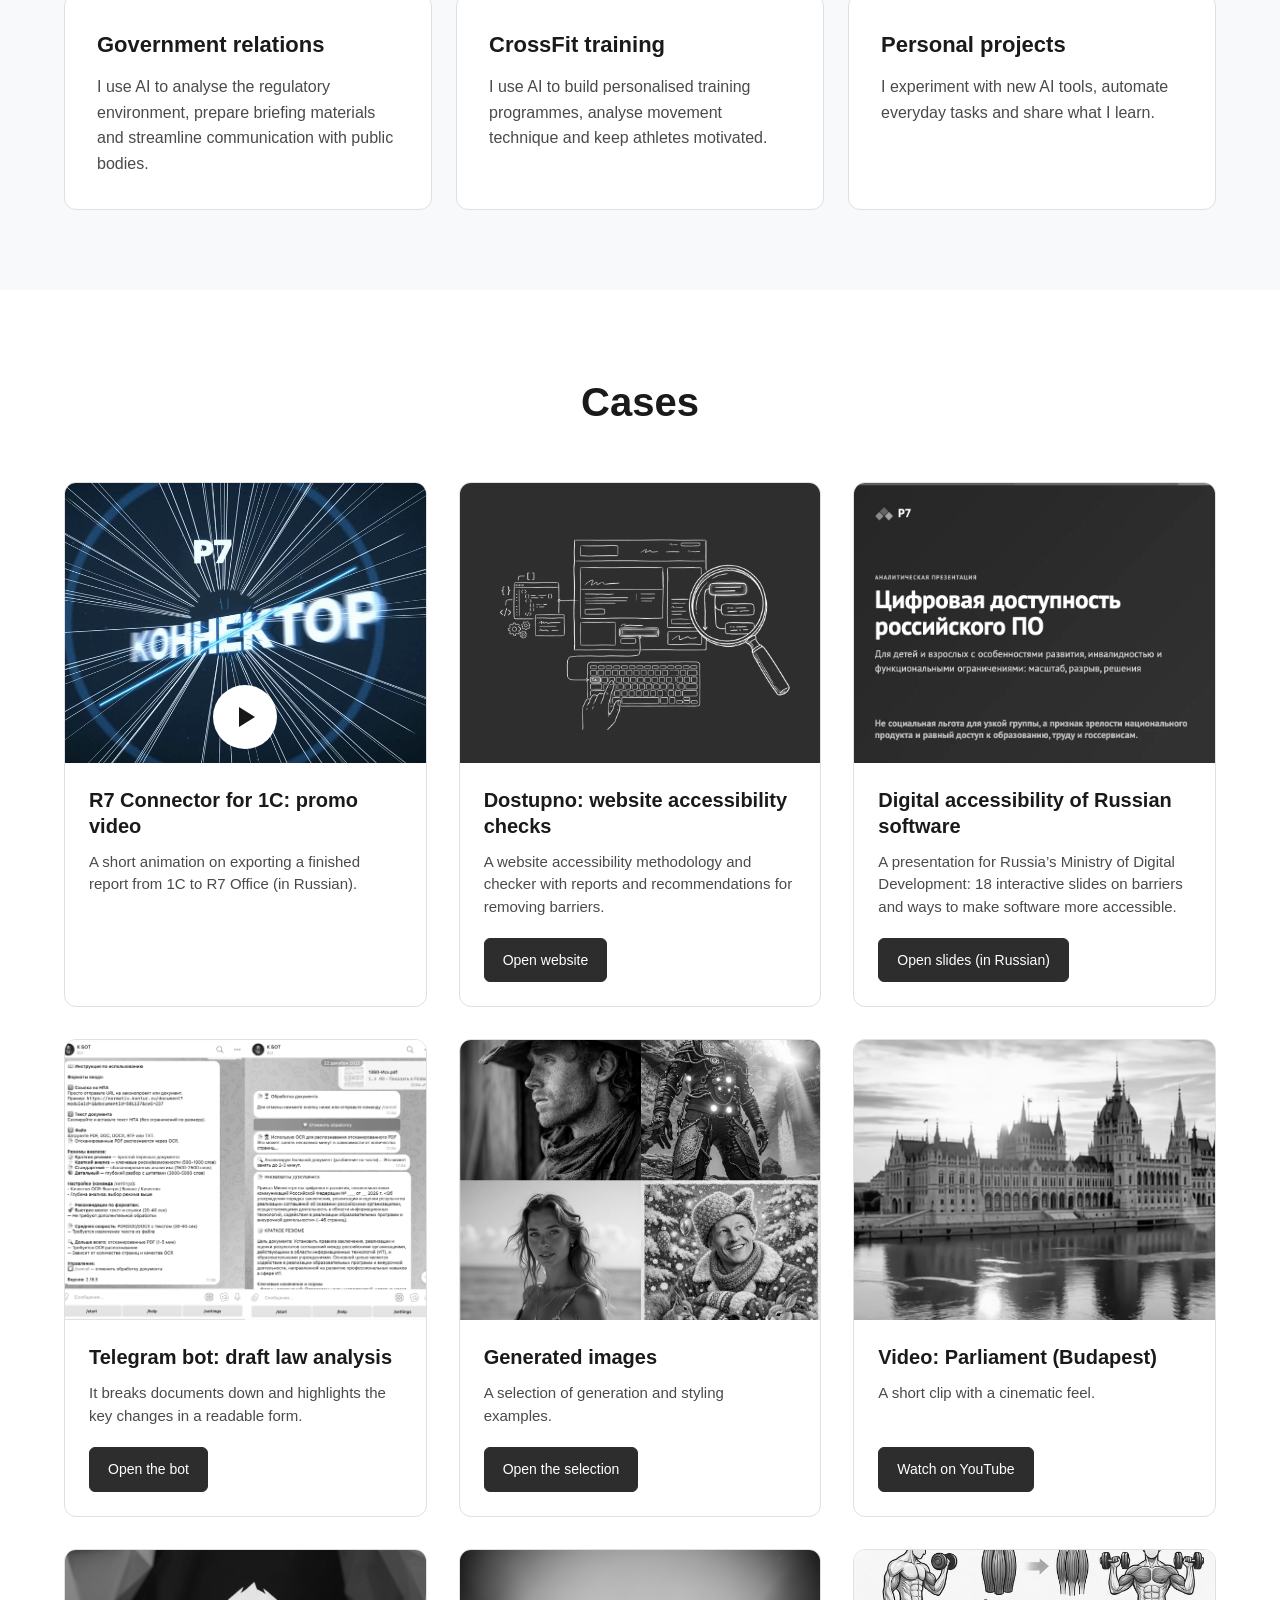
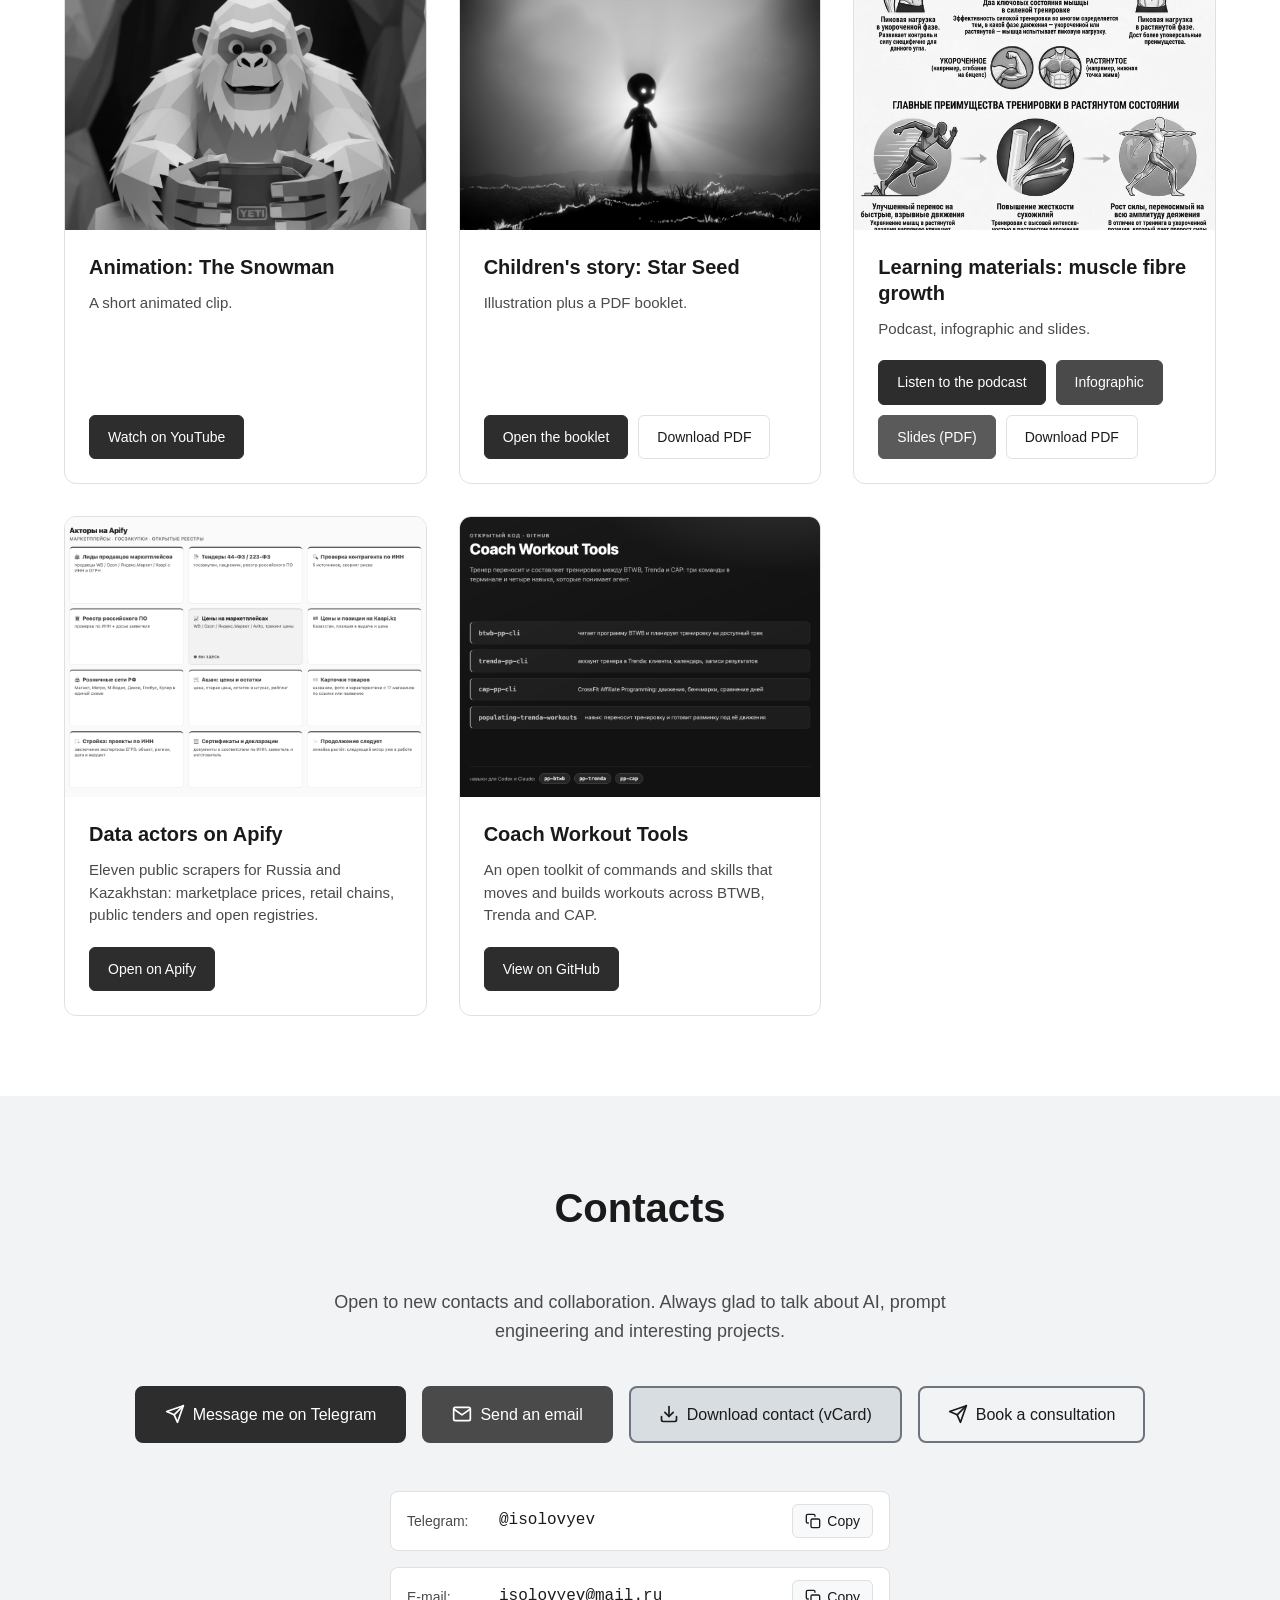
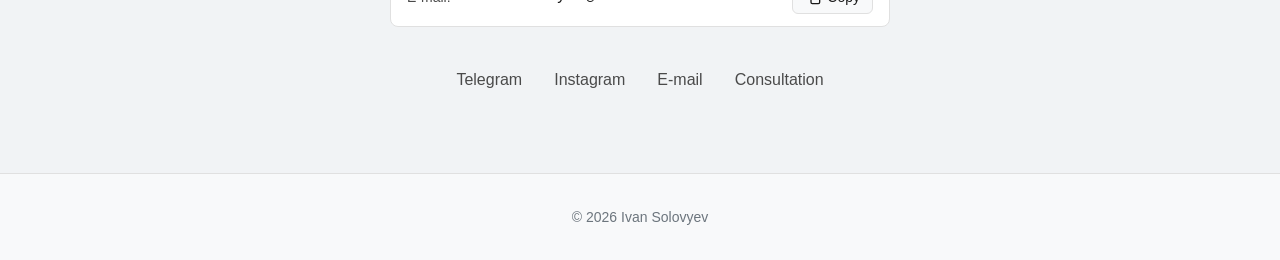
==== commit ad8dee7e: "Deploy preview site from 298990ef036ed52e8afd8b509e91e6a9b2375e37" ====
--- a/preview/index.html
+++ b/preview/index.html
@@ -23,7 +23,7 @@
     <link rel="icon" type="image/png" sizes="16x16" href="assets/avatar.png">
     <link rel="apple-touch-icon" sizes="180x180" href="assets/avatar.png">
     
-    <link rel="stylesheet" href="styles.css?v=6">
+    <link rel="stylesheet" href="styles.css?v=7">
 </head>
 <body>
     <header class="header">
@@ -148,11 +148,11 @@
                         <button class="case-thumb case-video-cover" id="connectorPlay" type="button" hidden
                             aria-label="Воспроизвести рекламный ролик «Р7-Коннектор для 1С»"
                             data-i18n-attr="aria-label:case.connector.playLabel">
-                            <img src="assets/r7-connector-poster.webp?v=2" alt="" width="960" height="540">
+                            <img src="assets/r7-connector-poster.webp?v=3" alt="" width="960" height="540">
                             <span class="case-video-play-icon" aria-hidden="true"></span>
                         </button>
                         <video class="case-thumb case-video" id="connectorVideo" controls playsinline preload="none" hidden tabindex="0"
-                            poster="assets/r7-connector-poster.webp?v=2" data-src="assets/r7-connector.mp4"
+                            poster="assets/r7-connector-poster.webp?v=3" data-src="assets/r7-connector.mp4"
                             aria-label="Рекламный ролик «Р7-Коннектор для 1С»"
                             data-i18n-attr="aria-label:case.connector.videoLabel">
                             <a href="assets/r7-connector.mp4" data-i18n="case.connector.videoLink">Открыть ролик (MP4)</a>
--- a/preview/styles.css
+++ b/preview/styles.css
@@ -411,6 +411,11 @@
     cursor: pointer;
 }
 
+.case-video-cover img {
+    object-position: 66% center;
+    filter: none;
+}
+
 .case-video-cover:focus-visible {
     outline: 3px solid #fff;
     outline-offset: -6px;
@@ -418,9 +423,9 @@
 
 .case-video-play-icon {
     position: absolute;
-    top: 50%;
+    bottom: 14px;
     left: 50%;
-    transform: translate(-50%, -50%);
+    transform: translateX(-50%);
     display: grid;
     place-items: center;
     width: 64px;
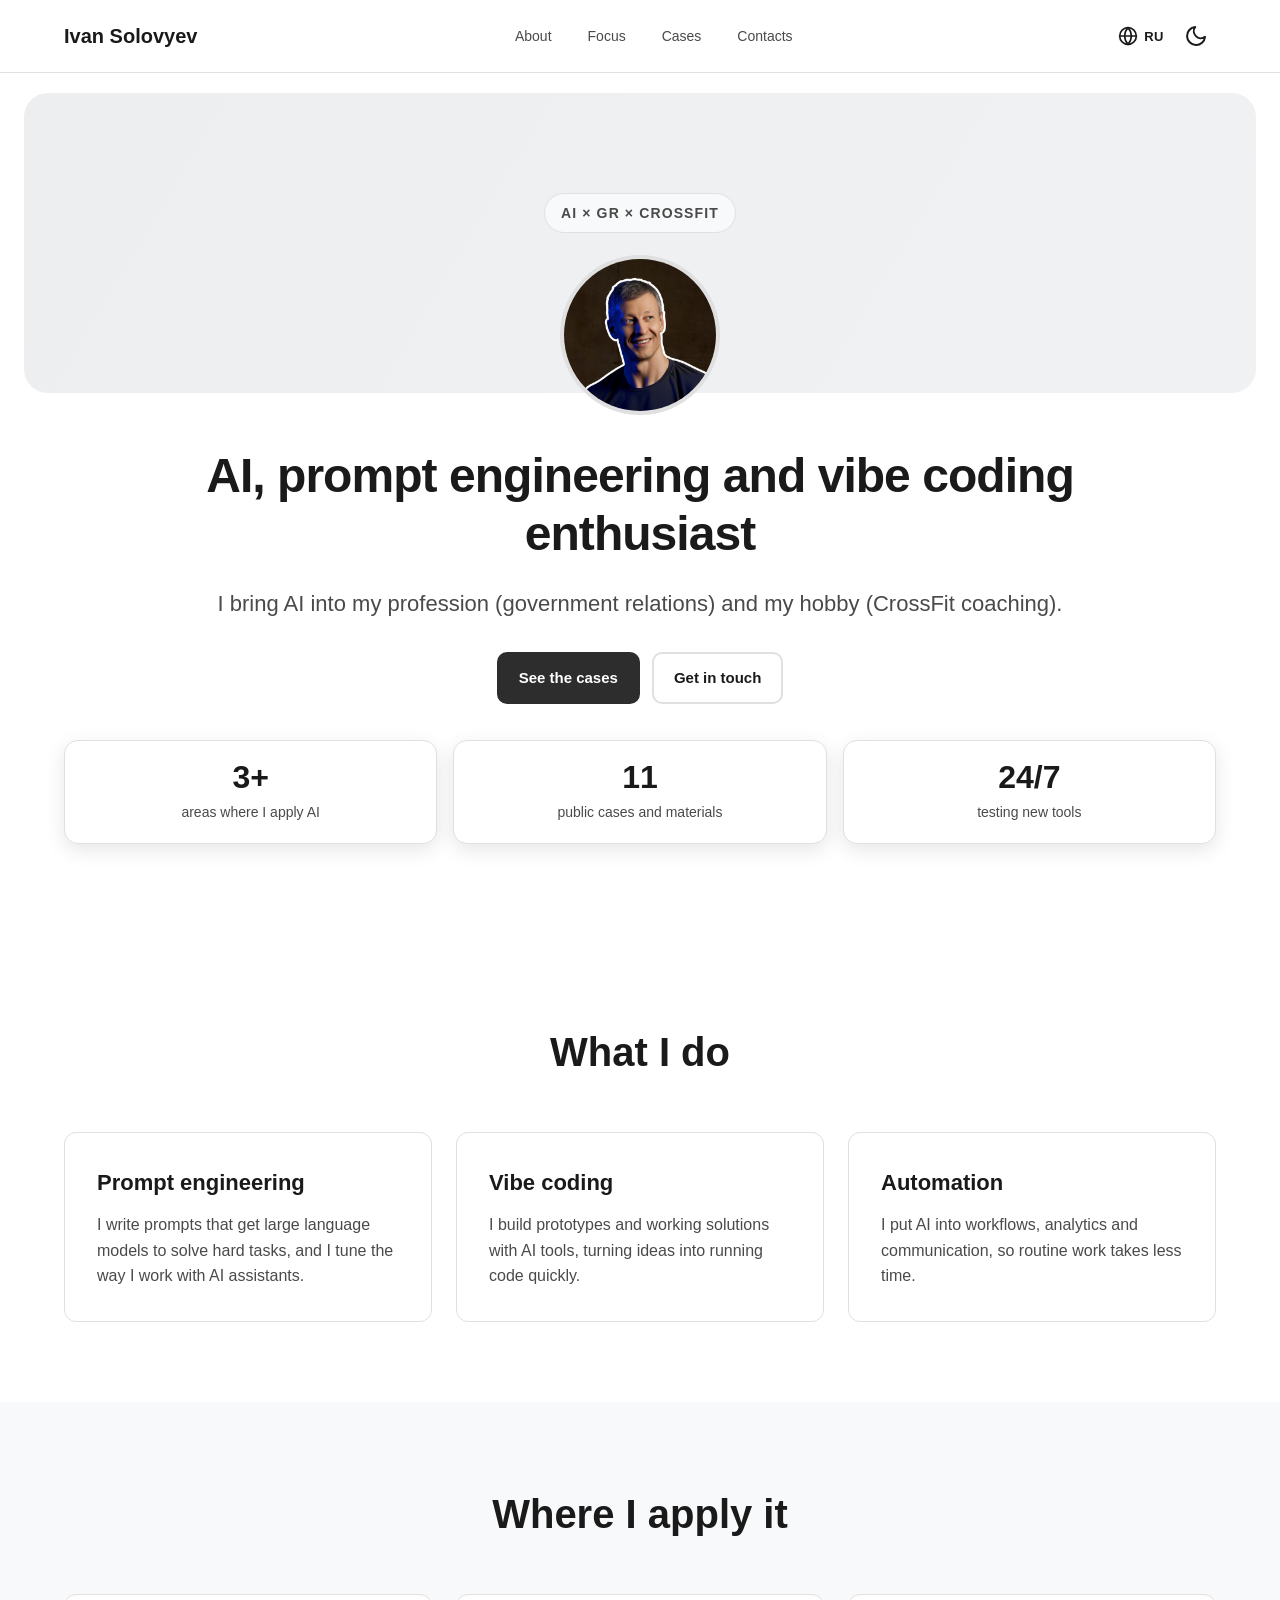
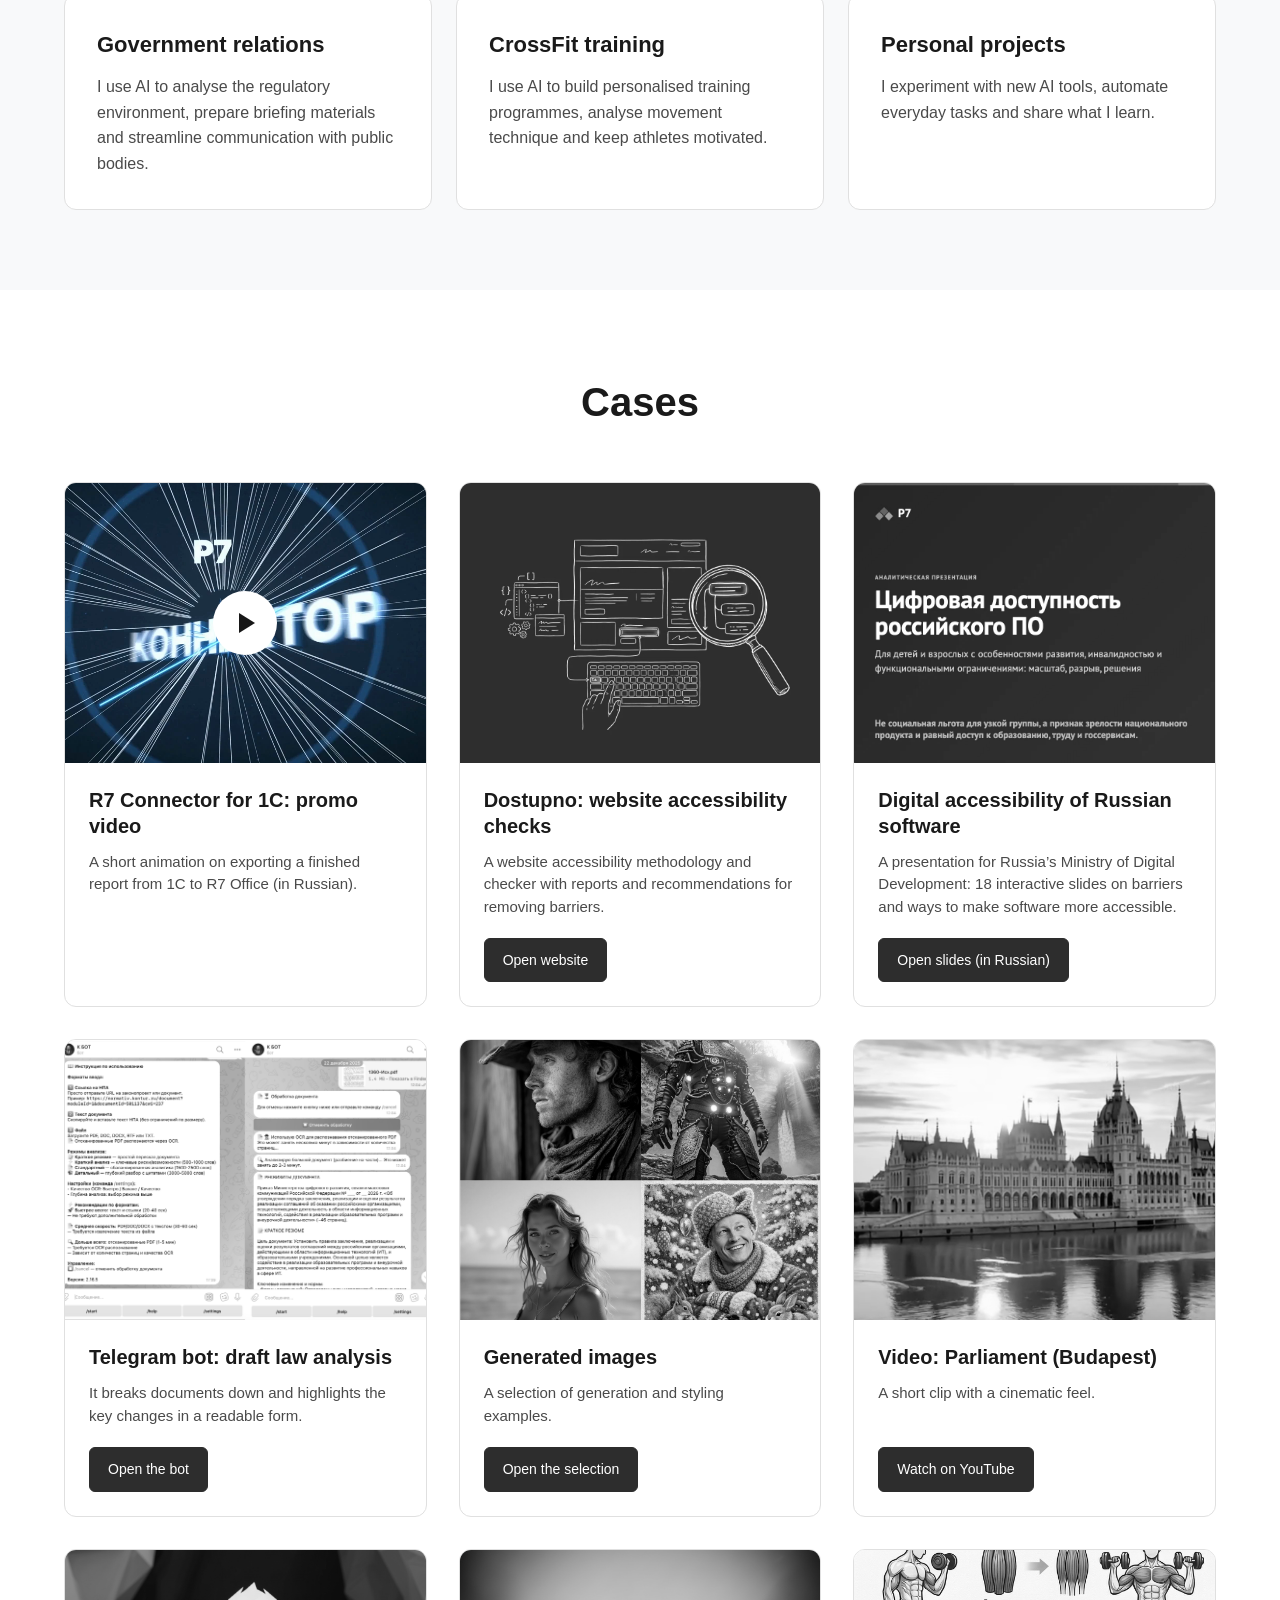
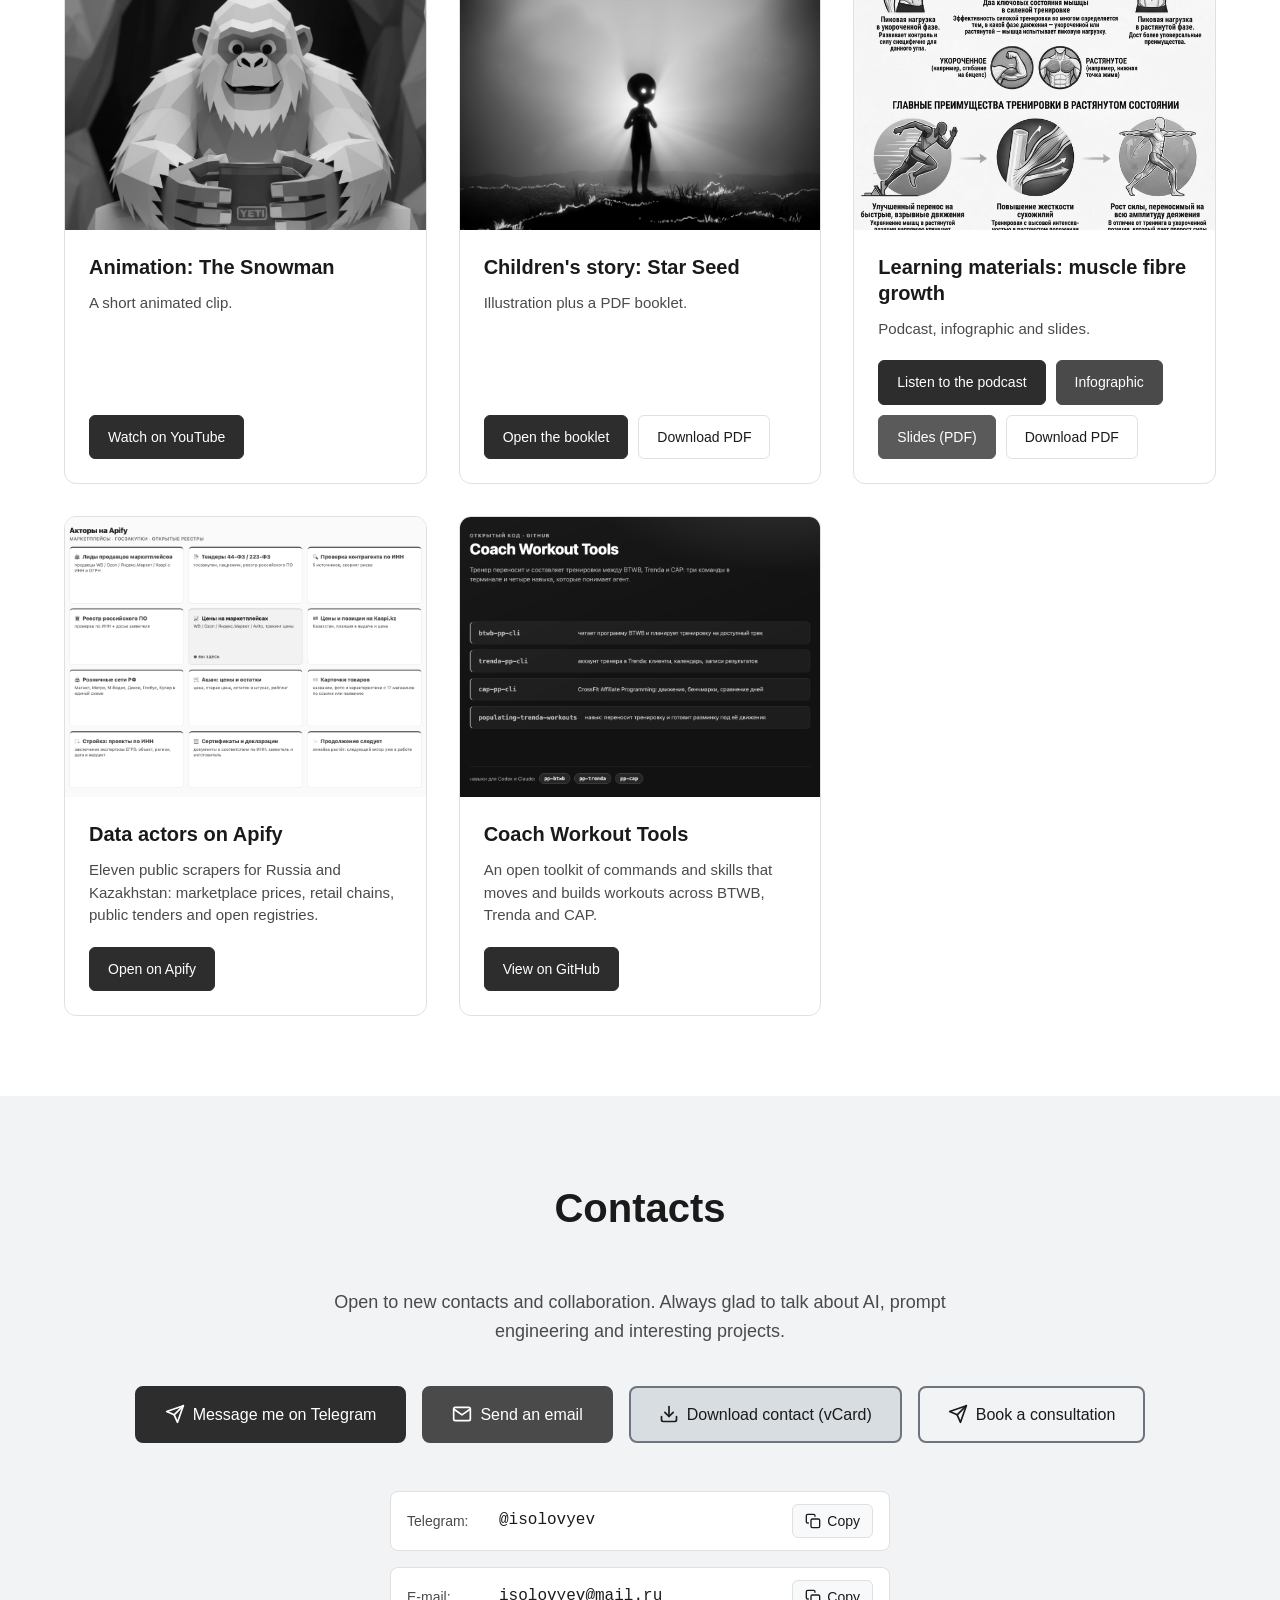
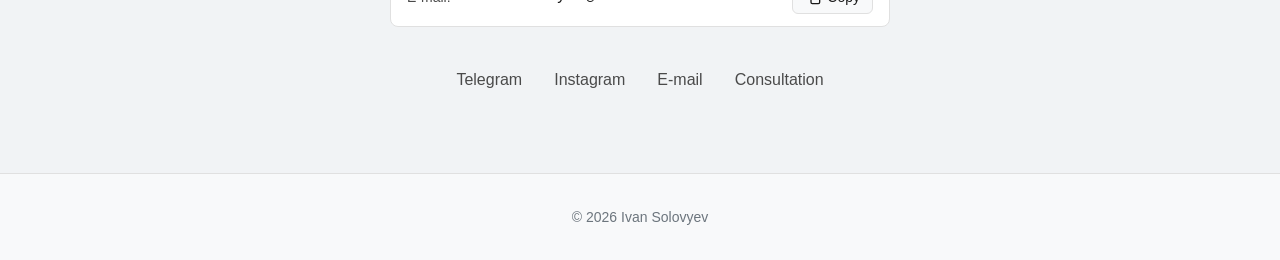
==== commit 373434d4: "Deploy preview site from c7bcb509915b8b8950dcad06aaebeff2fc881e51" ====
--- a/preview/index.html
+++ b/preview/index.html
@@ -23,7 +23,7 @@
     <link rel="icon" type="image/png" sizes="16x16" href="assets/avatar.png">
     <link rel="apple-touch-icon" sizes="180x180" href="assets/avatar.png">
     
-    <link rel="stylesheet" href="styles.css?v=7">
+    <link rel="stylesheet" href="styles.css?v=8">
 </head>
 <body>
     <header class="header">
--- a/preview/styles.css
+++ b/preview/styles.css
@@ -423,9 +423,9 @@
 
 .case-video-play-icon {
     position: absolute;
-    bottom: 14px;
+    top: 50%;
     left: 50%;
-    transform: translateX(-50%);
+    transform: translate(-50%, -50%);
     display: grid;
     place-items: center;
     width: 64px;
